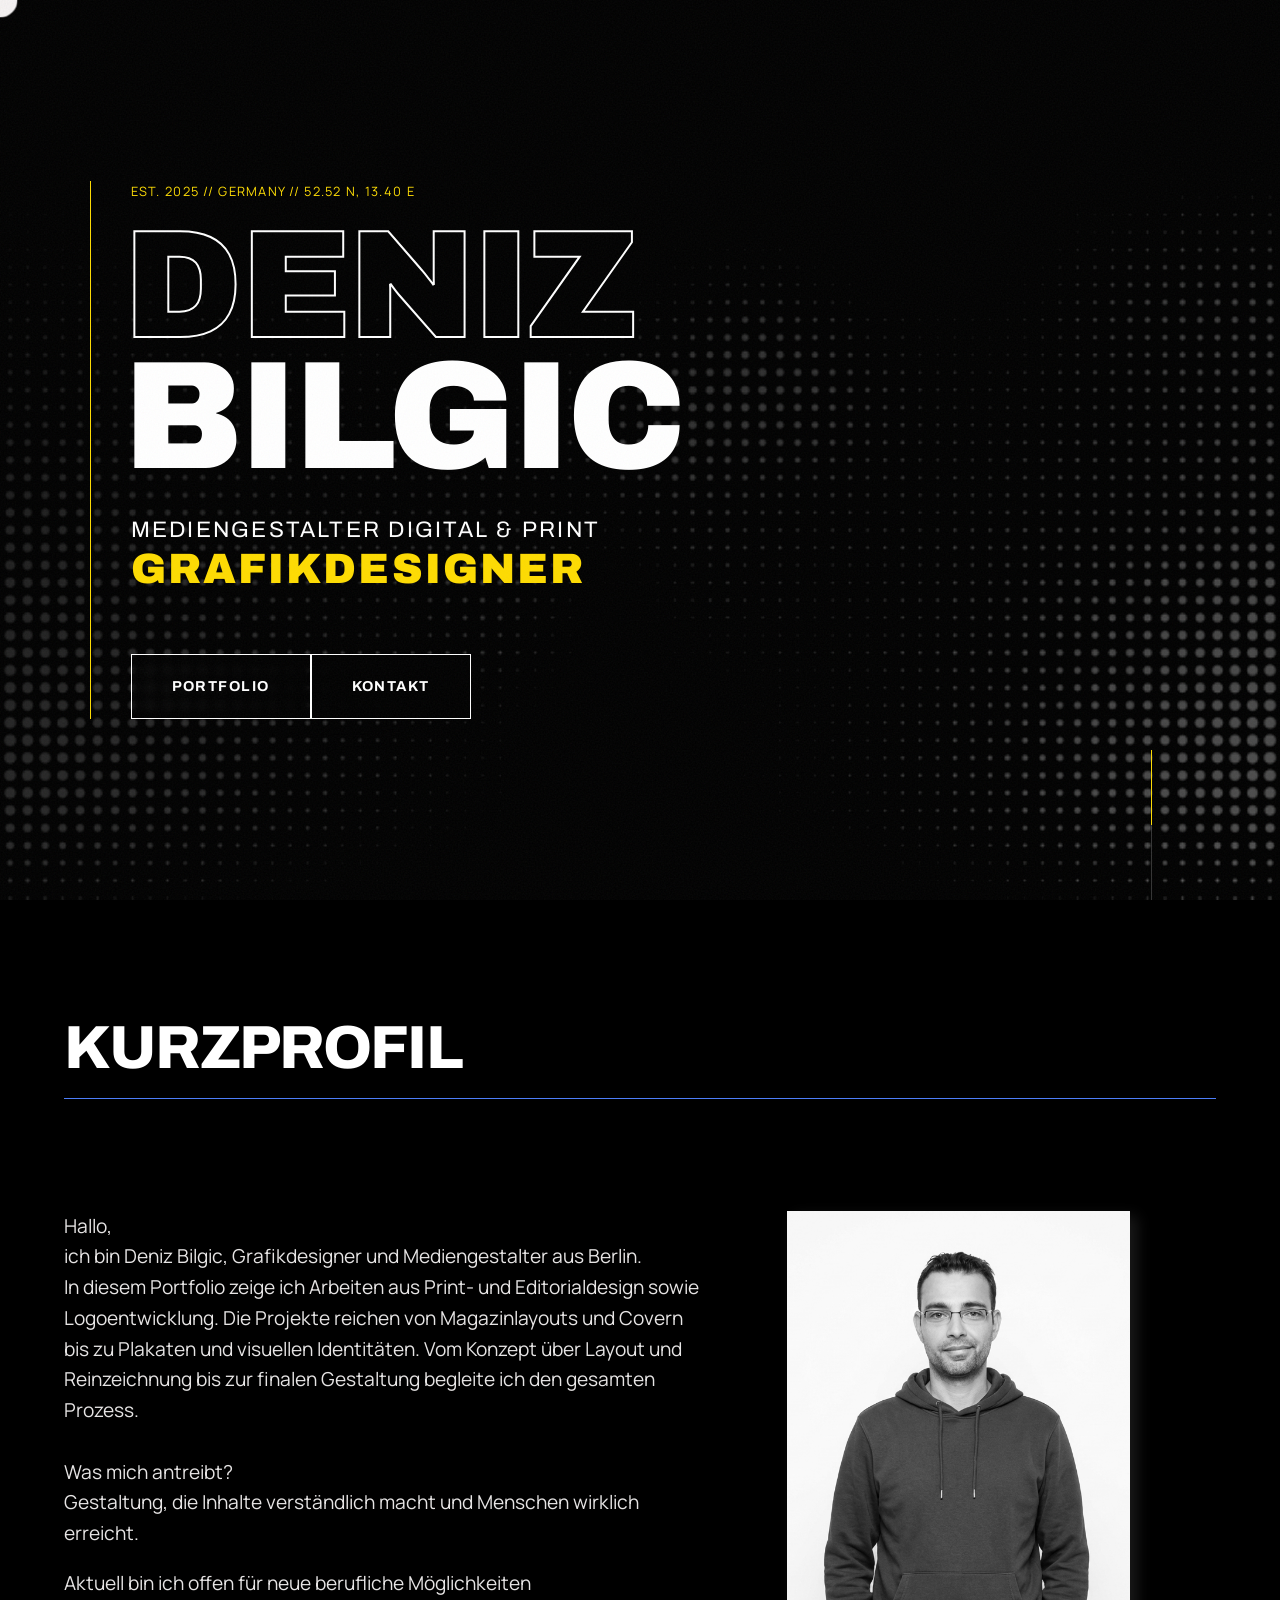
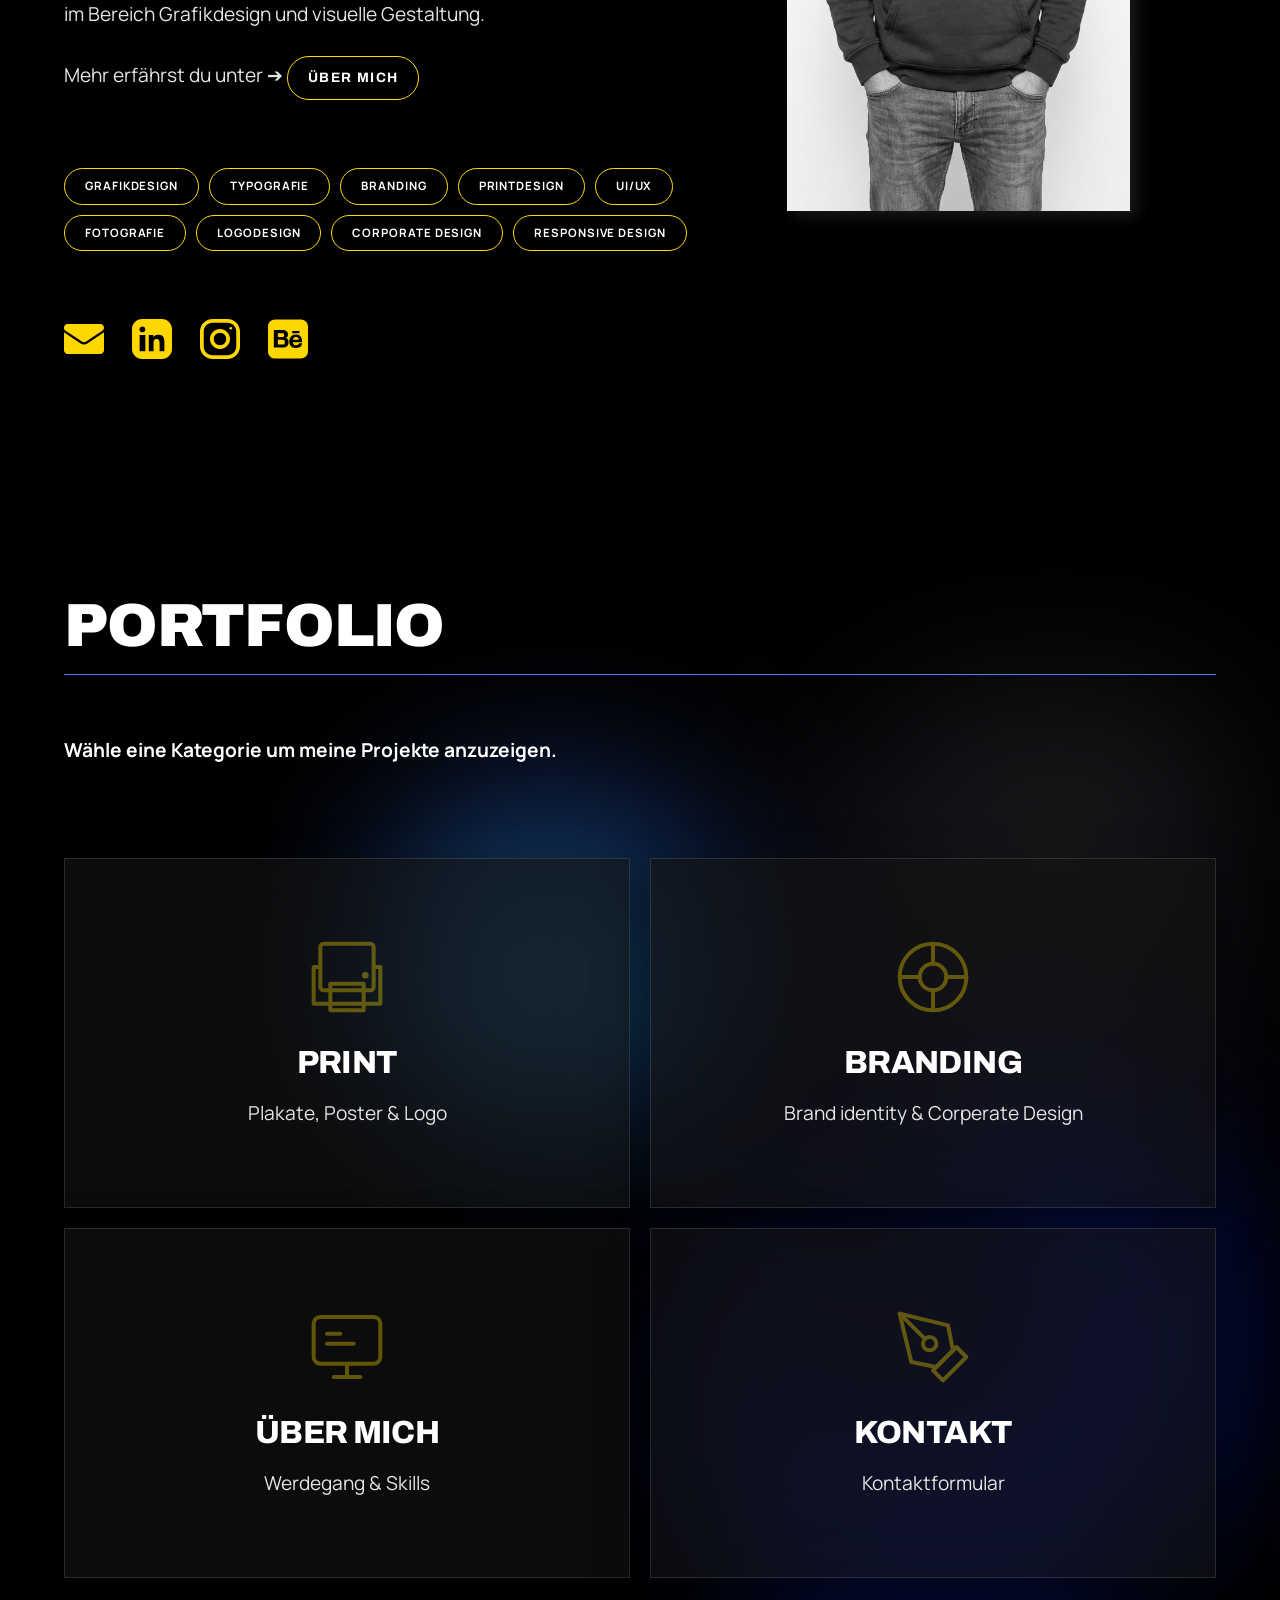
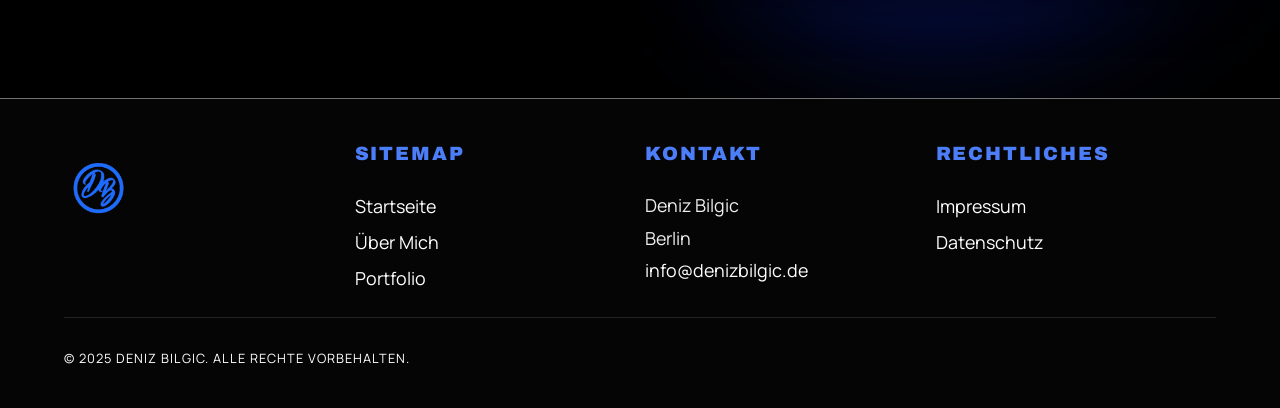
==== index.html @ e30f47d3 "text" ====
<!DOCTYPE html>
<html lang="de">
<head>
    <meta charset="UTF-8">
    <meta name="viewport" content="width=device-width, initial-scale=1.0">
   <meta name="theme-color" content="#0a0a0f" media="(prefers-color-scheme: dark)">
<meta name="theme-color" content="#f5f5f0" media="(prefers-color-scheme: light)">
    <title>Deniz.Bilgic</title>
    <meta name="description" content="Portfolio von Deniz Bilgic – Mediengestalter Digital & Print. Grafikdesign, Branding, Illustration & Visuelle Kommunikation aus Berlin.">
<link rel="icon" type="image/png" href="/favicon/favicon-96x96.png" sizes="96x96">
<link rel="icon" type="image/svg+xml" href="/favicon/favicon.svg">
<link rel="shortcut icon" href="/favicon/favicon.ico">
<link rel="apple-touch-icon" sizes="180x180" href="/favicon/apple-touch-icon.png">
<meta name="apple-mobile-web-app-title" content="Deniz Bilgic">
<link rel="manifest" href="/favicon/site.webmanifest">

    <link rel="stylesheet" href="/css/shared.css">
    
    <link rel="stylesheet" href="/css/style.css">
</head>
<body data-theme="dark"><script>var t=localStorage.getItem("theme");if(t)document.body.setAttribute("data-theme",t);</script>

    <!-- Noise Overlay -->
    <div class="noise" aria-hidden="true"></div>

    <!-- Custom Cursor -->
    <div class="cursor" aria-hidden="true"></div>

    <!-- Back to Top -->
    <a href="#hero" class="back-to-top hover-target" aria-label="Nach oben scrollen">&#8593;</a>

    <!-- Hero -->
    <header id="hero">
        <div class="hero-bg" aria-hidden="true"></div>
        <div class="hero-overlay" aria-hidden="true"></div>

        <div class="hero-content">
            <span class="hero-meta reveal active">EST. 2025 // GERMANY // 52.52 N, 13.40 E</span>

            <h1 class="hero-title hero-font">
                <span class="outline reveal active delay-1">DENIZ</span>
                <span class="solid reveal active delay-2">BILGIC</span>
            </h1>
            <p class="hero-role reveal active delay-3" style="margin-bottom: 0;">Mediengestalter digital &amp; Print</p>
<p class="hero-role hero-role--large reveal active delay-3">GRAFIKDESIGNER</p> <div class="cta-container reveal active delay-3">
                <a href="#portfolio" class="btn hover-target">Portfolio</a>
                <a href="contact.html" class="btn hover-target">Kontakt</a>
            </div>
        </div>

        <div class="scroll-line" aria-hidden="true"></div>
    </header>

    <!-- Hauptnavigation -->
    <nav id="navbar" role="navigation" aria-label="Hauptnavigation">
        <a href="#hero" class="logo hover-target" aria-label="Startseite – Deniz Bilgic">
            <img src="/assets/images/logo/db_logo_blau.webp" alt="Deniz Bilgic Logo" class="logo-img logo-img--default" loading="lazy"><img src="/assets/images/logo/db_logo_gelb.webp" alt="" class="logo-img logo-img--hover" loading="lazy" aria-hidden="true">
        </a>

        <ul class="nav-links" id="navLinks" role="menubar">
            <li role="none"><a href="#hero" class="hover-target" role="menuitem">Home</a></li>
            <li role="none"><a href="about.html" class="hover-target" role="menuitem">Über Mich</a></li>
            <li role="none"><a href="#portfolio" class="hover-target" role="menuitem">Portfolio</a></li>
            <li role="none">
                <button class="theme-switch hover-target" id="themeBtn" aria-label="Theme wechseln">
                    Dark / Light
                </button>
            </li>
        </ul>

        <button class="hamburger hover-target" id="hamburger" aria-label="Menü öffnen" aria-expanded="false" aria-controls="navLinks">
            <span class="bar"></span>
            <span class="bar"></span>
            <span class="bar"></span>
        </button>
    </nav>

    <!-- Main -->
    <main>

        <!-- About -->
        <section id="about" aria-labelledby="about-title">
            <h2 class="about-heading" id="about-title">Kurzprofil</h2>

            <div class="about-grid">

                <div class="about-card glass-card reveal delay-2">
                   <p>
                   Hallo, <br>ich bin Deniz Bilgic, Grafikdesigner und Mediengestalter aus Berlin.<br>
In diesem Portfolio zeige ich Arbeiten aus Print- und Editorialdesign sowie Logoentwicklung.
Die Projekte reichen von Magazinlayouts und Covern bis zu Plakaten und visuellen Identitäten. Vom Konzept über Layout und Reinzeichnung bis zur finalen Gestaltung begleite ich den gesamten Prozess.
 <br><br>Was mich antreibt? <br>Gestaltung, die Inhalte verständlich macht und Menschen wirklich erreicht.</p>
 <p>Aktuell bin ich offen für neue berufliche Möglichkeiten im Bereich Grafikdesign und visuelle Gestaltung.</p>

                    <p>Mehr erfährst du unter ➔  <a href="about.html" class="about-cta hover-target" aria-label="Mehr über Deniz Bilgic erfahren">Über mich </a></p>
                   
                    <div class="tags" role="list" aria-label="Fachbereiche">
                        <span class="tag" role="listitem">GRAFIKDESIGN</span>
                        <span class="tag" role="listitem">TYPOGRAFIE</span>
                        <span class="tag" role="listitem">BRANDING</span>
                        <span class="tag" role="listitem">PRINTDESIGN</span>
                        <span class="tag" role="listitem">UI/UX</span>
                        <span class="tag" role="listitem">FOTOGRAFIE</span>
                        <span class="tag" role="listitem">LOGODESIGN</span>
                        <span class="tag" role="listitem">CORPORATE DESIGN</span>
                        <span class="tag" role="listitem">RESPONSIVE DESIGN</span>
                    </div>

                    <div class="socials" aria-label="Social Media Links">
                        <a href="mailto:info@denizbilgic.de" class="hover-target social-link" aria-label="E-Mail an Deniz Bilgic senden" target="_blank" rel="noopener noreferrer" data-tooltip="E-Mail">
                            <img src="/assets/icons/Icons Blau/email_blau.svg" alt="" class="social-icon-img social-icon-img--light" aria-hidden="true" width="40" height="40" loading="lazy">
                            <img src="/assets/icons/Icons Gelb/email_gelb.svg" alt="" class="social-icon-img social-icon-img--dark" aria-hidden="true" width="40" height="40" loading="lazy">
                        </a>

                        <a href="https://de.linkedin.com/in/deniz-bilgic-b562ab386" class="hover-target social-link" aria-label="LinkedIn Profil von Deniz Bilgic öffnen" target="_blank" rel="noopener noreferrer" data-tooltip="LinkedIn">
                            <img src="/assets/icons/Icons Blau/linkedin_blau.svg" alt="" class="social-icon-img social-icon-img--light" aria-hidden="true" width="40" height="40" loading="lazy">
                            <img src="/assets/icons/Icons Gelb/linkedin_gelb.svg" alt="" class="social-icon-img social-icon-img--dark" aria-hidden="true" width="40" height="40" loading="lazy">
                        </a>

                        <a href="https://www.instagram.com/den.bil.art" class="hover-target social-link" aria-label="Instagram Profil von Deniz Bilgic öffnen" target="_blank" rel="noopener noreferrer" data-tooltip="Instagram">
                            <img src="/assets/icons/Icons Blau/instagram_blau.svg" alt="" class="social-icon-img social-icon-img--light" aria-hidden="true" width="40" height="40" loading="lazy">
                            <img src="/assets/icons/Icons Gelb/instagram_gelb.svg" alt="" class="social-icon-img social-icon-img--dark" aria-hidden="true" width="40" height="40" loading="lazy">
                        </a>

                        <a href="https://www.behance.net/denizbilgic1" class="hover-target social-link" aria-label="Behance Profil von Deniz Bilgic öffnen" target="_blank" rel="noopener noreferrer" data-tooltip="Behance">
                            <img src="/assets/icons/Icons Blau/behance_blau.svg" alt="" class="social-icon-img social-icon-img--light" aria-hidden="true" width="40" height="40" loading="lazy">
                            <img src="/assets/icons/Icons Gelb/behance_gelb.svg" alt="" class="social-icon-img social-icon-img--dark" aria-hidden="true" width="40" height="40" loading="lazy">
                        </a>
                    </div>
                </div>

                <div class="about-img reveal delay-1">
                    <img src="/assets/images/deniz-casual.png" alt="Deniz Bilgic Portrait" loading="lazy">
                </div>

            </div>
        </section>

        <!-- Portfolio -->
        <section id="portfolio" aria-labelledby="portfolio-title">
            <div class="portfolio-blobs" aria-hidden="true">
                <div class="blob blob--1"></div>
                <div class="blob blob--2"></div>
                <div class="blob blob--3"></div>
            </div>
            <div class="section-header reveal">
                <h2 class="section-title" id="portfolio-title">Portfolio</h2>
                
            </div>

            <p class="portfolio-intro reveal">
                Wähle eine Kategorie um meine Projekte anzuzeigen.<br><br><br><br>
            </p>

            <div class="portfolio-grid">

                <a href="print.html" class="glass-card portfolio-card reveal hover-target delay-1" aria-label="Portfolio: Print – Plakate, Poster und Logo">
                    <figure class="portfolio-icon" aria-hidden="true">
                        <svg xmlns="http://www.w3.org/2000/svg" width="80" height="80" viewBox="0 0 24 24" fill="none" stroke="currentColor" stroke-width="1.2" stroke-linecap="round" stroke-linejoin="round" class="portfolio-icon-svg portfolio-icon-svg--print" focusable="false">
                            <rect x="4" y="2" width="16" height="14" rx="1"/>
                            <polyline points="4 9 2 9 2 20 22 20 22 9 20 9"/>
                            <rect x="7" y="14" width="10" height="8"/>
                            <circle cx="17.5" cy="11.5" r="1" fill="currentColor" stroke="none"/>
                        </svg>
                    </figure>
                    <div class="portfolio-card-content">
                        <h3 class="portfolio-title">Print</h3>
                        <p class="portfolio-desc">Plakate, Poster &amp; Logo</p>
                    </div>
                </a>

                <a href="brand.html" class="glass-card portfolio-card reveal hover-target delay-2" aria-label="Portfolio: Branding – Brand identity und Rebranding">
                    <figure class="portfolio-icon" aria-hidden="true">
                        <svg xmlns="http://www.w3.org/2000/svg" width="80" height="80" viewBox="0 0 24 24" fill="none" stroke="currentColor" stroke-width="1.2" stroke-linecap="round" stroke-linejoin="round" class="portfolio-icon-svg portfolio-icon-svg--branding" focusable="false">
                            <circle cx="12" cy="12" r="10"/>
                            <circle cx="12" cy="12" r="4"/>
                            <line x1="12" y1="2" x2="12" y2="8"/>
                            <line x1="12" y1="16" x2="12" y2="22"/>
                            <line x1="2" y1="12" x2="8" y2="12"/>
                            <line x1="16" y1="12" x2="22" y2="12"/>
                        </svg>
                    </figure>
                    <div class="portfolio-card-content">
                        <h3 class="portfolio-title">Branding</h3>
                        <p class="portfolio-desc">Brand identity &amp; Corperate Design</p>
                    </div>
                </a>

                <a href="about.html" class="glass-card portfolio-card reveal hover-target delay-3" aria-label="Werdegang und skills von Deniz Bilgic">
                    <figure class="portfolio-icon" aria-hidden="true">
                        <svg xmlns="http://www.w3.org/2000/svg" width="80" height="80" viewBox="0 0 24 24" fill="none" stroke="currentColor" stroke-width="1.2" stroke-linecap="round" stroke-linejoin="round" class="portfolio-icon-svg portfolio-icon-svg--corporate" focusable="false">
                            <rect x="2" y="3" width="20" height="14" rx="2"/>
                            <line x1="8" y1="21" x2="16" y2="21"/>
                            <line x1="12" y1="17" x2="12" y2="21"/>
                            <line x1="6" y1="8" x2="10" y2="8"/>
                            <line x1="6" y1="11" x2="14" y2="11"/>
                        </svg>
                    </figure>
                    <div class="portfolio-card-content">
                        <h3 class="portfolio-title">Über mich</h3>
                        <p class="portfolio-desc">Werdegang &amp; Skills</p>
                    </div>
                </a>

                <a href="contact.html" class="glass-card portfolio-card reveal hover-target delay-4" aria-label="Portfolio: Illustrationen – Digital Art und Vektor Design">
                    <figure class="portfolio-icon" aria-hidden="true">
                        <svg xmlns="http://www.w3.org/2000/svg" width="80" height="80" viewBox="0 0 24 24" fill="none" stroke="currentColor" stroke-width="1.2" stroke-linecap="round" stroke-linejoin="round" class="portfolio-icon-svg portfolio-icon-svg--illustration" focusable="false">
                            <path d="M12 19l7-7 3 3-7 7-3-3z"/>
                            <path d="M18 13l-1.5-7.5L2 2l3.5 14.5L13 18l5-5z"/>
                            <path d="M2 2l7.586 7.586"/>
                            <circle cx="11" cy="11" r="2"/>
                        </svg>
                    </figure>
                    <div class="portfolio-card-content">
                        <h3 class="portfolio-title">Kontakt</h3>
                        <p class="portfolio-desc">Kontaktformular</p>
                    </div>
                </a>

            </div>
        </section>

    </main>

    <!-- Footer -->
    <footer id="footer" role="contentinfo">
        <div class="footer-grid">
            <div class="footer-brand">
                <figure class="footer-logo">
                    <img src="/assets/images/logo/db_logo_blau.webp" alt="Deniz Bilgic Logo" class="footer-logo-img footer-logo-img--default" loading="lazy">
                    <img src="/assets/images/logo/db_logo_gelb.webp" alt="" class="footer-logo-img footer-logo-img--hover" loading="lazy" aria-hidden="true">
                </figure>
              
            </div>

            <div class="footer-col">
                <h4>Sitemap</h4>
                <ul>
                    <li><a href="index.html#hero" class="hover-target">Startseite</a></li>
                    <li><a href="about.html" class="hover-target">Über Mich</a></li>
                    <li><a href="index.html#portfolio" class="hover-target">Portfolio</a></li>
                </ul>
            </div>

            <div class="footer-col">
                <h4>Kontakt</h4>
                <p>Deniz Bilgic<br>
                    Berlin<br>
                    <a href="mailto:info@denizbilgic.de" class="hover-target" style="color: white;">info@denizbilgic.de</a>
                </p>
            </div>

            <div class="footer-col">
                <h4>Rechtliches</h4>
                <ul>
                    <li><a href="impressum.html" class="hover-target">Impressum</a></li>
                    <li><a href="datenschutz.html" class="hover-target">Datenschutz</a></li>
                    
                </ul>
            </div>
        </div>

        <div class="footer-bottom">
            <span>&copy; 2025 Deniz Bilgic. Alle Rechte vorbehalten.</span>
        </div>
    </footer>

    
 <script src="/js/script.js"></script>
    <script src="/js/shared.js"></script>

</body>
</html>
---- css/shared.css ----
/* Fonts */
/* Fonts */
@font-face {
    font-family: 'Archivo Black';
    src: url('/fonts/archivo-black-v23-latin-regular.woff2') format('woff2');
    font-weight: 400;
    font-style: normal;
    font-display: swap;
}

@font-face {
    font-family: 'Manrope';
    src: url('/fonts/manrope-v20-latin-regular.woff2') format('woff2');
    font-weight: 400;
    font-style: normal;
    font-display: swap;
}

@font-face {
    font-family: 'Manrope';
    src: url('/fonts/manrope-v20-latin-500.woff2') format('woff2');
    font-weight: 500;
    font-style: normal;
    font-display: swap;
}

@font-face {
    font-family: 'Manrope';
    src: url('/fonts/manrope-v20-latin-600.woff2') format('woff2');
    font-weight: 600;
    font-style: normal;
    font-display: swap;
}

@font-face {
    font-family: 'Manrope';
    src: url('/fonts/manrope-v20-latin-700.woff2') format('woff2');
    font-weight: 700;
    font-style: normal;
    font-display: swap;
}

/* archivo-regular - latin */
@font-face {
  font-display: swap; /* Check https://developer.mozilla.org/en-US/docs/Web/CSS/@font-face/font-display for other options. */
  font-family: 'Archivo';
  font-style: normal;
  font-weight: 400;
  src: url('/fonts/archivo-v25-latin-regular.woff2') format('woff2'); /* Chrome 36+, Opera 23+, Firefox 39+, Safari 12+, iOS 10+ */
}
/* archivo-700 - latin */
@font-face {
  font-display: swap; /* Check https://developer.mozilla.org/en-US/docs/Web/CSS/@font-face/font-display for other options. */
  font-family: 'Archivo';
  font-style: normal;
  font-weight: 700;
  src: url('/fonts/archivo-v25-latin-700.woff2') format('woff2'); /* Chrome 36+, Opera 23+, Firefox 39+, Safari 12+, iOS 10+ */
}
/* archivo-800 - latin */
@font-face {
  font-display: swap; /* Check https://developer.mozilla.org/en-US/docs/Web/CSS/@font-face/font-display for other options. */
  font-family: 'Archivo';
  font-style: normal;
  font-weight: 800;
  src: url('/fonts/archivo-v25-latin-800.woff2') format('woff2'); /* Chrome 36+, Opera 23+, Firefox 39+, Safari 12+, iOS 10+ */
}
/* archivo-900 - latin */
@font-face {
  font-display: swap; /* Check https://developer.mozilla.org/en-US/docs/Web/CSS/@font-face/font-display for other options. */
  font-family: 'Archivo';
  font-style: normal;
  font-weight: 900;
  src: url('/fonts/archivo-v25-latin-900.woff2') format('woff2'); /* Chrome 36+, Opera 23+, Firefox 39+, Safari 12+, iOS 10+ */
}


/* CSS Variables & Themes */
:root {
    --bg-color:       #ffffff;
    --bg-color2:     rgb(255, 255, 255);
    --text-color:     #0a0a0a;
    --text-color2:    #1e6bff;
    --text-color3:    #1f1f1f;
    --text-color4:    #353535;
    --text-color5:    #1e6bff;
    --sub-text:       #0e0e0e;
    --accent-color:   #1e6bff;
    --accent-color2:  #fedc00;
    --accent-color3:  #1e6bff;
    --accent-color4:  #fedc00;
    --accent-color5:  #031d90;
    --accent-color6:  #1ef0ff;
    --accent-color7:  #1e6bff;
    --accent-color8:  #1e6bff;
    --accent-color9:  #6096f9;
    --glass-bg:       rgba(255, 255, 255, 0.65);
    --glass-border:   rgba(0, 0, 0, 0.08);
    --glass-blur:     40px;
    --nav-bg:         rgba(255, 255, 255, 0.9);
    --cursor-color:   #1e6bff;
    --card-shadow:    0 8px 32px rgba(31, 38, 135, 0.1);
    --radius:         2px;
}

[data-theme="dark"] {
    --bg-color:       #090909;
     --bg-color2:     rgb(0, 0, 0);
    --text-color:     #ffffff;
    --text-color2:    #ffffff;
     --text-color3:    #4d7ef9;
      --text-color4:    #fedc00;
      --text-color5: rgb(5, 9, 44);
    --sub-text:       #e6e4e4;
    --accent-color:   #fedc00;
    --accent-color2:  #fedc00;
    --accent-color3:  #fedc00;
     --accent-color4:  #fedc00;
     --accent-color5:  #fedc00;
     --accent-color6:  #fedc00;
     --accent-color7:  #4d7ef9;
     --accent-color8:  #fedc00;
     --accent-color9:  #737373;
    --glass-bg:       rgba(20, 20, 20, 0.6);
    --glass-border:   rgba(255, 255, 255, 0.12);
    --nav-bg:         rgba(10, 10, 10, 0.9);
    --cursor-color:   #fedc00;
    --card-shadow:    0 20px 40px rgba(0, 0, 0, 0.6);
}

/* Reset & Base */
*, *::before, *::after {
    margin: 0;
    padding: 0;
    box-sizing: border-box;
    cursor: none;
}

html {
    scroll-behavior: smooth;
    scrollbar-color:  #1e6bff #ffffff;
    font-size: 16px;
}

::marker {
    color: #1e6bff;
}
::selection {
    background: #1e6bff;
    color: #ffffff;
}

.cta-container {
    cursor: url('/assets/images/icons/cursor.png'), pointer;
}

body {
    background-color: var(--bg-color);
    color: var(--text-color);
    font-family: 'Manrope', sans-serif;
    transition: background-color 0.5s ease, color 0.5s ease;
    overflow-x: hidden;
    line-height: 1.6;
}

img {
    max-width: 100%;
    display: block;
    object-fit: cover;
}

a {
    text-decoration: none;
    color: inherit;
}

p{
    font-size: clamp(1rem, 1.5vw, 1.9rem);
}

ul { list-style: none; }

h1, h2, h3, h4, .hero-font {
    font-family: 'Archivo', sans-serif;
    text-transform: uppercase;
    font-weight: 900;
    letter-spacing: -0.02em;
}



/* Custom Cursor */
.cursor {
    width: 35px;
    height: 35px;
    background-color: rgb(247, 244, 244);
    position: fixed;
    pointer-events: none;
    z-index: 9999;
    transform: translate(-50%, -50%);
    transition: width 0.3s, height 0.3s, background-color 0.3s;
    mix-blend-mode: difference;
    border-radius: 50%;
}

.cursor.hovered {
    width: 70px;
    height: 70px;
    background-color: transparent;
    border: 3px solid var(--cursor-color);
}

/* Noise Texture Overlay */
.noise {
    position: fixed;
    top: 0; left: 0;
    width: 100vw; height: 100vh;
    pointer-events: none;
    z-index: 9000;
    opacity: 0.05;
    background: url('[data-uri]');
}

/* Sticky Navigation */
nav#navbar {
    position: fixed;
    top: 0;
    width: 100%;
    padding: 0 5%;
    height: 70px;
    display: flex;
    justify-content: space-between;
    align-items: center;
    background: var(--nav-bg);
    backdrop-filter: blur(100px);
    -webkit-backdrop-filter: blur(100px);
    z-index: 1000;
    transform: translateY(-100%);
    transition: transform 0.4s ease;
    border-bottom: 1px solid var(--glass-border);
}

nav#navbar.visible { transform: translateY(0); }

.logo {
    display: flex;
    align-items: center;
    flex-shrink: 0;
    position: relative;
}

.logo-img {
    height: 88px;
    width: auto;
    object-fit: contain;
    display: block;
}

.logo-img--default {
    transition: opacity 0.35s ease;
}

.logo-img--hover {
    position: absolute;
    top: 0;
    left: 0;
    opacity: 0;
    transition: opacity 0.35s ease;
}

.logo:hover .logo-img--default { opacity: 0; }
.logo:hover .logo-img--hover   { opacity: 1; }

.nav-links {
    display: flex;
    gap: 40px;
    align-items: center;
    
}

.nav-links a {
    font-weight: 700;
    font-family: 'Archivo';
    text-transform: uppercase;
    font-size: 0.9rem;
    opacity: 0.9;
    letter-spacing: 0.1em;
    transition: opacity 0.3s, color 0.3s;
    color: var(--accent-color5);
}

.nav-links a:hover { opacity: 1; color: var(--accent-color3); }

.theme-switch {
    background: var(--bg-color2);
    border: 1px solid var(--text-color);
    padding: 6px 16px;
    font-size: 0.7rem;
    font-weight: 700;
    text-transform: uppercase;
    letter-spacing: 1px;
    color: var(--text-color);
    transition: 0.3s;
    font-family: 'Manrope', sans-serif;
}

.theme-switch:hover {
    background: var(--text-color);
    color: var(--bg-color);
}

/* Hamburger */
.hamburger {
    display: none;
    flex-direction: column;
    gap: 8px;
    background: none;
    border: none;
    padding: 4px;
}

.bar {
    width: 28px;
    height: 2px;
    background: var(--text-color);
    transition: all 0.3s ease;
    display: block;
}

.hamburger.open .bar:nth-child(1) { transform: translateY(10px) rotate(45deg); }
.hamburger.open .bar:nth-child(2) { opacity: 0; }
.hamburger.open .bar:nth-child(3) { transform: translateY(-10px) rotate(-45deg); }

/* Unternavigation */
.nav-grid {
    position: relative;
    z-index: 1;
    display: grid;
    grid-template-columns: repeat(4, 1fr);
    gap: 1rem;
    margin-top: 2rem;
}

.sub-nav-btn {
    display: flex;
    flex-direction: column;
    align-items: center;
    justify-content: center;
    gap: 0.6rem;
    padding: 1.5rem 1rem;
    border: 0.2px solid var(--accent-color9);
    background: var(--glass-bg);
    backdrop-filter: blur(8px);
    -webkit-backdrop-filter: blur(8px);
    text-align: center;
    font-family: 'Archivo', sans-serif;
    font-weight: 700;
    font-size: clamp(1rem, 1.3vw, 1.4rem);
    text-transform: uppercase;
    letter-spacing: 0.1em;
    color: var(--text-color);
    transition: background 0.3s, border-color 0.3s, transform 0.3s;
    position: relative;
    overflow: hidden;
}

.sub-nav-btn::before {
    content: '';
    position: absolute;
    inset: 0;
    background: var(--text-color5);
    transform: scaleX(0);
    transform-origin: left;
    transition: transform 0.35s cubic-bezier(0.2, 1, 0.2, 1);
    opacity: 0.3;
    
}

.sub-nav-btn:hover::before { transform: scaleX(1); }
.sub-nav-btn:hover { border-color: var(--text-color);border: 1px solid var(--accent-color);}

.sub-nav-btn svg {
    width: 24px;
    height: 24px;
    fill: var(--accent-color);
    flex-shrink: 0;
}



/* Glass Card */
.glass-card {
    background: var(--glass-bg);
    backdrop-filter: blur(var(--glass-blur));
    -webkit-backdrop-filter: blur(var(--glass-blur));
    border: 1px solid var(--glass-border);
    border-radius: 0;
    box-shadow: var(--card-shadow);
    transition: transform 0.4s cubic-bezier(0.2, 1, 0.2, 1), border-color 0.3s;
}

.glass-card:hover { border-color: var(--text-color); }

/* Footer */
footer {
    background: #050505;
    color: #fff;
    padding: 40px 5% 40px;
    border-top: 0.5px solid var(--accent-color9);
}

.footer-grid {
    display: grid;
    grid-template-columns: repeat(4, 1fr);
    gap: 10px;
    margin-bottom: 20px;
}

.footer-brand {
    display: flex;
    flex-direction: column;
    gap: 12px;
}

.footer-brand p {
    color: #fffffd;
    max-width: 280px;
    line-height: 1.8;
}

.footer-logo { margin: 0; position: relative; display: inline-block; }

.footer-logo img,
.footer-logo-img {
    height: 98px;
    width: auto;
    object-fit: contain;
    display: block;
}

.footer-logo-img--default {
    transition: opacity 0.35s ease;
}

.footer-logo-img--hover {
    position: absolute;
    top: 0;
    left: 0;
    opacity: 0;
    transition: opacity 0.35s ease;
}

.footer-logo:hover .footer-logo-img--default { opacity: 0; }
.footer-logo:hover .footer-logo-img--hover   { opacity: 1; }

.footer-col h4 {
    margin-bottom: 20px;
    color: var(--accent-color7);
    font-size: clamp(1rem, 1.5vw, 1.8rem);
    letter-spacing: 0.1em;
    text-transform: uppercase;
    
}

.footer-col ul { line-height: 2; }
.footer-col a { color: white; transition: color 0.3s; font-size: clamp(1rem, 1.4vw, 1.7rem); }
.footer-col a:hover { color: var(--accent-color2); }
.footer-col p { color: #f0eeee; line-height: 1.8; font-size: clamp(1rem, 1.4vw, 1.7rem); }

.footer-bottom {
    border-top: 1px solid #222;
    padding-top: 30px;
    display: flex;
    justify-content: space-between;
    font-size: 0.8rem;
    color: var(--text-color);
    text-transform: uppercase;
    letter-spacing: 1px;
    flex-wrap: wrap;
    gap: 10px;
}

/* Back to Top */
.back-to-top {
    position: fixed;
    bottom: 40px; right: 40px;
    width: 56px; height: 56px;
    background: var(--accent-color);
    color: rgb(252, 251, 251);
    display: flex;
    justify-content: center;
    align-items: center;
    font-size: 1.2rem;
    opacity: 0;
    pointer-events: none;
    transition: 0.3s;
    z-index: 900;
}

[data-theme="dark"] .back-to-top { color: #000; }

.back-to-top:hover {
    background: var(--accent-color2);
    border-color: var(--accent-color2);
    color: #010101;
}

[data-theme="dark"] .back-to-top:hover {
    color: #fefdfd;
    background-color: #0d2ae6;
}

.back-to-top.visible {
    opacity: 1;
    pointer-events: all;
}

/* Scroll Reveal */
.reveal {
    opacity: 0;
    transform: translateY(60px);
    transition: all 1s cubic-bezier(0.2, 1, 0.2, 1);
}

.reveal.active {
    opacity: 1;
    transform: translateY(0);
}

.delay-1 { transition-delay: 0.1s; }
.delay-2 { transition-delay: 0.2s; }
.delay-3 { transition-delay: 0.3s; }
.delay-4 { transition-delay: 0.4s; }

/* Animations */
@keyframes kenBurns {
    0%   { transform: scale(1); }
    100% { transform: scale(1.15); }
}

@keyframes ticker {
    0%   { transform: translate3d(0, 0, 0); }
    100% { transform: translate3d(-50%, 0, 0); }
}

@keyframes dropDown {
    0%   { top: -100%; }
    100% { top: 100%; }
}

/* Responsive Navigation */
@media (max-width: 768px) {
    .hamburger { display: flex; }

    .nav-links {
        position: absolute;
        top: 100%; left: 0;
        width: 100%;
        flex-direction: column;
        background: var(--nav-bg);
        backdrop-filter: blur(20px);
        -webkit-backdrop-filter: blur(20px);
        padding: 40px;
        text-align: center;
        gap: 24px;
        border-bottom: 1px solid var(--glass-border);
        transform: translateX(100%);
        transition: transform 0.35s cubic-bezier(0.2, 1, 0.2, 1);
        height: 100vh;
    }

    .nav-links.active { transform: translateX(0); }

    .cursor { display: none; }
    * { cursor: auto; }

    .back-to-top { width: 46px; height: 46px; bottom: 20px; right: 20px; }

    .footer-grid { grid-template-columns: repeat(2, 1fr); gap: 30px; }
}

@media (max-width: 400px) {
    .footer-grid { grid-template-columns: 1fr; gap: 30px; }
}
---- css/style.css ----
/* Hero */
#hero {
    height: 100svh;
    width: 100%;
    position: relative;
    display: flex;
    align-items: center;
    padding: 0 10% 0 7%;
    overflow: hidden;
    background: #000;
}

.hero-bg {
    position: absolute;
    top: 0; left: 0;
    width: 100%; height: 100%;
    opacity: 0.6;
    z-index: 0;
    background-image: url('/assets/images/vecteezy_monochrome-halftone-dot-gradient-abstract-background-on_77545466.jpg');
    background-size: cover;
    background-position: center;
    filter: contrast(120%);
    animation: kenBurns 20s infinite alternate ease-in-out;
}

[data-theme="dark"] .hero-bg {
    background-image: url('/assets/images/hero-bg-dark.png');
}

.hero-overlay {
    position: absolute;
    top: 0; left: 0;
    width: 100%; height: 100%;
    background: linear-gradient(135deg, rgba(0,0,0,0.9) 0%, rgba(0,0,0,0.4) 100%);
    z-index: 1;
}

.hero-content {
    z-index: 2;
    color: #fff;
    position: relative;
    border-left: 1px solid var(--accent-color3);
    padding-left: 40px;
    max-width: 780px;
    width: 100%;
}

.hero-meta {
    font-family: 'Manrope', monospace;
    font-size: 0.8rem;
    letter-spacing: 0.1em;
    color: var(--accent-color);
    margin-bottom: 20px;
    display: block;
    text-transform: uppercase;
}

.hero-title {
    font-size: clamp(4rem, 12vw, 10rem);
    line-height: 0.85;
    margin-bottom: 10px;
    margin-left: -0.05em;
}

.hero-title .outline {
    color: transparent;
    -webkit-text-stroke: 2px #fff;
    display: block;
}

.hero-title .solid {
    color: #fff;
    display: block;
}

h1:hover .outline {
    color: transparent;
    -webkit-text-stroke-width: 2px;
    -webkit-text-stroke-color: #fff;
    text-shadow: none;
}

h1:hover .solid {
    -webkit-text-stroke-width: 1px;
    -webkit-text-stroke-color: white;
    color: rgb(46, 46, 46);
    display: block;
    text-shadow:
         3px 3px 0 #b1c1df,
       -1px -1px 0 #b1c1df,
        1px -1px 0 #b1c1df,
        -1px 1px 0 #b1c1df,
         1px 1px 0 #b1c1df;
}

[data-theme="dark"] h1:hover .outline {
    color: transparent;
    -webkit-text-stroke-width: 2px;
    -webkit-text-stroke-color: #fff;
    text-shadow: none;
}

[data-theme="dark"] h1:hover .solid {
    -webkit-text-stroke-width: 3px;
    -webkit-text-stroke-color: rgb(49, 63, 250);
    color: black;
    text-shadow:
         3px 3px 0 #114ff9,
       -1px -1px 0 #114ff9,
        1px -1px 0 #114ff9,
        -1px 1px 0 #114ff9,
         1px 1px 0 #114ff9;
}

.hero-role {
    font-family: 'Archivo', sans-serif;
    font-weight: 300;
    font-size: clamp(0.9rem, 2vw, 1.4rem);
    letter-spacing: 0.1em;
    text-transform: uppercase;
    margin-top: 30px;
    overflow-wrap: break-word;
    word-break: break-word;
}

.hero-role--large {
    font-size: clamp(1.6rem, 6vw, 2.65rem);
    color: var(--accent-color);
    font-weight: 900;
    margin-top: -12px;
    letter-spacing: 0.05em;
}

.cta-container {
    margin-top: 50px;
    display: flex;
    gap: 0px;
}

.btn {
    padding: 20px 40px;
    border: 1px solid #fff;
    font-family: 'Archivo', sans-serif;
    font-weight: 700;
    text-transform: uppercase;
    font-size: 0.9rem;
    letter-spacing: 0.1em;
    background: rgba(0,0,0,0.3);
    color: #fff;
    transition: all 0.3s ease;
    position: relative;
    overflow: hidden;
    backdrop-filter: blur(5px);
    display: inline-block;
}

.btn::after {
    content: '';
    position: absolute;
    bottom: 0; left: 0;
    width: 100%; height: 0%;
    background: var(--accent-color);
    z-index: -1;
    transition: height 0.3s cubic-bezier(0.7, 0, 0.3, 1);
}

.btn:hover::after { height: 100%; }
.btn:hover { border-color: var(--bg-color); color: #040404; }

.scroll-line {
    position: absolute;
    bottom: 0; right: 10%;
    width: 1px; height: 150px;
    background: rgba(255,255,255,0.2);
    z-index: 2;
    overflow: hidden;
}

.scroll-line::after {
    content: '';
    position: absolute;
    top: 0; left: 0;
    width: 100%; height: 50%;
    background: var(--accent-color);
    animation: dropDown 2s infinite;
}

/* Sections Base */
section { padding: 120px 5%; }

.section-header {
    margin-bottom: 60px;
    display: flex;
    justify-content: space-between;
    align-items: flex-end;
    border-bottom: 1px solid var(--text-color3);
    padding-bottom: 20px;
}

.section-title { font-size: clamp(2.4rem, 5vw, 3.8rem); line-height: 0.9; color: var(--text-color2); }
.section-title:hover { color: var(--text-color4); }
.section-count { font-family: 'Manrope', monospace; color: var(--accent-color); font-size: 1rem; }
.section-header:hover { border-bottom: 1px solid var(--text-color); }

/* About Section */
#about {
    background: var(--bg-color2);
}

.about-heading {
    font-family: 'Archivo', sans-serif;
    font-weight: 800;
    font-size: clamp(2.4rem, 5vw, 3.8rem);
    border-bottom: 1px solid var(--text-color3);
    padding-bottom: 20px;
    text-transform: uppercase;
    letter-spacing: -0.03em;
    color: var(--text-color2);
    margin-bottom: 7rem;
    line-height: 0.95;
}

.about-heading:hover {
    color: var(--text-color4);
    border-bottom: 1px solid var(--text-color2);
}

.about-grid {
    display: grid;
    grid-template-columns: 1.5fr 1fr;
    gap: 5rem;
    align-items: flex-start;
}

.about-card {
    padding: 0;
    background: transparent;
    backdrop-filter: none;
    -webkit-backdrop-filter: none;
    box-shadow: none;
    border: none;
    border-radius: 0;
    order: 1;
}

.about-card p {
    line-height: 1.6;
    color: var(--sub-text);
    margin-bottom: 1.2rem;
    text-wrap: balance;
}

.tags {
    display: flex;
    flex-wrap: wrap;
    gap: 10px;
    margin: 68px 0;
}

.tag {
    padding: 8px 20px;
    border: 1.5px solid var(--accent-color3);
    border-radius: 50px;
    font-size: 0.72rem;
    text-transform: uppercase;
    font-weight: 700;
    letter-spacing: 0.08em;
    background: transparent;
    display: inline-block;
}

.tag:hover {
    background: var(--accent-color);
    color: var(--bg-color);
    border-color: transparent;
    transition: all 0.3s ease;
}

.about-cta {
    display: inline-flex;
    align-items: center;
    gap: 14px;
    margin-top: 8px;
    padding: 10px 20px;
    border: 1.5px solid var(--accent-color);
    border-radius: 30px;
    font-family: 'Archivo', sans-serif;
    font-weight: 700;
    font-size: 0.85rem;
    text-transform: uppercase;
    letter-spacing: 0.1em;
    color: var(--text-color);
    background: transparent;
    transition: background 0.3s ease, color 0.3s ease, border-color 0.3s ease;
    position: relative;
    overflow: hidden;
}

.about-cta::after {
    content: '';
    position: absolute;
    bottom: 0; left: 0;
    width: 100%; height: 0%;
    background: var(--accent-color);
    z-index: -1;
    transition: height 0.3s cubic-bezier(0.7, 0, 0.3, 1);
}

.about-cta:hover::after { height: 100%; }
.about-cta:hover { border-color: transparent; color: #040404; }

.socials {
    display: flex;
    flex-direction: row;
    align-items: center;
    gap: 28px;
    margin-top: 32px;
    flex-wrap: wrap;
}

.socials a {
    font-size: 0.95rem;
    font-weight: 600;
    letter-spacing: 0.02em;
    display: flex;
    align-items: center;
    transition: color 0.3s;
    color: var(--text-color);
}

.socials a::before { display: none; }
.socials a:hover { color: var(--accent-color2); }

.social-icon-img {
    display: block;
    width: 40px;
    height: 40px;
    flex-shrink: 0;
    transition: transform 0.3s, opacity 0.3s;
}

.socials a:hover .social-icon-img {
    transform: translateY(-3px);
    opacity: 0.85;
}

[data-theme="light"] .social-icon-img--dark { display: none; }
[data-theme="light"] .social-icon-img--light { display: block; }

[data-theme="dark"] .social-icon-img--light { display: none; }
[data-theme="dark"] .social-icon-img--dark { display: block; }

.social-link {
    position: relative;
}

.social-link::after {
    content: attr(data-tooltip);
    position: absolute;
    top: calc(100% + 10px);
    left: 50%;
    transform: translateX(-50%) translateY(4px);
    padding: 5px 12px;
    border-radius: 8px;
    font-size: 0.72rem;
    font-weight: 600;
    letter-spacing: 0.06em;
    text-transform: uppercase;
    white-space: nowrap;
    pointer-events: none;
    background: rgba(255, 255, 255, 0.08);
    backdrop-filter: blur(12px);
    -webkit-backdrop-filter: blur(12px);
    border: 1px solid rgba(255, 255, 255, 0.15);
    color: var(--text-color);
    box-shadow: 0 4px 16px rgba(0, 0, 0, 0.18);
    opacity: 0;
    transition: opacity 0.22s ease, transform 0.22s ease;
}

.social-link:hover::after {
    opacity: 1;
    transform: translateX(-50%) translateY(0);
}

.about-img {
    width: 80%;
    height: 600px;
    border-radius: 0;
    overflow: hidden;
    filter: grayscale(100%);
    transition: filter 0.5s ease;
    order: 2;
    box-shadow: 7px 5px 14px 0px rgba(101,103,115,0.79);
    -webkit-box-shadow: 7px 5px 14px 0px rgba(101,103,115,0.79);
    -moz-box-shadow: 7px 5px 14px 0px rgba(101,103,115,0.79);
}

[data-theme="dark"] .about-img {
    box-shadow: 7px 5px 14px 0px rgba(6, 22, 106, 0.79);
    -webkit-box-shadow: 7px 5px 14px 0px rgba(10, 32, 121, 0.79);
    -moz-box-shadow: 7px 5px 14px 0px rgba(22, 37, 105, 0.79);
}

.about-img img {
    width: 100%;
    height: 100%;
    object-fit: cover;
    display: block;
    transition: transform 0.6s ease;
}

.about-img:hover { filter: grayscale(0%); border: 1px solid var(--accent-color3); }
.about-img:hover img { transform: scale(1.04); }

[data-theme="dark"] .about-img:hover { border: 2px solid rgb(25, 80, 246); }

/* Portfolio Section */
#portfolio {
    background-color: var(--bg-color);
    position: relative;
    overflow: hidden;
}

[data-theme="dark"] #portfolio {
    background-color: black;
}

.portfolio-blobs {
    position: absolute;
    inset: 0;
    pointer-events: none;
    z-index: 0;
}

.blob {
    position: absolute;
    top: 0;
    left: 0;
    filter: blur(72px);
    opacity: 0.6;
    mix-blend-mode: multiply;
    will-change: transform, border-radius;
}

[data-theme="dark"] .blob {
    mix-blend-mode: screen;
    opacity: 0.45;
}

.blob--1 {
    width: clamp(320px, 42vw, 620px);
    height: clamp(320px, 42vw, 620px);
    background: radial-gradient(circle at 40% 40%, #fff8e1, #1e6bff 60%, transparent);
}

.blob--2 {
    width: clamp(260px, 36vw, 540px);
    height: clamp(260px, 36vw, 540px);
    background: radial-gradient(circle at 60% 30%, #ffffff, #91c5f9 55%, transparent);
}

.blob--3 {
    width: clamp(220px, 30vw, 450px);
    height: clamp(220px, 30vw, 450px);
    background: radial-gradient(circle at 50% 60%, #57cffe, #97b1d8 50%, transparent);
}

[data-theme="dark"] .blob--1 {
    background: radial-gradient(circle at 40% 40%, #0a0a0a, #0d2ae6 60%, transparent);
}

[data-theme="dark"] .blob--2 {
    background: radial-gradient(circle at 60% 30%, #3a3a3a, #1a1a2e 55%, transparent);
}

[data-theme="dark"] .blob--3 {
    background: radial-gradient(circle at 50% 60%, #30dcdc, #2659cf 50%, transparent);
}

#portfolio .section-header,
#portfolio .portfolio-intro,
#portfolio .portfolio-grid {
    position: relative;
    z-index: 1;
}

.portfolio-intro {
    text-align: left;
    max-width: 600px;
    font-weight: 800;
    color: var(--text-color);
    font-size: 1rem;
    font-size: clamp(1rem, 1.5vw, 1.9rem);
}

.portfolio-grid {
    display: grid;
    grid-template-columns: repeat(2, 1fr);
    gap: 20px;
}

.portfolio-card {
    height: 350px;
    display: flex;
    flex-direction: column;
    justify-content: center;
    align-items: center;
    text-align: center;
    padding: 40px;
    position: relative;
    overflow: hidden;
    border-radius: 0;
    transition: transform 0.4s ease, border-color 0.3s;
}

.portfolio-card::before {
    content: '';
    position: absolute;
    top: -60px;
    right: -60px;
    width: 200px;
    height: 200px;
    background: radial-gradient(circle, var(--accent-color) 0%, transparent 70%);
    opacity: 0;
    transform: scale(0.4);
    border-radius: 50%;
    transition: opacity 0.5s ease, transform 0.6s cubic-bezier(0.2, 1, 0.2, 1);
    z-index: 0;
    pointer-events: none;
}

.portfolio-card:hover::before {
    opacity: 0.12;
    transform: scale(2.8);
}

.portfolio-card:hover {
    transform: translateY(-6px);
    border-color: var(--accent-color);
}

.portfolio-card-content {
    position: relative;
    z-index: 1;
    display: flex;
    flex-direction: column;
    align-items: center;
    text-align: center;
}

.portfolio-icon {
    display: flex;
    align-items: center;
    justify-content: center;
    color: var(--accent-color);
    opacity: 0.35;
    margin-bottom: 20px;
    transition: transform 0.45s cubic-bezier(0.2, 1, 0.2, 1),
                opacity 0.4s ease;
    line-height: 1;
    position: relative;
    z-index: 1;
}

.portfolio-icon-svg {
    width: 80px;
    height: 80px;
    display: block;
    flex-shrink: 0;
}

.portfolio-card:hover .portfolio-icon {
    transform: scale(1.4);
    opacity: 1;
}

.portfolio-title {
    font-size: 2rem;
    font-weight: 800;
    text-transform: uppercase;
    letter-spacing: -0.02em;
    margin-bottom: 10px;
    color: var(--text-color);
}

.portfolio-desc {
    color: var(--sub-text);
    font-weight: 400;
}

/* Responsive */
@media (max-width: 900px) {
    .about-grid     { grid-template-columns: 1fr; gap: 2rem; }
    .about-img      { order: 1; height: 380px; }
    .about-card     { order: 2; }
    .portfolio-grid { grid-template-columns: 1fr; }
    .portfolio-card { height: 260px; }
}

@media (max-width: 768px) {
    section             { padding: 70px 5%; }
    #hero               { padding: 0 5%; height: 100svh; }
    .hero-content       { border-left: none; padding-left: 0; text-align: left; }
    .hero-title         { font-size: 15vw; }
    .cta-container      { flex-wrap: nowrap; gap: 0; }
    .btn                { padding: 14px 22px; font-size: 0.8rem; flex: 1; text-align: center; }
    .btn:first-child    { border-right: none; }
    .about-heading      { margin-bottom: 3rem; }
    .about-card p       { font-size: 1rem; line-height: 1.55; }
    .tag                { padding: 6px 12px; font-size: 0.65rem; }
    .tags               { gap: 7px; }
    .about-cta          { width: 100%; justify-content: center; }
    .portfolio-icon     { font-size: 2.2rem; }
    .portfolio-title    { font-size: 1.6rem; }
    .ticker-item        { font-size: 2.5rem; }
}

@media (max-width: 480px) {
    #hero               { padding: 0 5%; height: 100svh; }
    .hero-title         { font-size: 16vw; }
    .hero-role--large   { font-size: clamp(1.4rem, 5vw, 2rem); }
    .btn                { padding: 12px 16px; font-size: 0.78rem; }
    .about-card         { padding: 1.5rem; }
    .about-card p       { font-size: 0.95rem; }
    .about-img          { height: 300px; }
}
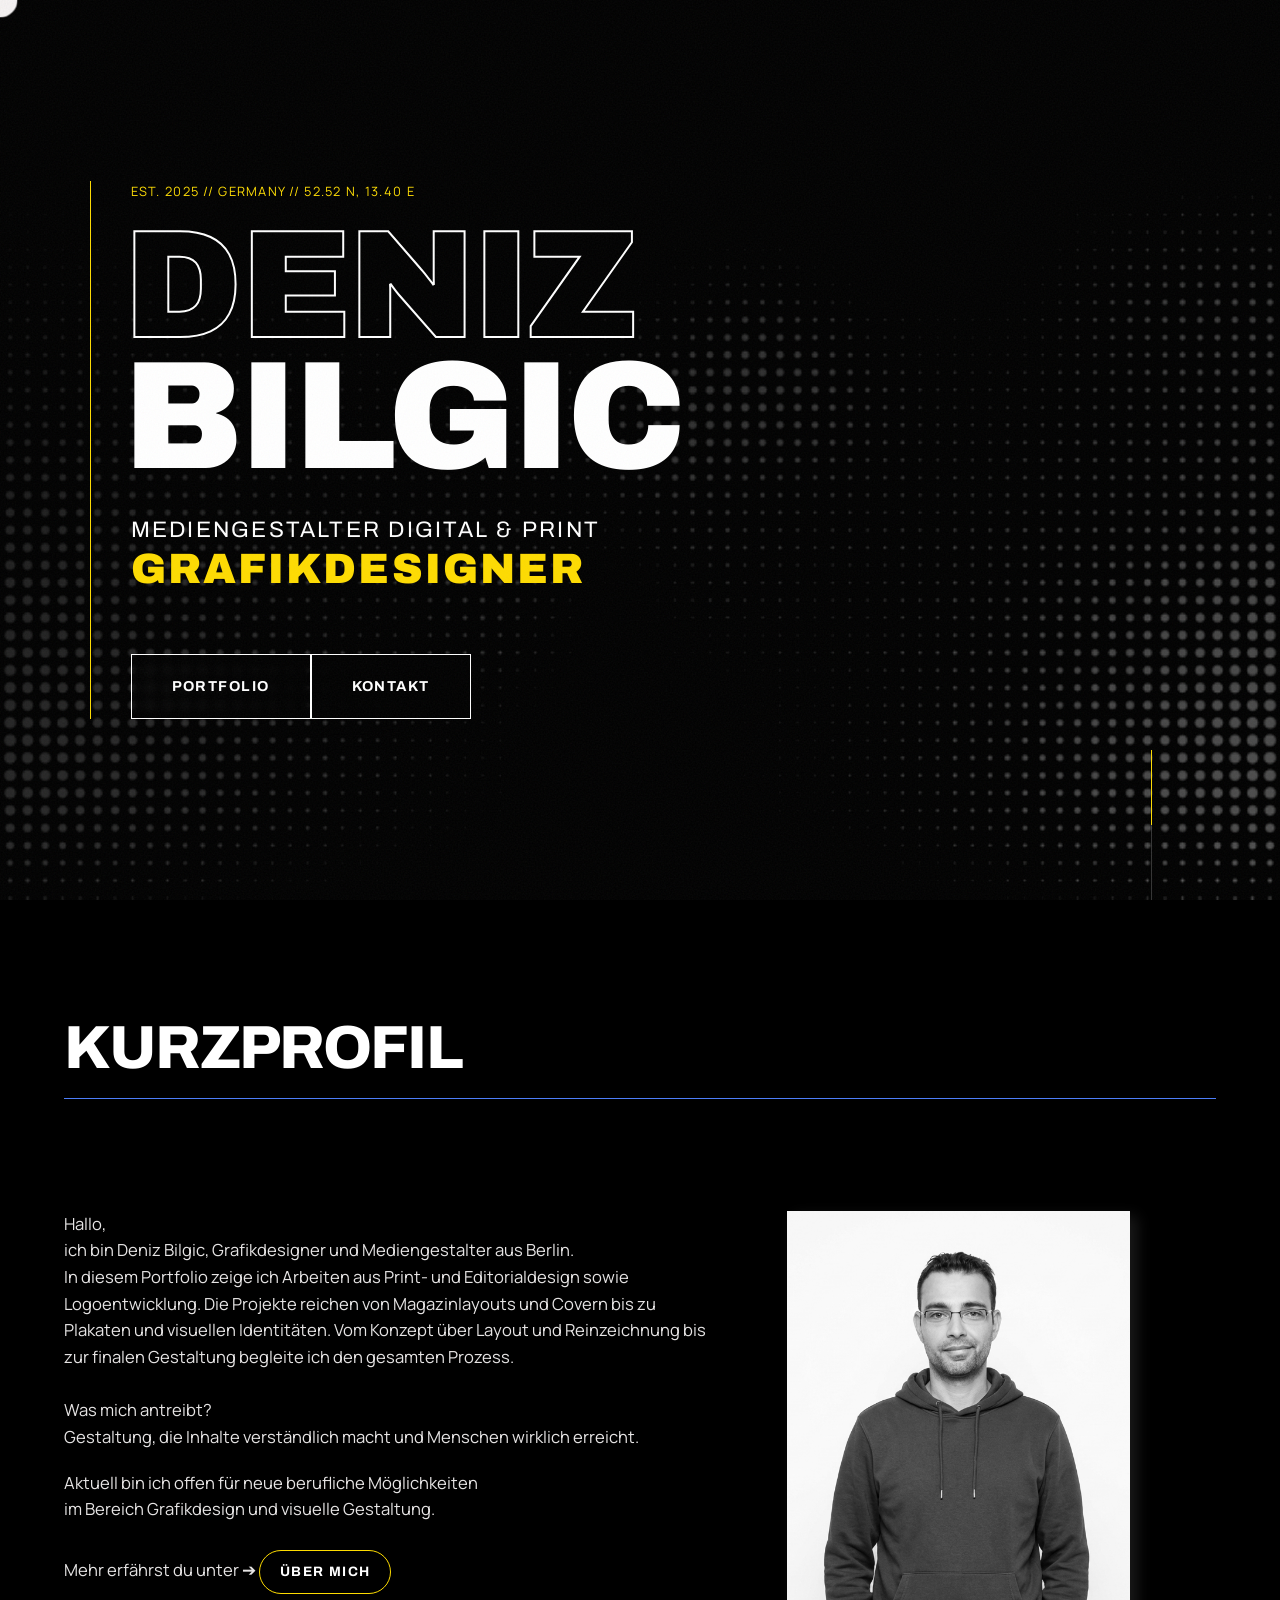
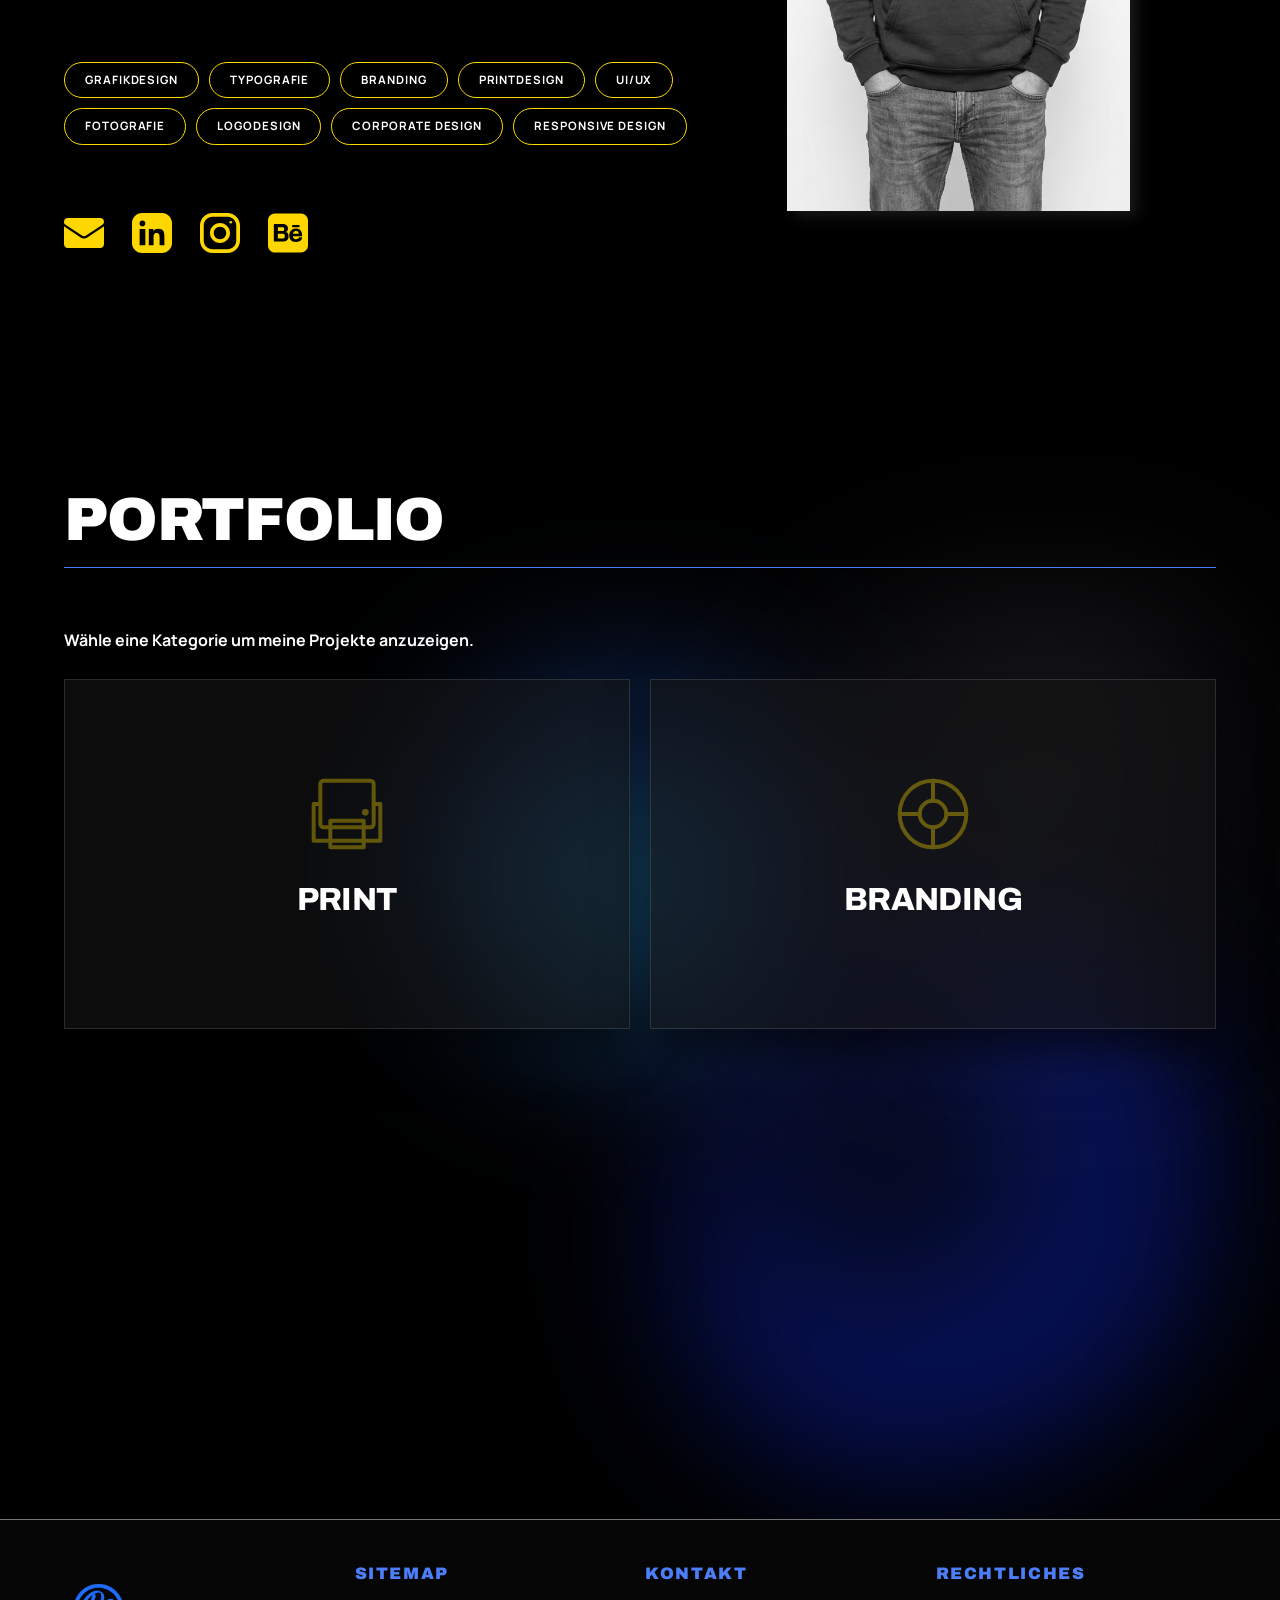
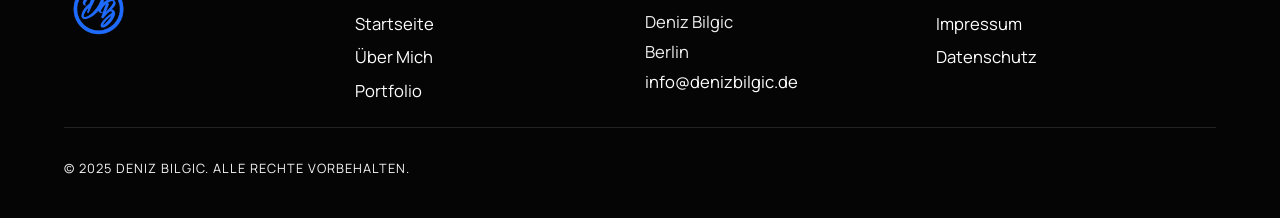
==== commit c82b23c8: "text" ====
--- a/index.html
+++ b/index.html
@@ -149,7 +149,7 @@
             </div>
 
             <p class="portfolio-intro reveal">
-                Wähle eine Kategorie um meine Projekte anzuzeigen.<br><br><br><br>
+                Wähle eine Kategorie um meine Projekte anzuzeigen.<br><br>
             </p>
 
             <div class="portfolio-grid">
@@ -165,7 +165,7 @@
                     </figure>
                     <div class="portfolio-card-content">
                         <h3 class="portfolio-title">Print</h3>
-                        <p class="portfolio-desc">Plakate, Poster &amp; Logo</p>
+                        
                     </div>
                 </a>
 
@@ -182,7 +182,7 @@
                     </figure>
                     <div class="portfolio-card-content">
                         <h3 class="portfolio-title">Branding</h3>
-                        <p class="portfolio-desc">Brand identity &amp; Corperate Design</p>
+                       
                     </div>
                 </a>
 
@@ -198,7 +198,7 @@
                     </figure>
                     <div class="portfolio-card-content">
                         <h3 class="portfolio-title">Über mich</h3>
-                        <p class="portfolio-desc">Werdegang &amp; Skills</p>
+                       
                     </div>
                 </a>
 
@@ -213,7 +213,7 @@
                     </figure>
                     <div class="portfolio-card-content">
                         <h3 class="portfolio-title">Kontakt</h3>
-                        <p class="portfolio-desc">Kontaktformular</p>
+                        
                     </div>
                 </a>
 
--- a/css/shared.css
+++ b/css/shared.css
@@ -174,7 +174,7 @@
 }
 
 p{
-    font-size: clamp(1rem, 1.5vw, 1.9rem);
+    font-size: clamp(1rem, 1.3vw, 1.4rem);
 }
 
 ul { list-style: none; }
@@ -354,7 +354,7 @@
     text-align: center;
     font-family: 'Archivo', sans-serif;
     font-weight: 700;
-    font-size: clamp(1rem, 1.3vw, 1.4rem);
+    font-size: clamp(1rem, 1.1vw, 1.2rem);
     text-transform: uppercase;
     letter-spacing: 0.1em;
     color: var(--text-color);
@@ -455,16 +455,16 @@
 .footer-col h4 {
     margin-bottom: 20px;
     color: var(--accent-color7);
-    font-size: clamp(1rem, 1.5vw, 1.8rem);
+    font-size: clamp(1rem, 1.3vw, 1.4rem);
     letter-spacing: 0.1em;
     text-transform: uppercase;
     
 }
 
 .footer-col ul { line-height: 2; }
-.footer-col a { color: white; transition: color 0.3s; font-size: clamp(1rem, 1.4vw, 1.7rem); }
+.footer-col a { color: white; transition: color 0.3s; font-size: clamp(1rem, 1.3vw, 1.4rem); }
 .footer-col a:hover { color: var(--accent-color2); }
-.footer-col p { color: #f0eeee; line-height: 1.8; font-size: clamp(1rem, 1.4vw, 1.7rem); }
+.footer-col p { color: #f0eeee; line-height: 1.8; font-size: clamp(1rem, 1.3vw, 1.4rem); }
 
 .footer-bottom {
     border-top: 1px solid #222;
@@ -472,7 +472,7 @@
     display: flex;
     justify-content: space-between;
     font-size: 0.8rem;
-    color: var(--text-color);
+    color: whitesmoke;
     text-transform: uppercase;
     letter-spacing: 1px;
     flex-wrap: wrap;
--- a/css/style.css
+++ b/css/style.css
@@ -413,7 +413,7 @@
 .about-img:hover { filter: grayscale(0%); border: 1px solid var(--accent-color3); }
 .about-img:hover img { transform: scale(1.04); }
 
-[data-theme="dark"] .about-img:hover { border: 2px solid rgb(25, 80, 246); }
+[data-theme="dark"] .about-img:hover { border: 2px solid var(--accent-color9); }
 
 /* Portfolio Section */
 #portfolio {
@@ -491,7 +491,7 @@
     font-weight: 800;
     color: var(--text-color);
     font-size: 1rem;
-    font-size: clamp(1rem, 1.5vw, 1.9rem);
+    font-size: clamp(1rem, 1.2vw, 1.4rem);
 }
 
 .portfolio-grid {
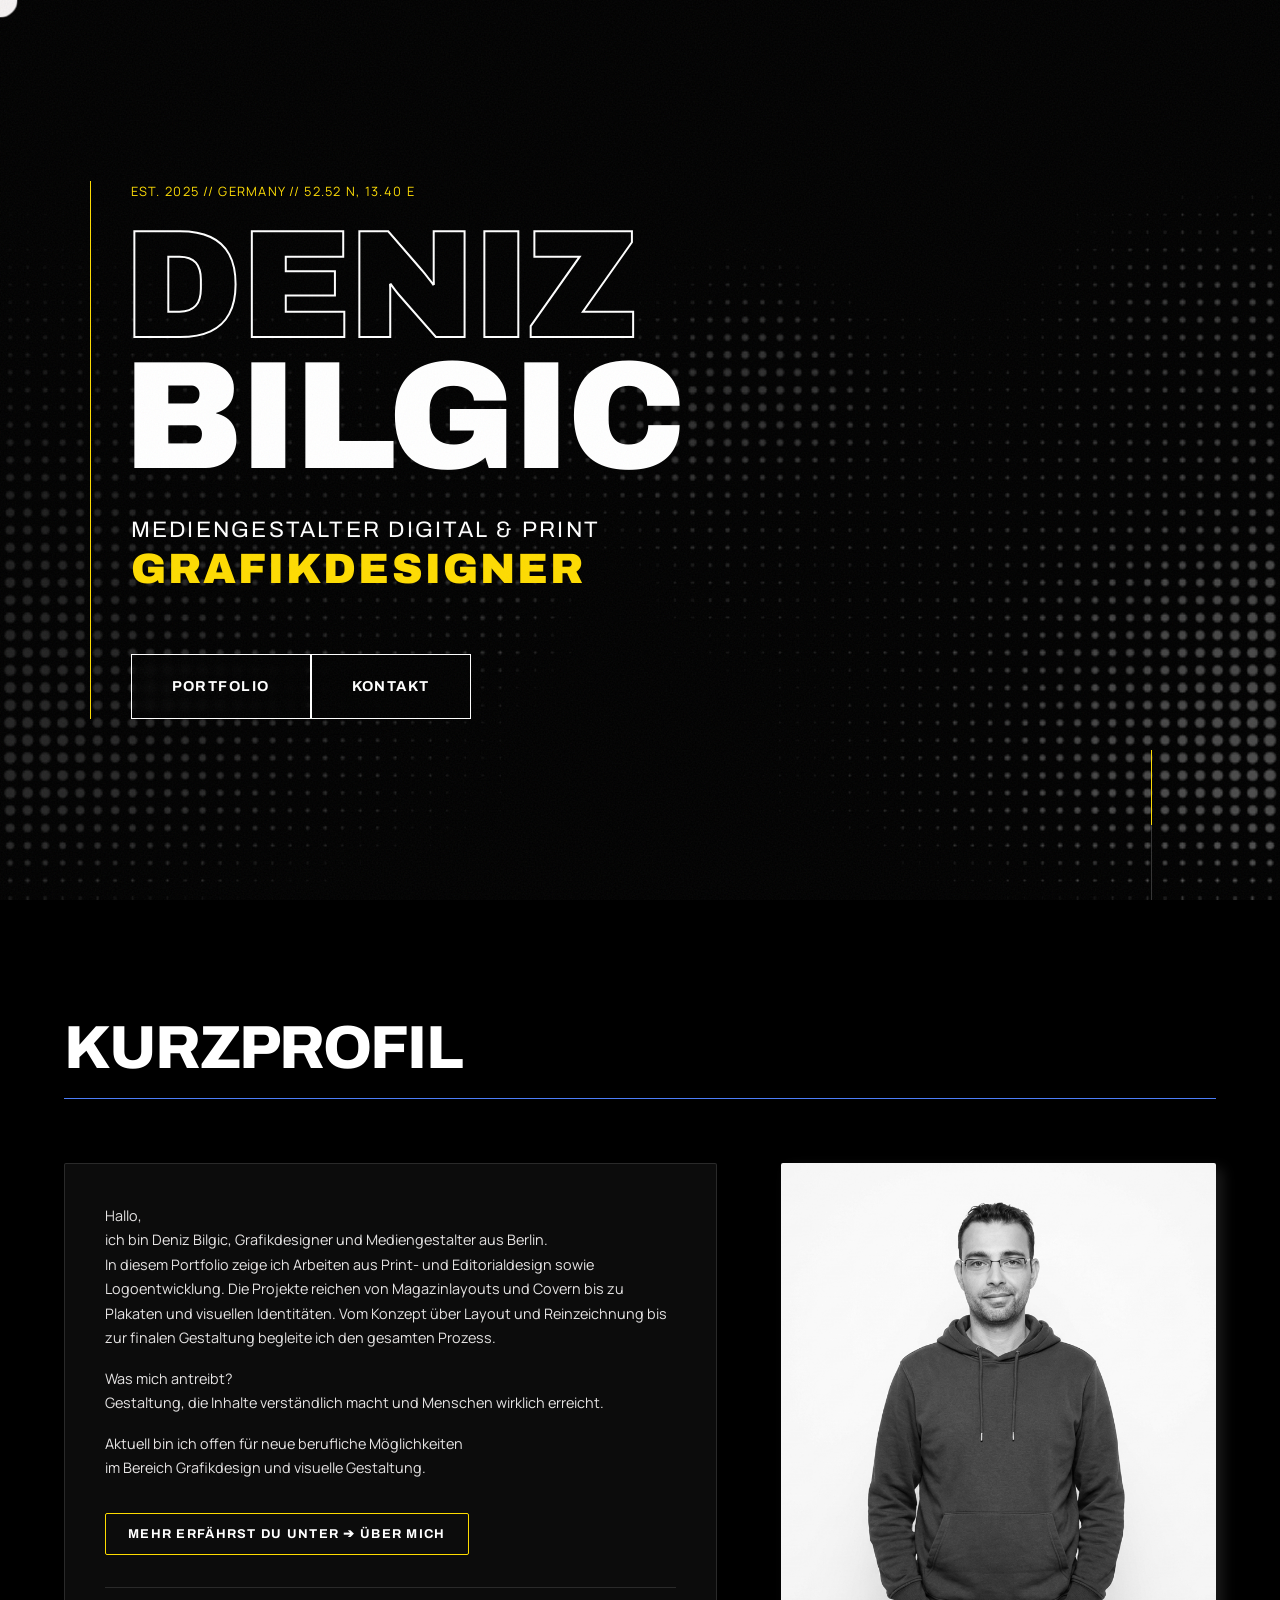
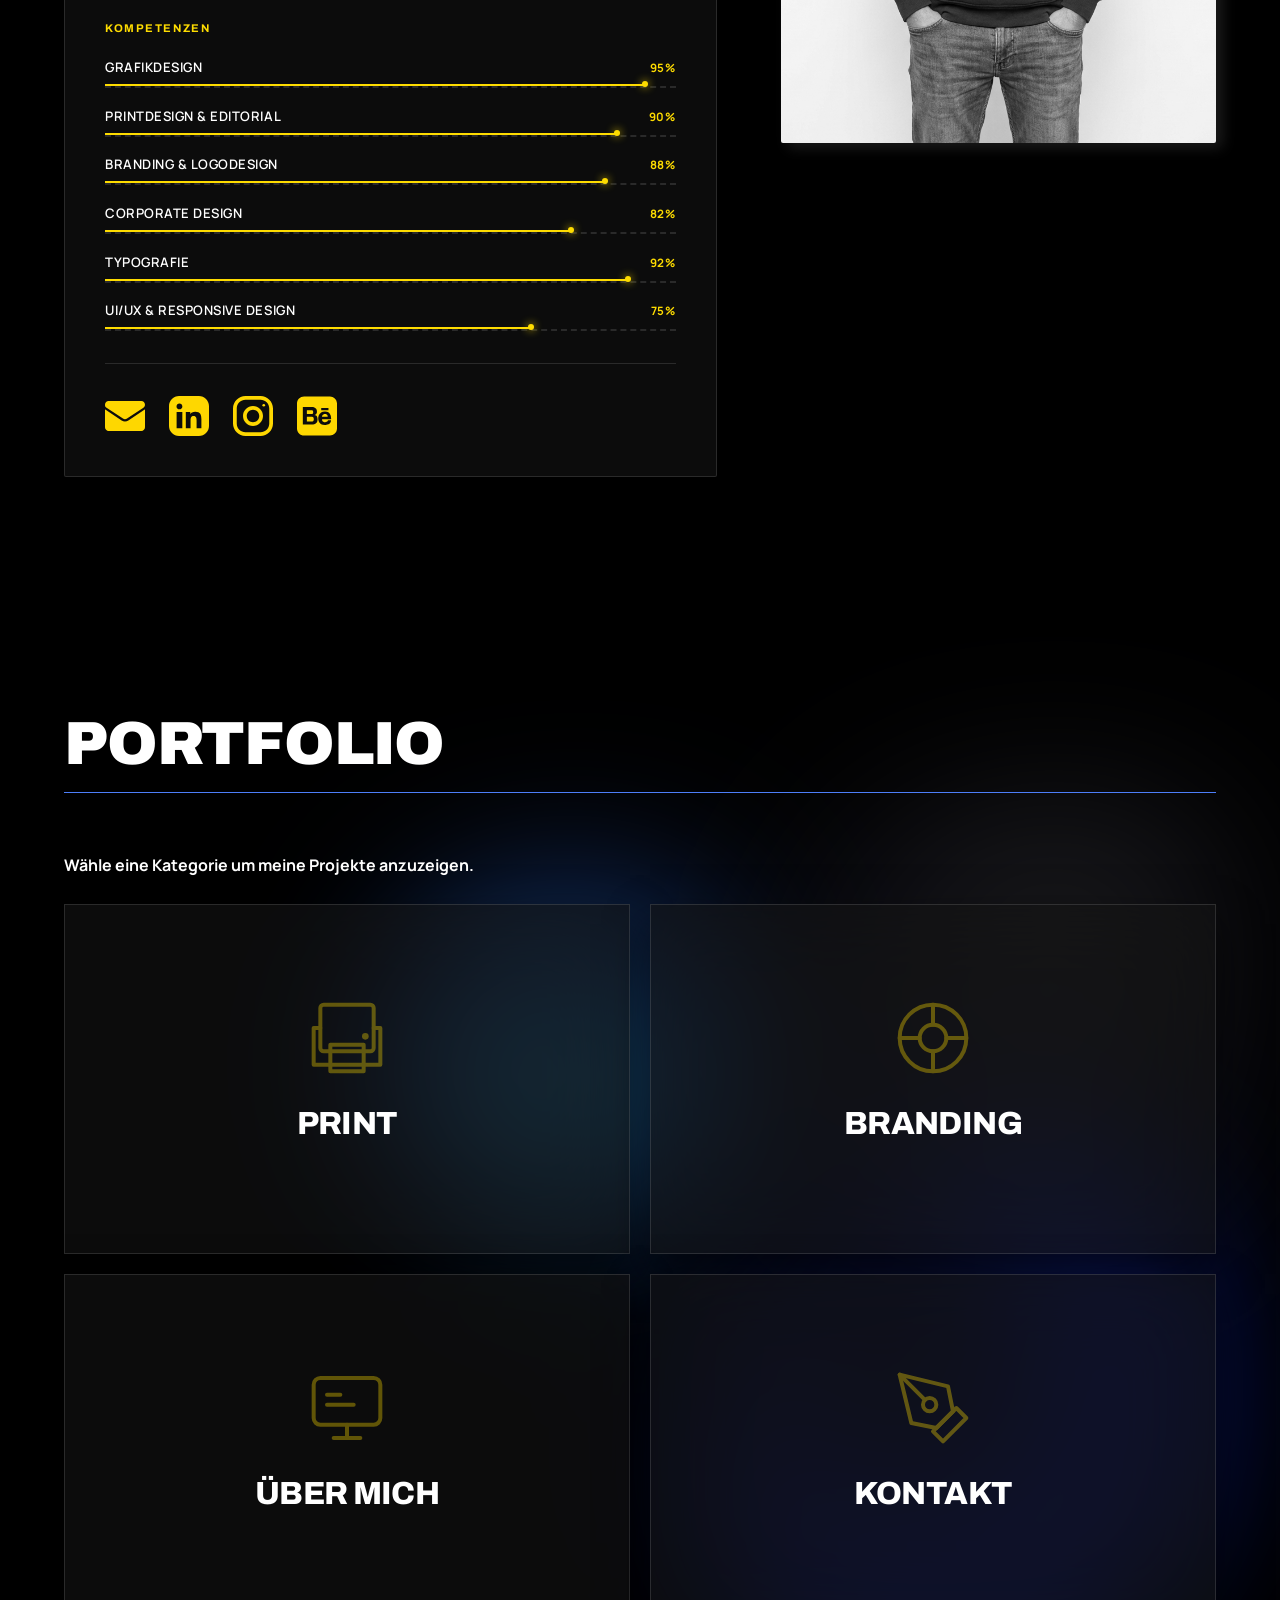
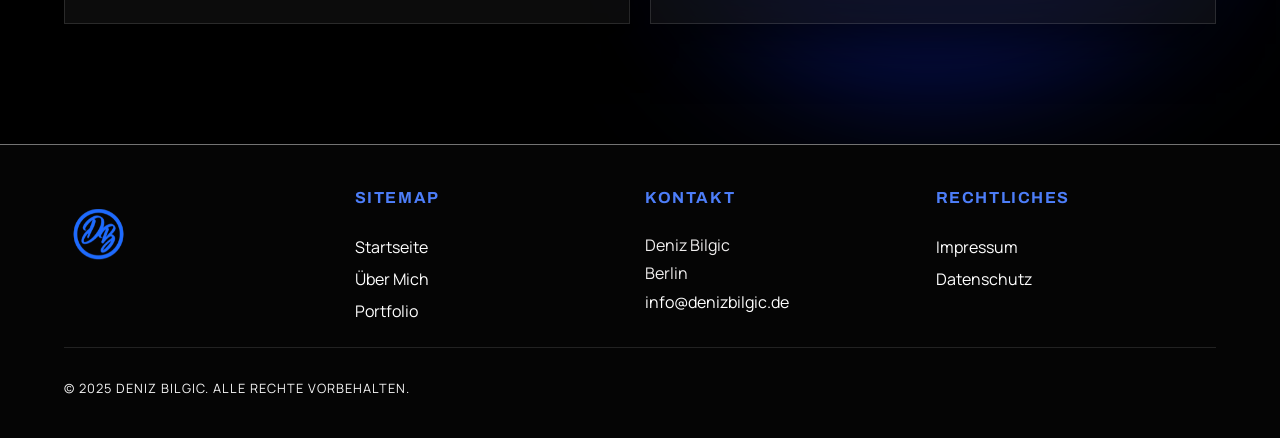
==== commit 5f608978: "aboutme" ====
--- a/index.html
+++ b/index.html
@@ -85,26 +85,84 @@
             <div class="about-grid">
 
                 <div class="about-card glass-card reveal delay-2">
-                   <p>
-                   Hallo, <br>ich bin Deniz Bilgic, Grafikdesigner und Mediengestalter aus Berlin.<br>
-In diesem Portfolio zeige ich Arbeiten aus Print- und Editorialdesign sowie Logoentwicklung.
-Die Projekte reichen von Magazinlayouts und Covern bis zu Plakaten und visuellen Identitäten. Vom Konzept über Layout und Reinzeichnung bis zur finalen Gestaltung begleite ich den gesamten Prozess.
- <br><br>Was mich antreibt? <br>Gestaltung, die Inhalte verständlich macht und Menschen wirklich erreicht.</p>
- <p>Aktuell bin ich offen für neue berufliche Möglichkeiten im Bereich Grafikdesign und visuelle Gestaltung.</p>
-
-                    <p>Mehr erfährst du unter ➔  <a href="about.html" class="about-cta hover-target" aria-label="Mehr über Deniz Bilgic erfahren">Über mich </a></p>
-                   
-                    <div class="tags" role="list" aria-label="Fachbereiche">
-                        <span class="tag" role="listitem">GRAFIKDESIGN</span>
-                        <span class="tag" role="listitem">TYPOGRAFIE</span>
-                        <span class="tag" role="listitem">BRANDING</span>
-                        <span class="tag" role="listitem">PRINTDESIGN</span>
-                        <span class="tag" role="listitem">UI/UX</span>
-                        <span class="tag" role="listitem">FOTOGRAFIE</span>
-                        <span class="tag" role="listitem">LOGODESIGN</span>
-                        <span class="tag" role="listitem">CORPORATE DESIGN</span>
-                        <span class="tag" role="listitem">RESPONSIVE DESIGN</span>
-                    </div>
+
+                    <div class="about-text-block">
+                        <p>
+                            Hallo, <br>ich bin Deniz Bilgic, Grafikdesigner und Mediengestalter aus Berlin.<br>
+                            In diesem Portfolio zeige ich Arbeiten aus Print- und Editorialdesign sowie Logoentwicklung.
+                            Die Projekte reichen von Magazinlayouts und Covern bis zu Plakaten und visuellen Identitäten. Vom Konzept über Layout und Reinzeichnung bis zur finalen Gestaltung begleite ich den gesamten Prozess.
+                        </p>
+                        <p>Was mich antreibt? <br>Gestaltung, die Inhalte verständlich macht und Menschen wirklich erreicht.</p>
+                        <p>Aktuell bin ich offen für neue berufliche Möglichkeiten im Bereich Grafikdesign und visuelle Gestaltung.</p>
+                    </div>
+
+                    <a href="about.html" class="about-cta hover-target" aria-label="Mehr über Deniz Bilgic erfahren">
+                        Mehr erfährst du unter ➔ Über mich
+                    </a>
+
+                    <div class="about-divider" aria-hidden="true"></div>
+
+                    <div class="skills" aria-label="Fachliche Kompetenzen">
+                        <h3 class="skills-heading">Kompetenzen</h3>
+                        <ul class="skill-list" role="list">
+                            <li class="skill-item" role="listitem">
+                                <div class="skill-label">
+                                    <span class="skill-name">Grafikdesign</span>
+                                    <span class="skill-pct" aria-hidden="true">95%</span>
+                                </div>
+                                <div class="skill-track" role="progressbar" aria-valuenow="95" aria-valuemin="0" aria-valuemax="100" aria-label="Grafikdesign: 95%">
+                                    <div class="skill-fill" data-width="95"></div>
+                                </div>
+                            </li>
+                            <li class="skill-item" role="listitem">
+                                <div class="skill-label">
+                                    <span class="skill-name">Printdesign & Editorial</span>
+                                    <span class="skill-pct" aria-hidden="true">90%</span>
+                                </div>
+                                <div class="skill-track" role="progressbar" aria-valuenow="90" aria-valuemin="0" aria-valuemax="100" aria-label="Printdesign & Editorial: 90%">
+                                    <div class="skill-fill" data-width="90"></div>
+                                </div>
+                            </li>
+                            <li class="skill-item" role="listitem">
+                                <div class="skill-label">
+                                    <span class="skill-name">Branding & Logodesign</span>
+                                    <span class="skill-pct" aria-hidden="true">88%</span>
+                                </div>
+                                <div class="skill-track" role="progressbar" aria-valuenow="88" aria-valuemin="0" aria-valuemax="100" aria-label="Branding & Logodesign: 88%">
+                                    <div class="skill-fill" data-width="88"></div>
+                                </div>
+                            </li>
+                            <li class="skill-item" role="listitem">
+                                <div class="skill-label">
+                                    <span class="skill-name">Corporate Design</span>
+                                    <span class="skill-pct" aria-hidden="true">82%</span>
+                                </div>
+                                <div class="skill-track" role="progressbar" aria-valuenow="82" aria-valuemin="0" aria-valuemax="100" aria-label="Corporate Design: 82%">
+                                    <div class="skill-fill" data-width="82"></div>
+                                </div>
+                            </li>
+                            <li class="skill-item" role="listitem">
+                                <div class="skill-label">
+                                    <span class="skill-name">Typografie</span>
+                                    <span class="skill-pct" aria-hidden="true">92%</span>
+                                </div>
+                                <div class="skill-track" role="progressbar" aria-valuenow="92" aria-valuemin="0" aria-valuemax="100" aria-label="Typografie: 92%">
+                                    <div class="skill-fill" data-width="92"></div>
+                                </div>
+                            </li>
+                            <li class="skill-item" role="listitem">
+                                <div class="skill-label">
+                                    <span class="skill-name">UI/UX & Responsive Design</span>
+                                    <span class="skill-pct" aria-hidden="true">75%</span>
+                                </div>
+                                <div class="skill-track" role="progressbar" aria-valuenow="75" aria-valuemin="0" aria-valuemax="100" aria-label="UI/UX & Responsive Design: 75%">
+                                    <div class="skill-fill" data-width="75"></div>
+                                </div>
+                            </li>
+                        </ul>
+                    </div>
+
+                    <div class="about-divider" aria-hidden="true"></div>
 
                     <div class="socials" aria-label="Social Media Links">
                         <a href="mailto:info@denizbilgic.de" class="hover-target social-link" aria-label="E-Mail an Deniz Bilgic senden" target="_blank" rel="noopener noreferrer" data-tooltip="E-Mail">
@@ -129,9 +187,9 @@
                     </div>
                 </div>
 
-                <div class="about-img reveal delay-1">
+                <figure class="about-img reveal delay-1">
                     <img src="/assets/images/deniz-casual.png" alt="Deniz Bilgic Portrait" loading="lazy">
-                </div>
+                </figure>
 
             </div>
         </section>
--- a/css/shared.css
+++ b/css/shared.css
@@ -174,7 +174,7 @@
 }
 
 p{
-    font-size: clamp(1rem, 1.3vw, 1.4rem);
+    font-size: clamp(1rem, 1.2vw, 1.3rem);
 }
 
 ul { list-style: none; }
@@ -455,16 +455,18 @@
 .footer-col h4 {
     margin-bottom: 20px;
     color: var(--accent-color7);
-    font-size: clamp(1rem, 1.3vw, 1.4rem);
+    font-size: clamp(1rem, 1.2vw, 1.2rem);
     letter-spacing: 0.1em;
     text-transform: uppercase;
+    font-family: 'Archivo';
+    font-weight: 700;
     
 }
 
 .footer-col ul { line-height: 2; }
-.footer-col a { color: white; transition: color 0.3s; font-size: clamp(1rem, 1.3vw, 1.4rem); }
+.footer-col a { color: white; transition: color 0.3s; font-size: clamp(1rem, 1.2vw, 1.3rem); }
 .footer-col a:hover { color: var(--accent-color2); }
-.footer-col p { color: #f0eeee; line-height: 1.8; font-size: clamp(1rem, 1.3vw, 1.4rem); }
+.footer-col p { color: #f0eeee; line-height: 1.8; font-size: clamp(1rem, 1.2vw, 1.3rem); }
 
 .footer-bottom {
     border-top: 1px solid #222;
--- a/css/style.css
+++ b/css/style.css
@@ -216,7 +216,7 @@
     text-transform: uppercase;
     letter-spacing: -0.03em;
     color: var(--text-color2);
-    margin-bottom: 7rem;
+    margin-bottom: 4rem;
     line-height: 0.95;
 }
 
@@ -227,66 +227,49 @@
 
 .about-grid {
     display: grid;
-    grid-template-columns: 1.5fr 1fr;
-    gap: 5rem;
-    align-items: flex-start;
+    grid-template-columns: 1.2fr 0.8fr;
+    gap: 4rem;
+    align-items: start;
 }
 
 .about-card {
-    padding: 0;
-    background: transparent;
-    backdrop-filter: none;
-    -webkit-backdrop-filter: none;
-    box-shadow: none;
-    border: none;
-    border-radius: 0;
+    display: flex;
+    flex-direction: column;
+    gap: 2rem;
+    padding: 2.5rem;
+    background: var(--glass-bg);
+    backdrop-filter: blur(var(--glass-blur));
+    -webkit-backdrop-filter: blur(var(--glass-blur));
+    border: 1px solid var(--glass-border);
+    box-shadow: var(--card-shadow);
+    border-radius: 2px;
     order: 1;
 }
 
+.about-text-block {
+    display: flex;
+    flex-direction: column;
+    gap: 1rem;
+}
+
 .about-card p {
-    line-height: 1.6;
+    line-height: 1.7;
     color: var(--sub-text);
-    margin-bottom: 1.2rem;
+    font-size: clamp(0.9rem, 1.1vw, 1rem);
     text-wrap: balance;
-}
-
-.tags {
-    display: flex;
-    flex-wrap: wrap;
-    gap: 10px;
-    margin: 68px 0;
-}
-
-.tag {
-    padding: 8px 20px;
-    border: 1.5px solid var(--accent-color3);
-    border-radius: 50px;
-    font-size: 0.72rem;
-    text-transform: uppercase;
-    font-weight: 700;
-    letter-spacing: 0.08em;
-    background: transparent;
-    display: inline-block;
-}
-
-.tag:hover {
-    background: var(--accent-color);
-    color: var(--bg-color);
-    border-color: transparent;
-    transition: all 0.3s ease;
 }
 
 .about-cta {
     display: inline-flex;
     align-items: center;
-    gap: 14px;
-    margin-top: 8px;
-    padding: 10px 20px;
+    gap: 10px;
+    align-self: flex-start;
+    padding: 10px 22px;
     border: 1.5px solid var(--accent-color);
-    border-radius: 30px;
+    border-radius: 2px;
     font-family: 'Archivo', sans-serif;
     font-weight: 700;
-    font-size: 0.85rem;
+    font-size: 0.8rem;
     text-transform: uppercase;
     letter-spacing: 0.1em;
     color: var(--text-color);
@@ -309,12 +292,95 @@
 .about-cta:hover::after { height: 100%; }
 .about-cta:hover { border-color: transparent; color: #040404; }
 
+.about-divider {
+    width: 100%;
+    height: 1px;
+    background: var(--glass-border);
+}
+
+.skills-heading {
+    font-family: 'Archivo', sans-serif;
+    font-size: 0.7rem;
+    font-weight: 700;
+    text-transform: uppercase;
+    letter-spacing: 0.14em;
+    color: var(--accent-color);
+    margin-bottom: 1.2rem;
+}
+
+.skill-list {
+    list-style: none;
+    display: flex;
+    flex-direction: column;
+    gap: 1.1rem;
+}
+
+.skill-item {
+    display: flex;
+    flex-direction: column;
+    gap: 6px;
+}
+
+.skill-label {
+    display: flex;
+    justify-content: space-between;
+    align-items: baseline;
+}
+
+.skill-name {
+    font-family: 'Manrope', sans-serif;
+    font-size: 0.82rem;
+    font-weight: 600;
+    letter-spacing: 0.04em;
+    color: var(--text-color);
+    text-transform: uppercase;
+}
+
+.skill-pct {
+    font-family: 'Manrope', monospace;
+    font-size: 0.72rem;
+    font-weight: 700;
+    color: var(--accent-color);
+    letter-spacing: 0.06em;
+}
+
+.skill-track {
+    width: 100%;
+    height: 4px;
+    background: transparent;
+    border-bottom: 2px dashed var(--glass-border);
+    position: relative;
+    overflow: visible;
+}
+
+.skill-fill {
+    position: absolute;
+    top: 0;
+    left: 0;
+    height: 100%;
+    width: 0%;
+    background: var(--accent-color);
+    border-bottom: 2px dashed var(--accent-color);
+    transition: width 1.2s cubic-bezier(0.4, 0, 0.2, 1);
+}
+
+.skill-fill::after {
+    content: '';
+    position: absolute;
+    right: -1px;
+    top: -3px;
+    width: 6px;
+    height: 6px;
+    border-radius: 50%;
+    background: var(--accent-color);
+    box-shadow: 0 0 8px var(--accent-color);
+}
+
 .socials {
     display: flex;
     flex-direction: row;
     align-items: center;
-    gap: 28px;
-    margin-top: 32px;
+    gap: 24px;
     flex-wrap: wrap;
 }
 
@@ -384,13 +450,15 @@
 }
 
 .about-img {
-    width: 80%;
-    height: 600px;
-    border-radius: 0;
+    width: 100%;
+    aspect-ratio: 3 / 4;
+    border-radius: 2px;
     overflow: hidden;
     filter: grayscale(100%);
     transition: filter 0.5s ease;
     order: 2;
+    position: sticky;
+    top: 100px;
     box-shadow: 7px 5px 14px 0px rgba(101,103,115,0.79);
     -webkit-box-shadow: 7px 5px 14px 0px rgba(101,103,115,0.79);
     -moz-box-shadow: 7px 5px 14px 0px rgba(101,103,115,0.79);
@@ -592,7 +660,7 @@
 /* Responsive */
 @media (max-width: 900px) {
     .about-grid     { grid-template-columns: 1fr; gap: 2rem; }
-    .about-img      { order: 1; height: 380px; }
+    .about-img      { order: 1; position: static; aspect-ratio: 4 / 3; }
     .about-card     { order: 2; }
     .portfolio-grid { grid-template-columns: 1fr; }
     .portfolio-card { height: 260px; }
@@ -606,10 +674,9 @@
     .cta-container      { flex-wrap: nowrap; gap: 0; }
     .btn                { padding: 14px 22px; font-size: 0.8rem; flex: 1; text-align: center; }
     .btn:first-child    { border-right: none; }
-    .about-heading      { margin-bottom: 3rem; }
-    .about-card p       { font-size: 1rem; line-height: 1.55; }
-    .tag                { padding: 6px 12px; font-size: 0.65rem; }
-    .tags               { gap: 7px; }
+    .about-heading      { margin-bottom: 2.5rem; }
+    .about-card         { padding: 1.8rem; gap: 1.5rem; }
+    .about-card p       { font-size: 0.95rem; line-height: 1.65; }
     .about-cta          { width: 100%; justify-content: center; }
     .portfolio-icon     { font-size: 2.2rem; }
     .portfolio-title    { font-size: 1.6rem; }
@@ -621,7 +688,8 @@
     .hero-title         { font-size: 16vw; }
     .hero-role--large   { font-size: clamp(1.4rem, 5vw, 2rem); }
     .btn                { padding: 12px 16px; font-size: 0.78rem; }
-    .about-card         { padding: 1.5rem; }
-    .about-card p       { font-size: 0.95rem; }
-    .about-img          { height: 300px; }
+    .about-card         { padding: 1.4rem; gap: 1.2rem; }
+    .about-card p       { font-size: 0.9rem; }
+    .about-img          { aspect-ratio: 1 / 1; }
+    .skill-name         { font-size: 0.75rem; }
 }
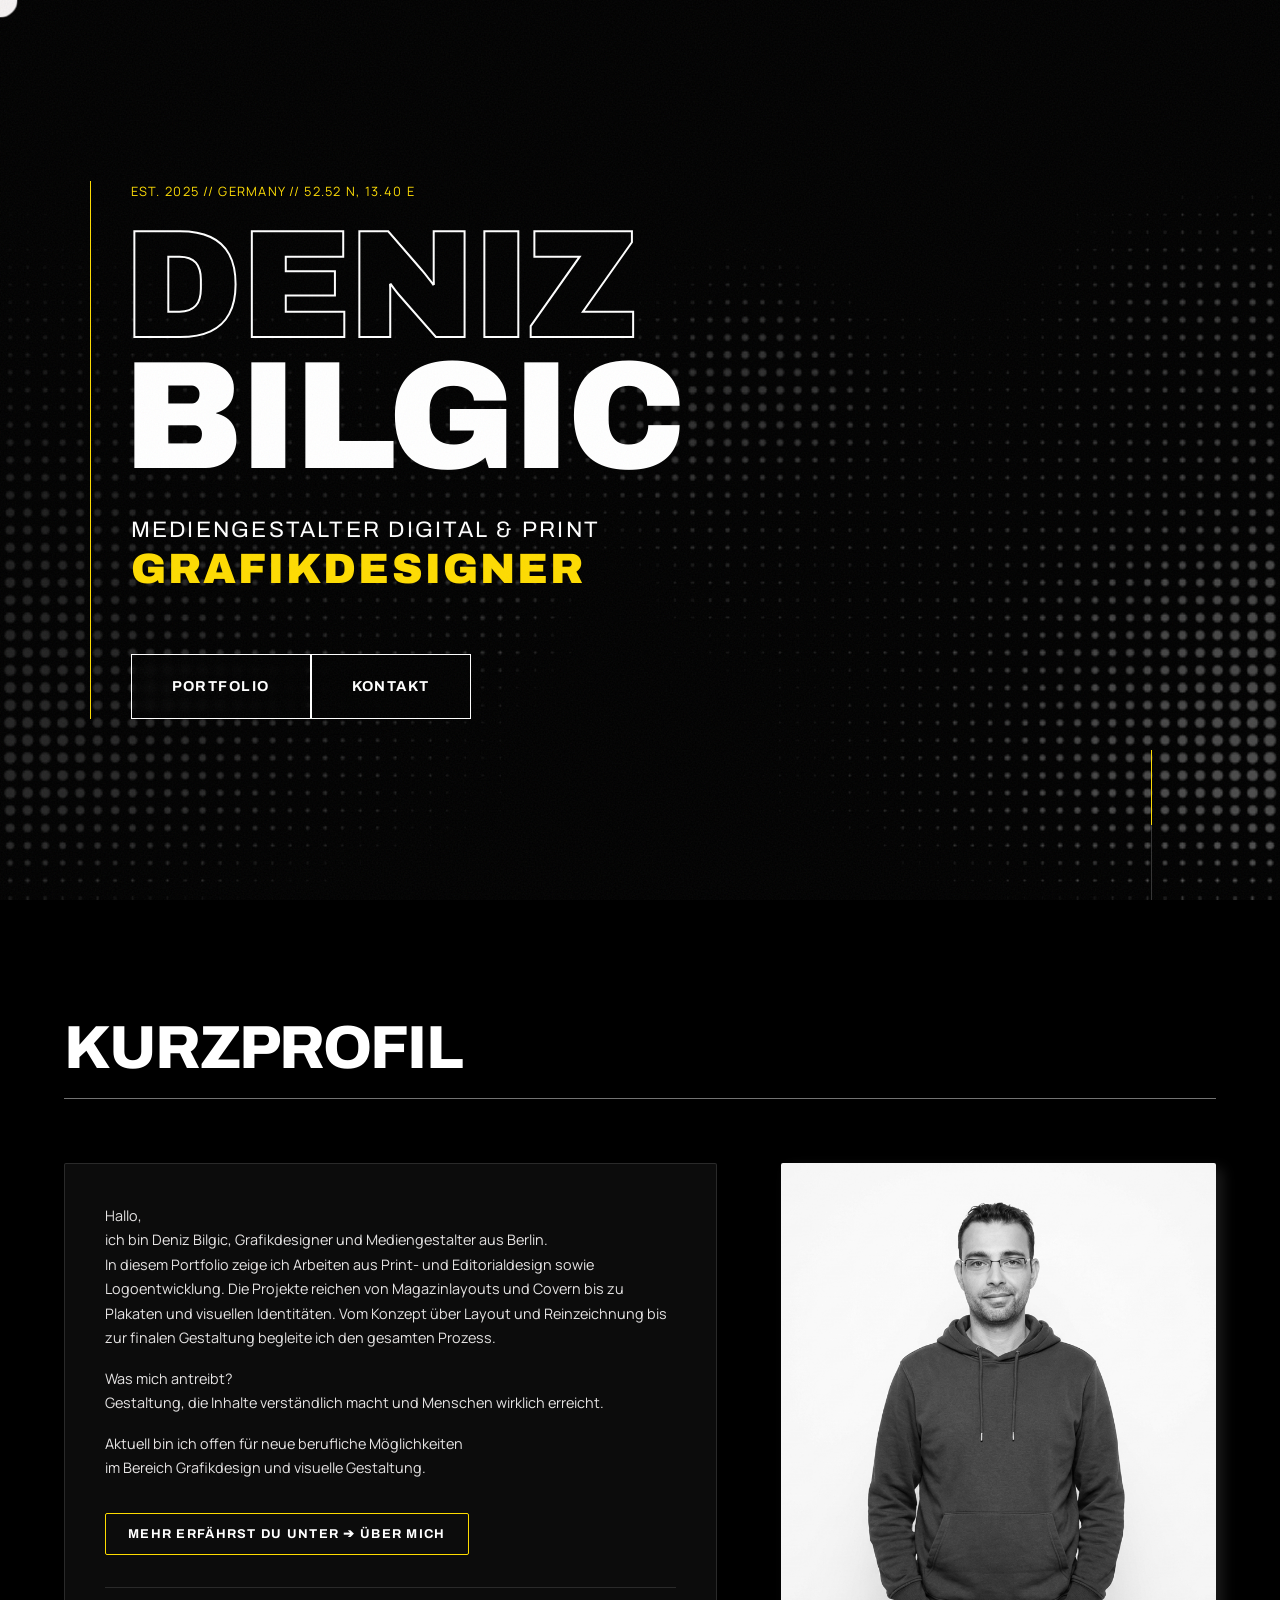
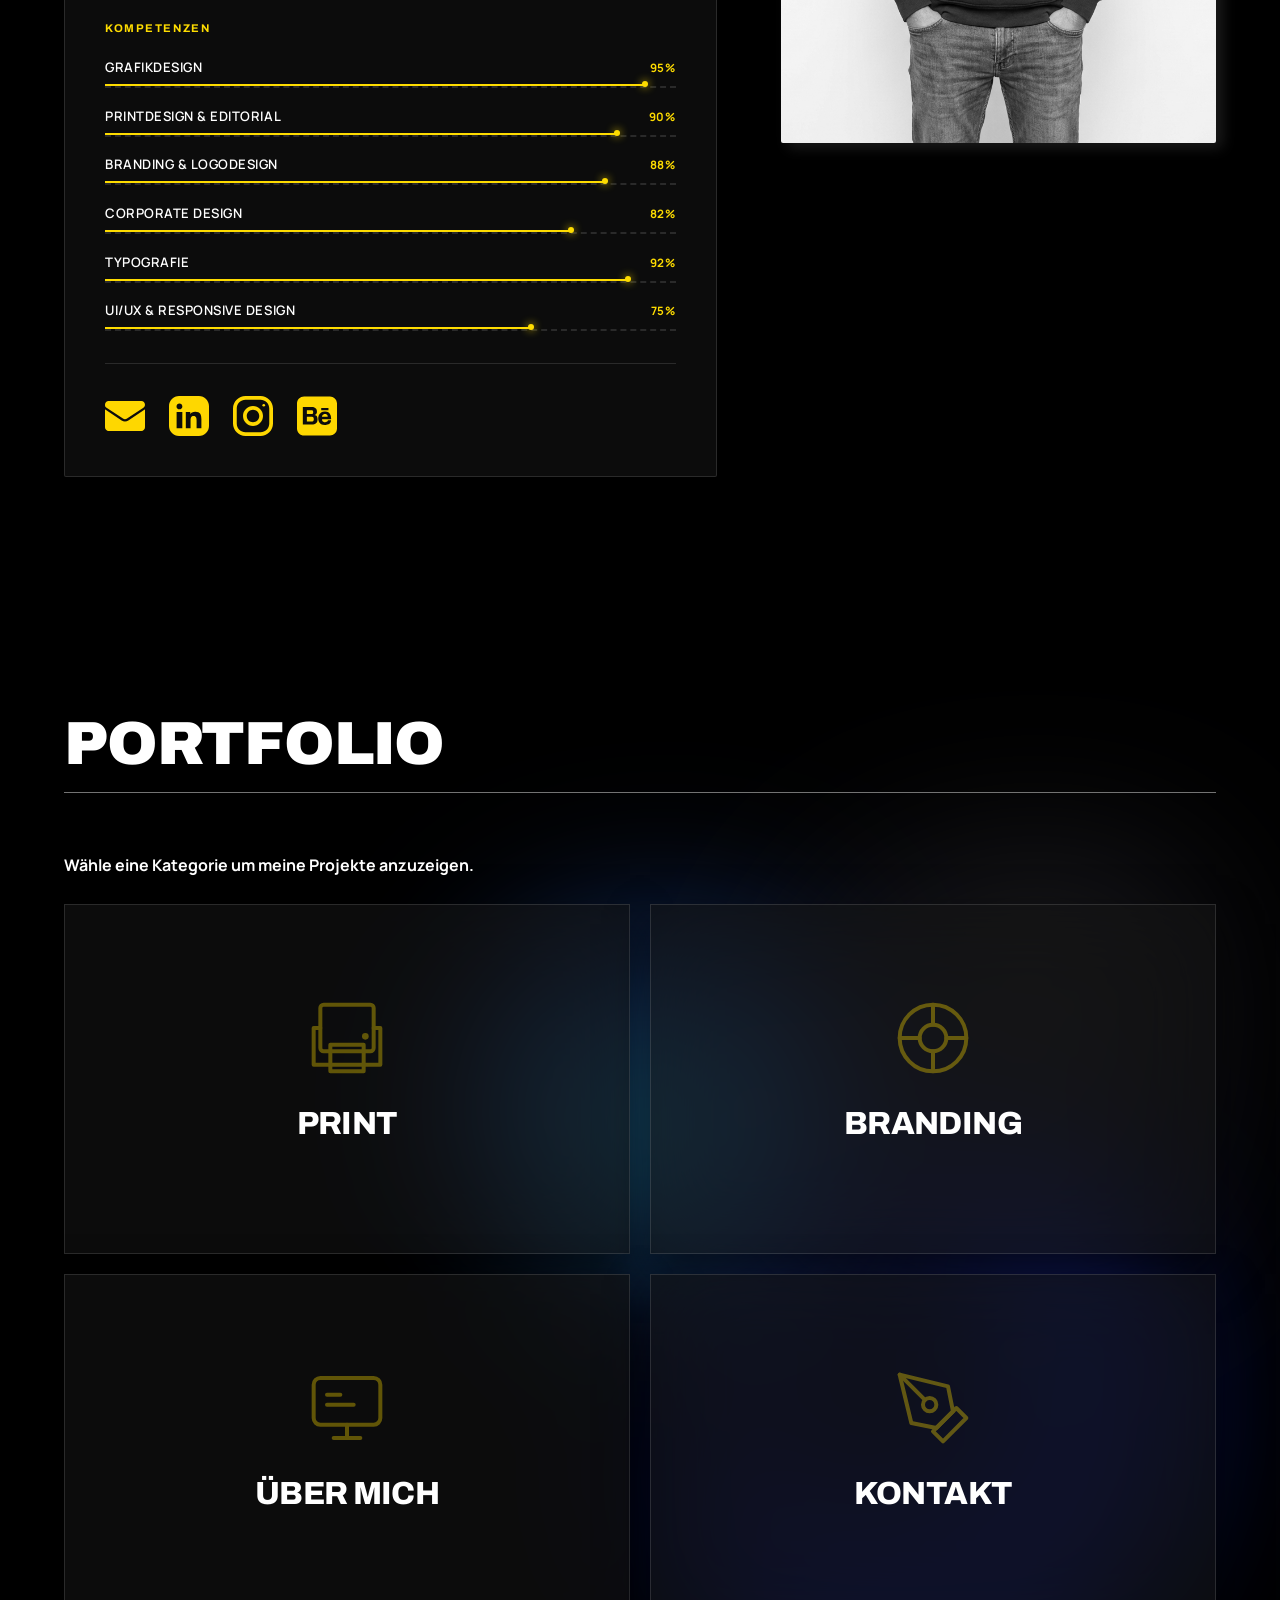
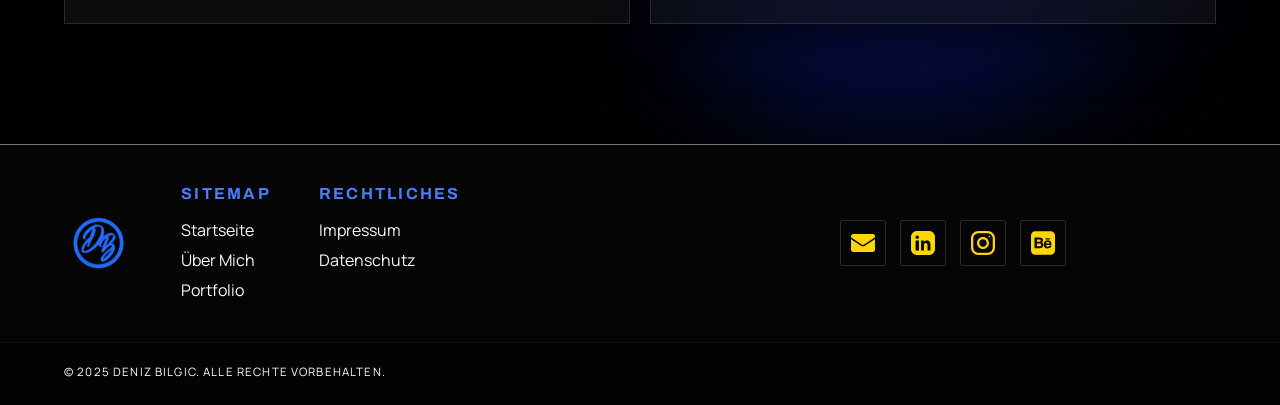
==== commit c71370ca: "footer" ====
--- a/index.html
+++ b/index.html
@@ -165,7 +165,7 @@
                     <div class="about-divider" aria-hidden="true"></div>
 
                     <div class="socials" aria-label="Social Media Links">
-                        <a href="mailto:info@denizbilgic.de" class="hover-target social-link" aria-label="E-Mail an Deniz Bilgic senden" target="_blank" rel="noopener noreferrer" data-tooltip="E-Mail">
+                        <a href="/cdn-cgi/l/email-protection#7e171018113e1a1b1017041c171219171d501a1b" class="hover-target social-link" aria-label="E-Mail an Deniz Bilgic senden" target="_blank" rel="noopener noreferrer" data-tooltip="E-Mail">
                             <img src="/assets/icons/Icons Blau/email_blau.svg" alt="" class="social-icon-img social-icon-img--light" aria-hidden="true" width="40" height="40" loading="lazy">
                             <img src="/assets/icons/Icons Gelb/email_gelb.svg" alt="" class="social-icon-img social-icon-img--dark" aria-hidden="true" width="40" height="40" loading="lazy">
                         </a>
@@ -282,49 +282,55 @@
 
     <!-- Footer -->
     <footer id="footer" role="contentinfo">
-        <div class="footer-grid">
-            <div class="footer-brand">
-                <figure class="footer-logo">
-                    <img src="/assets/images/logo/db_logo_blau.webp" alt="Deniz Bilgic Logo" class="footer-logo-img footer-logo-img--default" loading="lazy">
-                    <img src="/assets/images/logo/db_logo_gelb.webp" alt="" class="footer-logo-img footer-logo-img--hover" loading="lazy" aria-hidden="true">
-                </figure>
-              
-            </div>
-
-            <div class="footer-col">
-                <h4>Sitemap</h4>
-                <ul>
-                    <li><a href="index.html#hero" class="hover-target">Startseite</a></li>
-                    <li><a href="about.html" class="hover-target">Über Mich</a></li>
-                    <li><a href="index.html#portfolio" class="hover-target">Portfolio</a></li>
-                </ul>
-            </div>
-
-            <div class="footer-col">
-                <h4>Kontakt</h4>
-                <p>Deniz Bilgic<br>
-                    Berlin<br>
-                    <a href="mailto:info@denizbilgic.de" class="hover-target" style="color: white;">info@denizbilgic.de</a>
-                </p>
-            </div>
-
-            <div class="footer-col">
-                <h4>Rechtliches</h4>
-                <ul>
-                    <li><a href="impressum.html" class="hover-target">Impressum</a></li>
-                    <li><a href="datenschutz.html" class="hover-target">Datenschutz</a></li>
-                    
-                </ul>
-            </div>
+
+        <div class="footer-main">
+            <figure class="footer-logo">
+                <img src="/assets/images/logo/db_logo_blau.webp" alt="Deniz Bilgic Logo" class="footer-logo-img footer-logo-img--default" loading="lazy">
+                <img src="/assets/images/logo/db_logo_gelb.webp" alt="" class="footer-logo-img footer-logo-img--hover" loading="lazy" aria-hidden="true">
+            </figure>
+
+            <div class="footer-cols">
+                <div class="footer-col">
+                    <h4>Sitemap</h4>
+                    <ul>
+                        <li><a href="index.html#hero" class="hover-target">Startseite</a></li>
+                        <li><a href="about.html" class="hover-target">Über Mich</a></li>
+                        <li><a href="index.html#portfolio" class="hover-target">Portfolio</a></li>
+                    </ul>
+                </div>
+
+                <div class="footer-col">
+                    <h4>Rechtliches</h4>
+                    <ul>
+                        <li><a href="impressum.html" class="hover-target">Impressum</a></li>
+                        <li><a href="datenschutz.html" class="hover-target">Datenschutz</a></li>
+                    </ul>
+                </div>
+            </div>
+
+            <nav class="footer-socials" aria-label="Social Media Links">
+                <a href="mailto:info@denizbilgic.de" class="footer-social-link hover-target" aria-label="E-Mail an Deniz Bilgic senden" target="_blank" rel="noopener noreferrer" data-tooltip="E-Mail">
+                    <img src="/assets/icons/Icons Gelb/email_gelb.svg" alt="" aria-hidden="true" width="24" height="24" loading="lazy">
+                </a>
+                <a href="https://de.linkedin.com/in/deniz-bilgic-b562ab386" class="footer-social-link hover-target" aria-label="LinkedIn Profil von Deniz Bilgic öffnen" target="_blank" rel="noopener noreferrer" data-tooltip="LinkedIn">
+                    <img src="/assets/icons/Icons Gelb/linkedin_gelb.svg" alt="" aria-hidden="true" width="24" height="24" loading="lazy">
+                </a>
+                <a href="https://www.instagram.com/den.bil.art" class="footer-social-link hover-target" aria-label="Instagram Profil von Deniz Bilgic öffnen" target="_blank" rel="noopener noreferrer" data-tooltip="Instagram">
+                    <img src="/assets/icons/Icons Gelb/instagram_gelb.svg" alt="" aria-hidden="true" width="24" height="24" loading="lazy">
+                </a>
+                <a href="https://www.behance.net/denizbilgic1" class="footer-social-link hover-target" aria-label="Behance Profil von Deniz Bilgic öffnen" target="_blank" rel="noopener noreferrer" data-tooltip="Behance">
+                    <img src="/assets/icons/Icons Gelb/behance_gelb.svg" alt="" aria-hidden="true" width="24" height="24" loading="lazy">
+                </a>
+            </nav>
         </div>
 
         <div class="footer-bottom">
             <span>&copy; 2025 Deniz Bilgic. Alle Rechte vorbehalten.</span>
         </div>
+
     </footer>
 
-    
- <script src="/js/script.js"></script>
+    <script src="/js/script.js"></script>
     <script src="/js/shared.js"></script>
 
 </body>
--- a/css/shared.css
+++ b/css/shared.css
@@ -249,7 +249,7 @@
 }
 
 .logo-img {
-    height: 88px;
+    height: 98px;
     width: auto;
     object-fit: contain;
     display: block;
@@ -404,30 +404,19 @@
 footer {
     background: #050505;
     color: #fff;
-    padding: 40px 5% 40px;
     border-top: 0.5px solid var(--accent-color9);
 }
 
-.footer-grid {
-    display: grid;
-    grid-template-columns: repeat(4, 1fr);
-    gap: 10px;
-    margin-bottom: 20px;
-}
-
-.footer-brand {
-    display: flex;
-    flex-direction: column;
-    gap: 12px;
-}
-
-.footer-brand p {
-    color: #fffffd;
-    max-width: 280px;
-    line-height: 1.8;
-}
-
-.footer-logo { margin: 0; position: relative; display: inline-block; }
+.footer-main {
+    display: flex;
+    align-items: center;
+    justify-content: space-between;
+    padding: 36px 5%;
+    gap: 3rem;
+    flex-wrap: wrap;
+}
+
+.footer-logo { margin: 0; position: relative; display: inline-block; flex-shrink: 0; }
 
 .footer-logo img,
 .footer-logo-img {
@@ -452,31 +441,107 @@
 .footer-logo:hover .footer-logo-img--default { opacity: 0; }
 .footer-logo:hover .footer-logo-img--hover   { opacity: 1; }
 
+.footer-cols {
+    display: flex;
+    flex-direction: row;
+    gap: 3rem;
+    align-items: flex-start;
+    flex: 1;
+   
+}
+
 .footer-col h4 {
-    margin-bottom: 20px;
+    margin-bottom: 8px;
     color: var(--accent-color7);
-    font-size: clamp(1rem, 1.2vw, 1.2rem);
+    font-size: 1rem;
+    letter-spacing: 0.14em;
+    text-transform: uppercase;
+    font-family: 'Archivo', sans-serif;
+    font-weight: 700;
+}
+
+.footer-col ul { list-style: none; }
+.footer-col li { line-height: 1.9; }
+.footer-col a { color: #fcfbfb; transition: color 0.3s; font-size: 1rem; }
+.footer-col a:hover { color: #fdf504; }
+.footer-col p { color: #ffffff; line-height: 1.9; font-size: 1rem; margin: 0; }
+.footer-col p a { color: #fbe603; }
+.footer-col p a:hover { color: #fff; }
+
+.footer-socials {
+    display: flex;
+    flex-direction: row;
+    align-items: center;
+    gap: 14px;
+    flex-shrink: 0;
+    margin-right: 150px;
+}
+
+.footer-social-link {
+    position: relative;
+    display: flex;
+    align-items: center;
+    justify-content: center;
+    width: 46px;
+    height: 46px;
+    border: 1px solid #2a2a2a;
+    border-radius: 2px;
+    transition: border-color 0.3s ease, background 0.3s ease;
+}
+
+.footer-social-link:hover {
+    border-color: var(--accent-color);
+    background: rgba(255, 255, 255, 0.04);
+}
+
+.footer-social-link img {
+    width: 24px;
+    height: 24px;
+    display: block;
+    transition: transform 0.3s ease;
+}
+
+.footer-social-link:hover img { transform: translateY(-2px); }
+
+.footer-social-link::after {
+    content: attr(data-tooltip);
+    position: absolute;
+    bottom: calc(100% + 10px);
+    left: 50%;
+    transform: translateX(-50%) translateY(4px);
+    padding: 5px 10px;
+    border-radius: 4px;
+    font-size: 0.68rem;
+    font-weight: 700;
+    letter-spacing: 0.08em;
+    text-transform: uppercase;
+    white-space: nowrap;
+    pointer-events: none;
+    background: rgba(255, 255, 255, 0.08);
+    backdrop-filter: blur(12px);
+    -webkit-backdrop-filter: blur(12px);
+    border: 1px solid rgba(255, 255, 255, 0.12);
+    color: #fff;
+    opacity: 0;
+    transition: opacity 0.2s ease, transform 0.2s ease;
+}
+
+.footer-social-link:hover::after {
+    opacity: 1;
+    transform: translateX(-50%) translateY(0);
+}
+
+.footer-bottom {
+    background: #030303;
+    border-top: 1px solid #111;
+    padding: 20px 5% 24px;
+    display: flex;
+    justify-content: space-between;
+    align-items: center;
+    font-size: 0.72rem;
+    color: #ffffff;
+    text-transform: uppercase;
     letter-spacing: 0.1em;
-    text-transform: uppercase;
-    font-family: 'Archivo';
-    font-weight: 700;
-    
-}
-
-.footer-col ul { line-height: 2; }
-.footer-col a { color: white; transition: color 0.3s; font-size: clamp(1rem, 1.2vw, 1.3rem); }
-.footer-col a:hover { color: var(--accent-color2); }
-.footer-col p { color: #f0eeee; line-height: 1.8; font-size: clamp(1rem, 1.2vw, 1.3rem); }
-
-.footer-bottom {
-    border-top: 1px solid #222;
-    padding-top: 30px;
-    display: flex;
-    justify-content: space-between;
-    font-size: 0.8rem;
-    color: whitesmoke;
-    text-transform: uppercase;
-    letter-spacing: 1px;
     flex-wrap: wrap;
     gap: 10px;
 }
@@ -575,11 +640,13 @@
     .cursor { display: none; }
     * { cursor: auto; }
 
-    .back-to-top { width: 46px; height: 46px; bottom: 20px; right: 20px; }
-
-    .footer-grid { grid-template-columns: repeat(2, 1fr); gap: 30px; }
-}
-
-@media (max-width: 400px) {
-    .footer-grid { grid-template-columns: 1fr; gap: 30px; }
+    .back-to-top { width: 46px; height: 46px; bottom: 80px; right: 20px; }
+
+    .footer-main         { flex-direction: column; align-items: flex-start; gap: 2rem; }
+    .footer-cols         { flex-wrap: wrap; gap: 2rem; }
+    .footer-socials      { gap: 12px; }
+}
+
+@media (max-width: 480px) {
+    .footer-bottom       { flex-direction: column; align-items: flex-start; gap: 6px; }
 }
--- a/css/style.css
+++ b/css/style.css
@@ -193,7 +193,7 @@
     display: flex;
     justify-content: space-between;
     align-items: flex-end;
-    border-bottom: 1px solid var(--text-color3);
+    border-bottom: 1px solid var(--accent-color9);
     padding-bottom: 20px;
 }
 
@@ -211,7 +211,7 @@
     font-family: 'Archivo', sans-serif;
     font-weight: 800;
     font-size: clamp(2.4rem, 5vw, 3.8rem);
-    border-bottom: 1px solid var(--text-color3);
+    border-bottom: 1px solid var(--accent-color9);
     padding-bottom: 20px;
     text-transform: uppercase;
     letter-spacing: -0.03em;
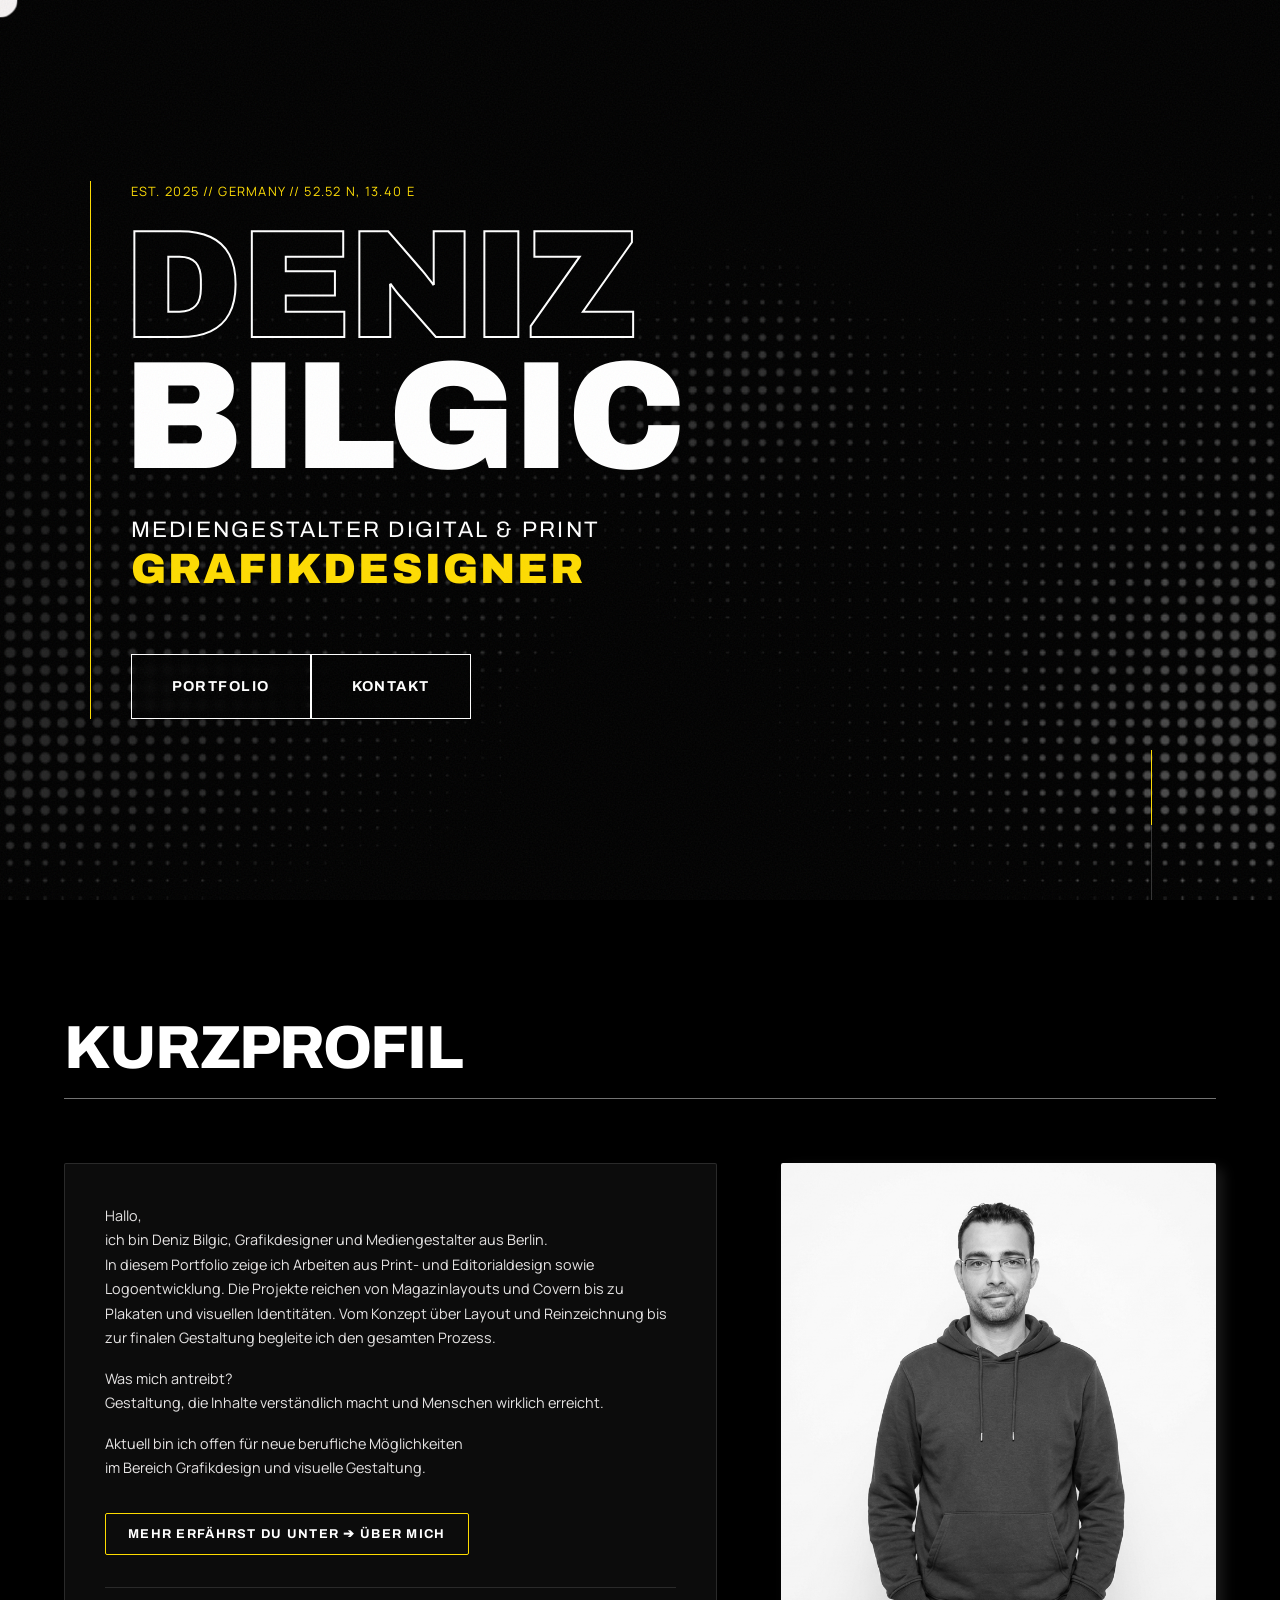
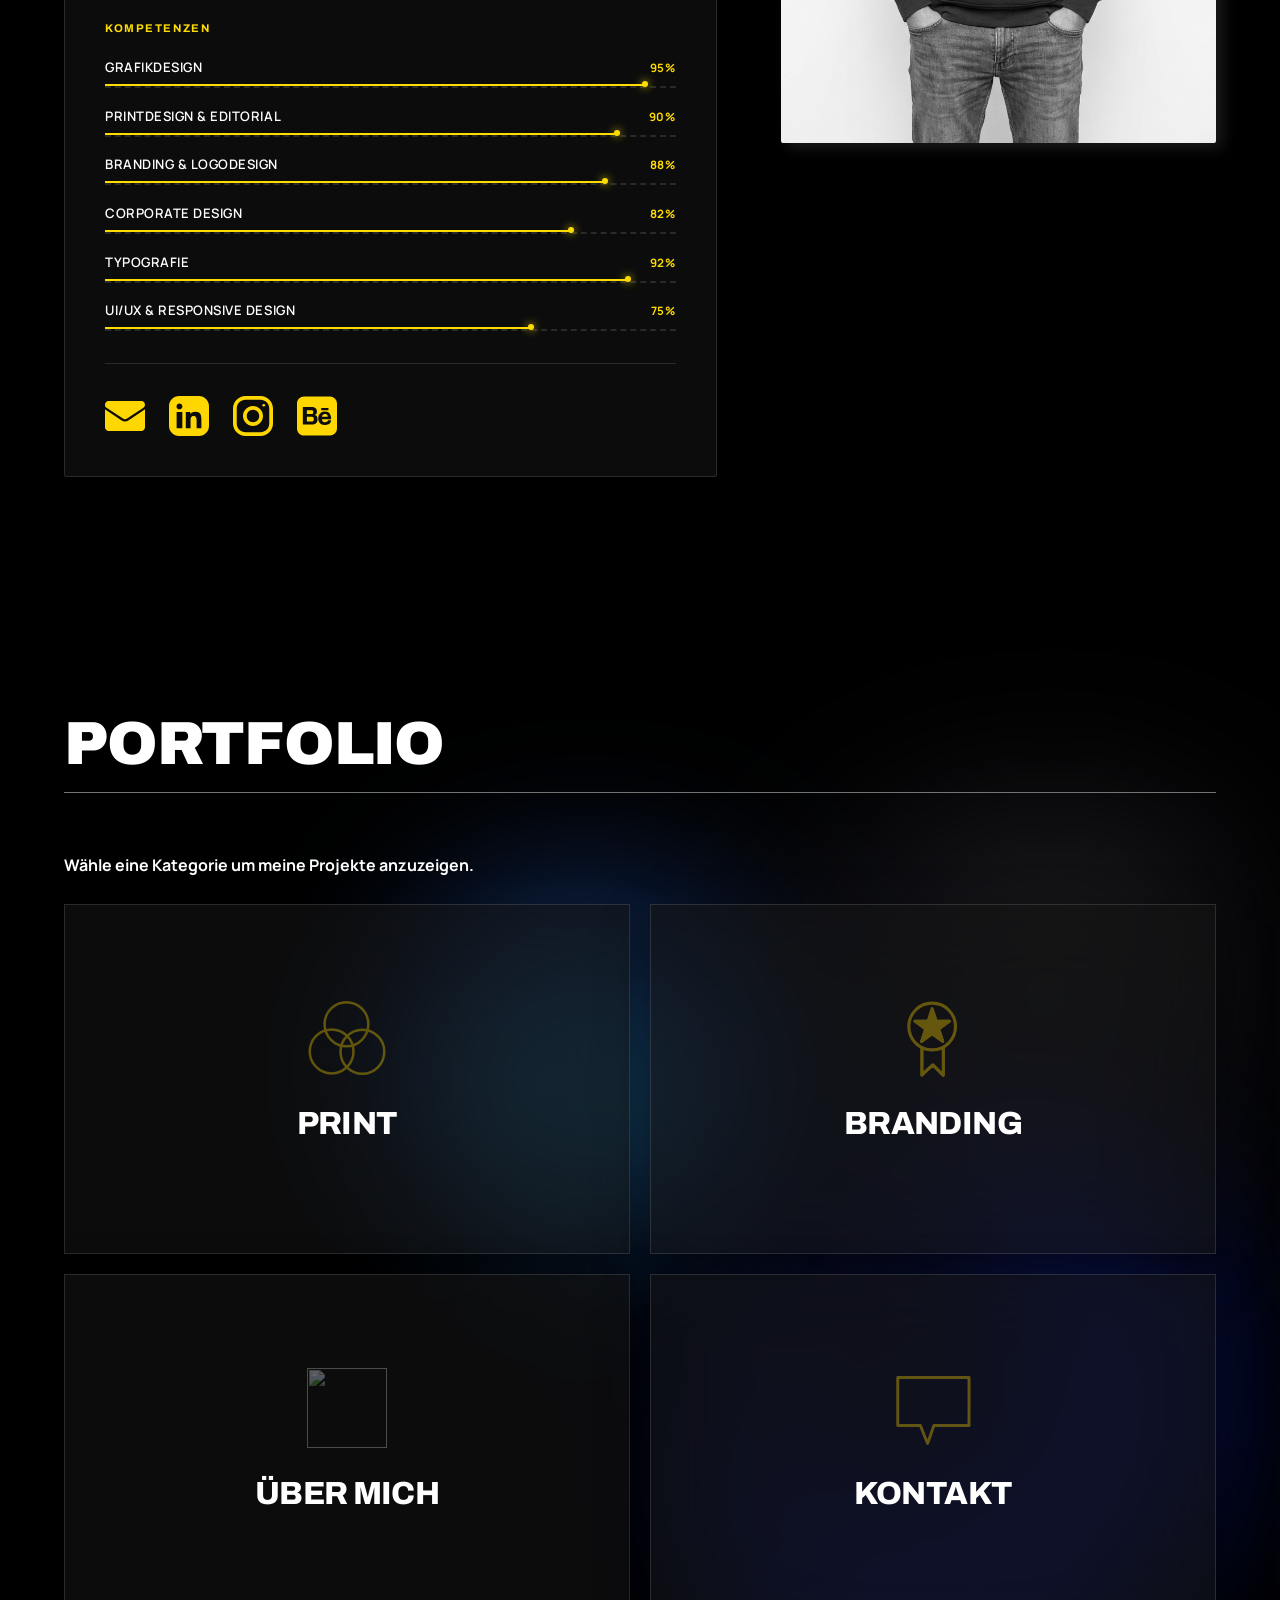
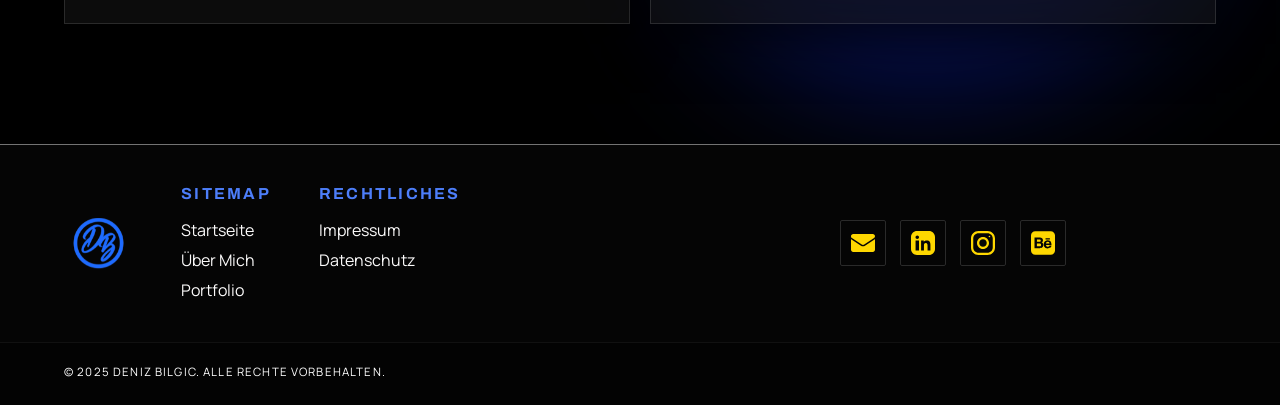
==== commit cf63899c: "icons" ====
--- a/index.html
+++ b/index.html
@@ -214,12 +214,8 @@
 
                 <a href="print.html" class="glass-card portfolio-card reveal hover-target delay-1" aria-label="Portfolio: Print – Plakate, Poster und Logo">
                     <figure class="portfolio-icon" aria-hidden="true">
-                        <svg xmlns="http://www.w3.org/2000/svg" width="80" height="80" viewBox="0 0 24 24" fill="none" stroke="currentColor" stroke-width="1.2" stroke-linecap="round" stroke-linejoin="round" class="portfolio-icon-svg portfolio-icon-svg--print" focusable="false">
-                            <rect x="4" y="2" width="16" height="14" rx="1"/>
-                            <polyline points="4 9 2 9 2 20 22 20 22 9 20 9"/>
-                            <rect x="7" y="14" width="10" height="8"/>
-                            <circle cx="17.5" cy="11.5" r="1" fill="currentColor" stroke="none"/>
-                        </svg>
+                        <img src="assets/icons/Icons Blau/print_blau.svg" alt="" class="portfolio-icon-svg portfolio-icon-svg--light" width="80" height="80" loading="lazy">
+                        <img src="/assets/icons/Icons Gelb/print_gelb.svg" alt="" class="portfolio-icon-svg portfolio-icon-svg--dark" width="80" height="80" loading="lazy">
                     </figure>
                     <div class="portfolio-card-content">
                         <h3 class="portfolio-title">Print</h3>
@@ -229,14 +225,8 @@
 
                 <a href="brand.html" class="glass-card portfolio-card reveal hover-target delay-2" aria-label="Portfolio: Branding – Brand identity und Rebranding">
                     <figure class="portfolio-icon" aria-hidden="true">
-                        <svg xmlns="http://www.w3.org/2000/svg" width="80" height="80" viewBox="0 0 24 24" fill="none" stroke="currentColor" stroke-width="1.2" stroke-linecap="round" stroke-linejoin="round" class="portfolio-icon-svg portfolio-icon-svg--branding" focusable="false">
-                            <circle cx="12" cy="12" r="10"/>
-                            <circle cx="12" cy="12" r="4"/>
-                            <line x1="12" y1="2" x2="12" y2="8"/>
-                            <line x1="12" y1="16" x2="12" y2="22"/>
-                            <line x1="2" y1="12" x2="8" y2="12"/>
-                            <line x1="16" y1="12" x2="22" y2="12"/>
-                        </svg>
+                        <img src="/assets/icons/Icons Blau/branding_blau.svg" alt="" class="portfolio-icon-svg portfolio-icon-svg--light" width="80" height="80" loading="lazy">
+                        <img src="/assets/icons/Icons Gelb/branding_gelb.svg" alt="" class="portfolio-icon-svg portfolio-icon-svg--dark" width="80" height="80" loading="lazy">
                     </figure>
                     <div class="portfolio-card-content">
                         <h3 class="portfolio-title">Branding</h3>
@@ -246,13 +236,8 @@
 
                 <a href="about.html" class="glass-card portfolio-card reveal hover-target delay-3" aria-label="Werdegang und skills von Deniz Bilgic">
                     <figure class="portfolio-icon" aria-hidden="true">
-                        <svg xmlns="http://www.w3.org/2000/svg" width="80" height="80" viewBox="0 0 24 24" fill="none" stroke="currentColor" stroke-width="1.2" stroke-linecap="round" stroke-linejoin="round" class="portfolio-icon-svg portfolio-icon-svg--corporate" focusable="false">
-                            <rect x="2" y="3" width="20" height="14" rx="2"/>
-                            <line x1="8" y1="21" x2="16" y2="21"/>
-                            <line x1="12" y1="17" x2="12" y2="21"/>
-                            <line x1="6" y1="8" x2="10" y2="8"/>
-                            <line x1="6" y1="11" x2="14" y2="11"/>
-                        </svg>
+                        <img src="/assets/icons/Icons Blau/über_mich_blau.svg" alt="" class="portfolio-icon-svg portfolio-icon-svg--light" width="80" height="80" loading="lazy">
+                        <img src="/assets/icons/Icons Gelb/über_mich_gelb.svg" alt="" class="portfolio-icon-svg portfolio-icon-svg--dark" width="80" height="80" loading="lazy">
                     </figure>
                     <div class="portfolio-card-content">
                         <h3 class="portfolio-title">Über mich</h3>
@@ -262,12 +247,8 @@
 
                 <a href="contact.html" class="glass-card portfolio-card reveal hover-target delay-4" aria-label="Portfolio: Illustrationen – Digital Art und Vektor Design">
                     <figure class="portfolio-icon" aria-hidden="true">
-                        <svg xmlns="http://www.w3.org/2000/svg" width="80" height="80" viewBox="0 0 24 24" fill="none" stroke="currentColor" stroke-width="1.2" stroke-linecap="round" stroke-linejoin="round" class="portfolio-icon-svg portfolio-icon-svg--illustration" focusable="false">
-                            <path d="M12 19l7-7 3 3-7 7-3-3z"/>
-                            <path d="M18 13l-1.5-7.5L2 2l3.5 14.5L13 18l5-5z"/>
-                            <path d="M2 2l7.586 7.586"/>
-                            <circle cx="11" cy="11" r="2"/>
-                        </svg>
+                        <img src="/assets/icons/Icons Blau/kontakt_blau.svg" alt="" class="portfolio-icon-svg portfolio-icon-svg--light" width="80" height="80" loading="lazy">
+                        <img src="/assets/icons/Icons Gelb/kontakt_gelb.svg" alt="" class="portfolio-icon-svg portfolio-icon-svg--dark" width="80" height="80" loading="lazy">
                     </figure>
                     <div class="portfolio-card-content">
                         <h3 class="portfolio-title">Kontakt</h3>
--- a/css/shared.css
+++ b/css/shared.css
@@ -249,7 +249,7 @@
 }
 
 .logo-img {
-    height: 98px;
+    height: 8px;
     width: auto;
     object-fit: contain;
     display: block;
--- a/css/style.css
+++ b/css/style.css
@@ -636,6 +636,18 @@
     height: 80px;
     display: block;
     flex-shrink: 0;
+}
+
+.portfolio-icon-svg--dark {
+    display: none;
+}
+
+[data-theme="dark"] .portfolio-icon-svg--light {
+    display: none;
+}
+
+[data-theme="dark"] .portfolio-icon-svg--dark {
+    display: block;
 }
 
 .portfolio-card:hover .portfolio-icon {
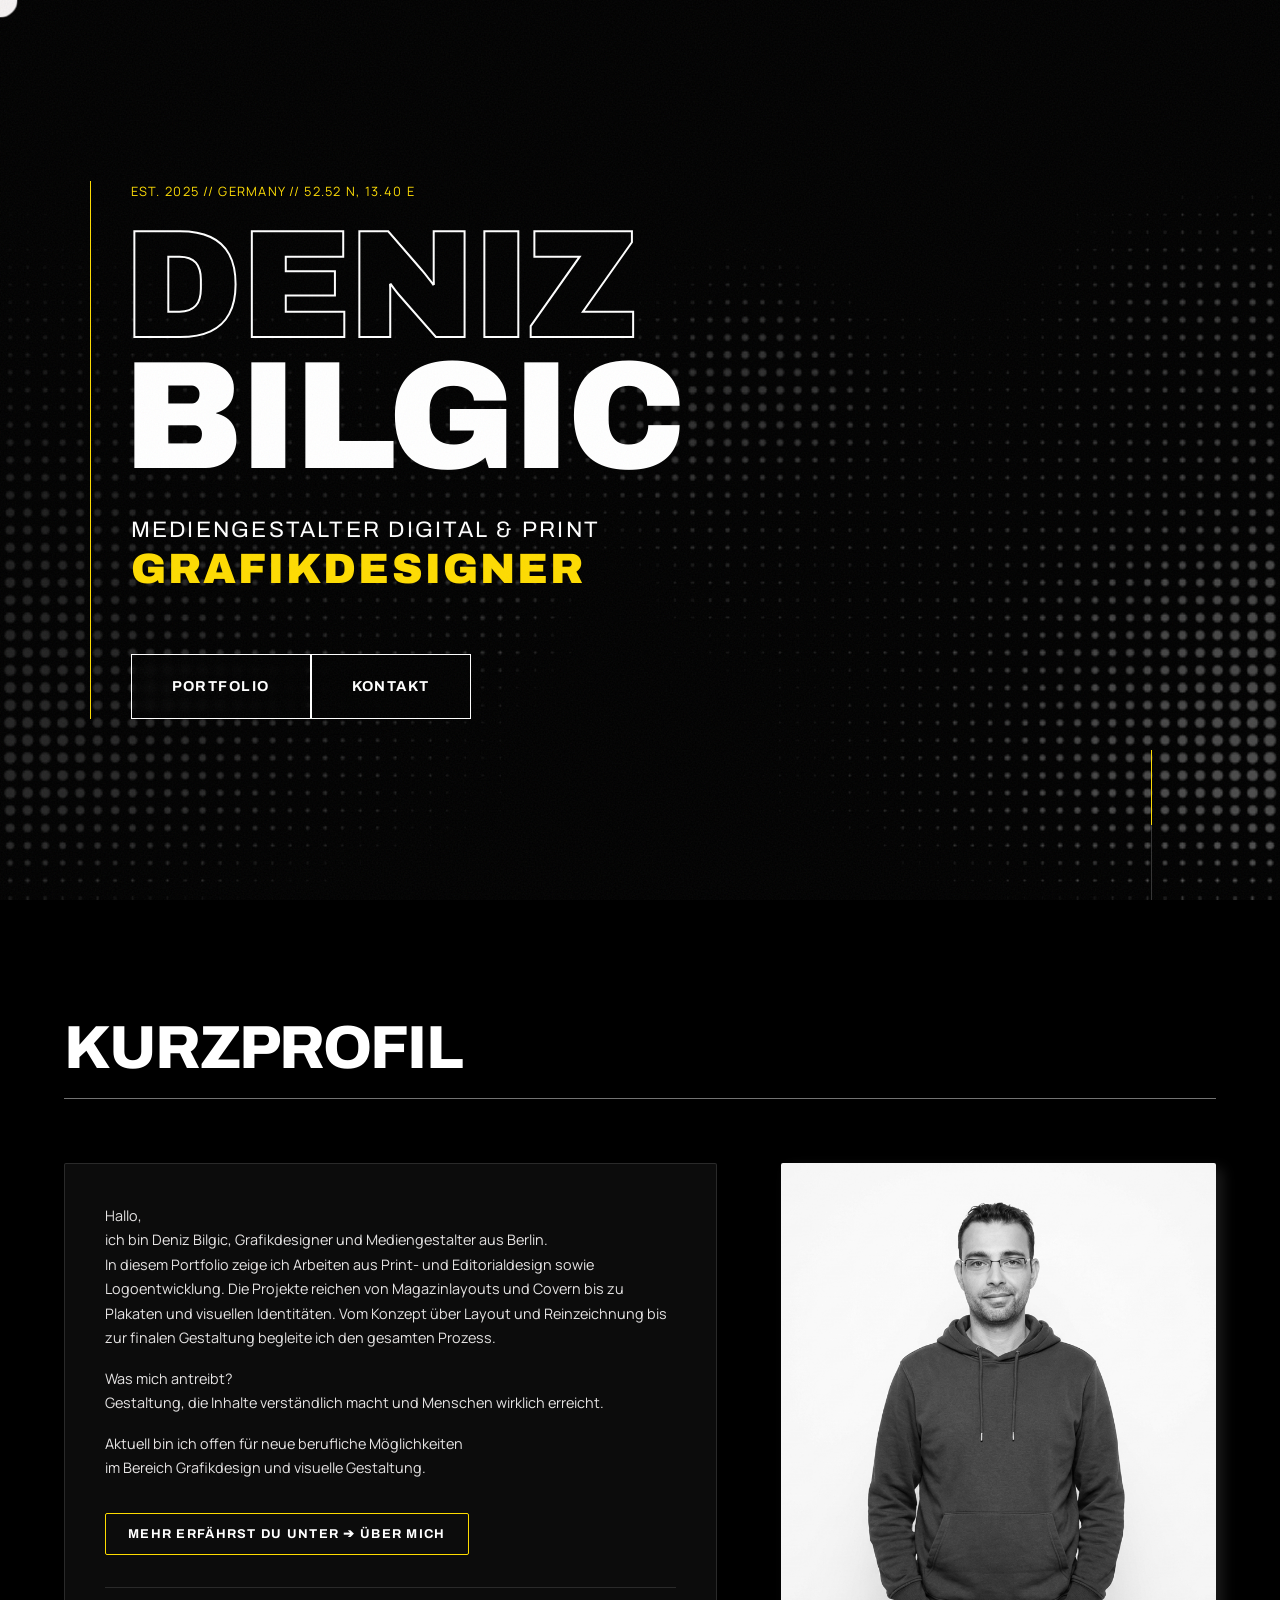
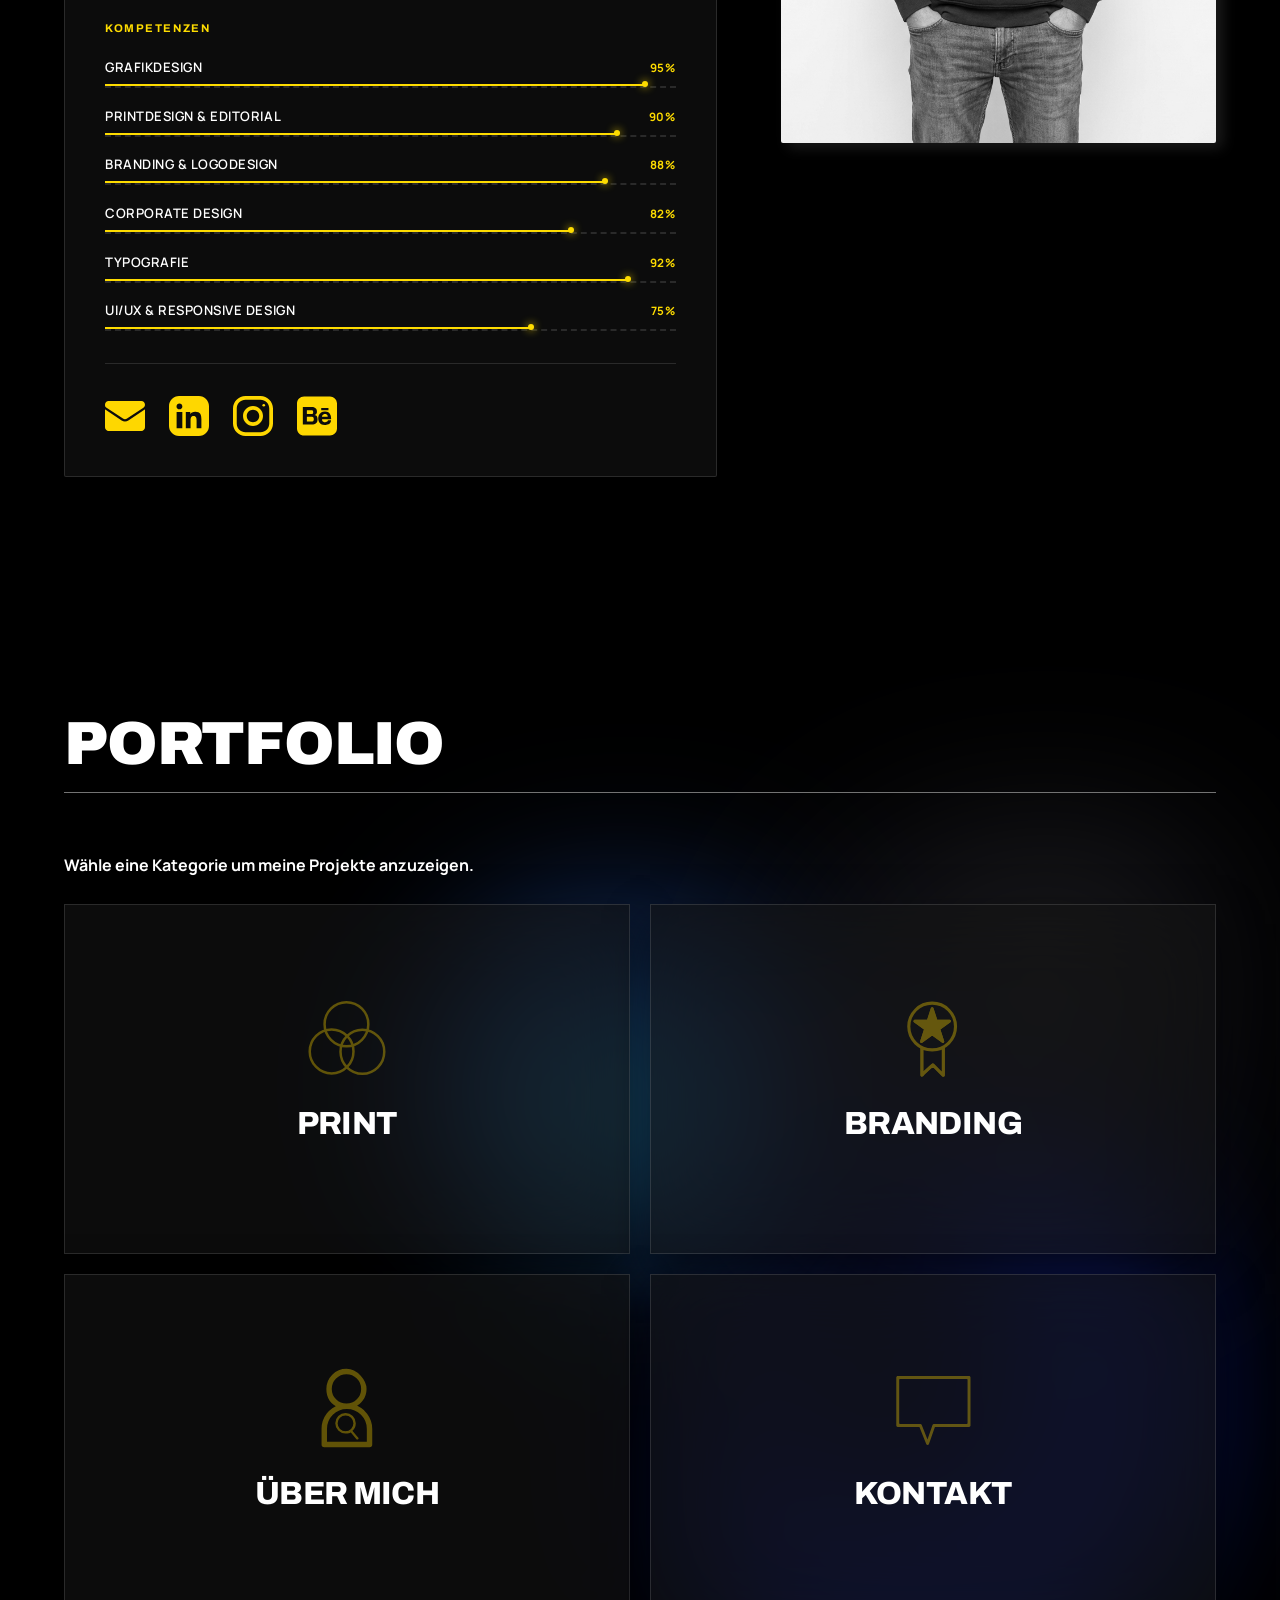
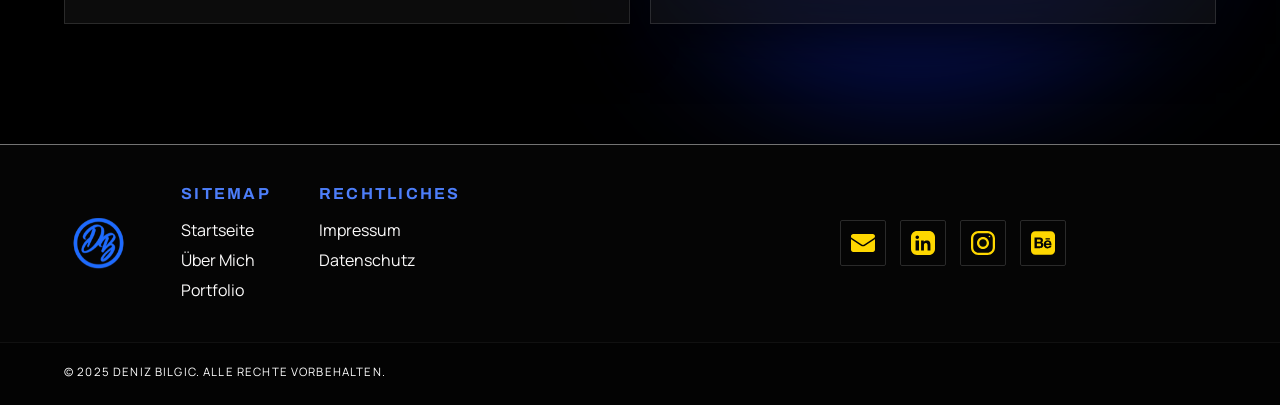
==== commit 44ff0c30: "about me" ====
--- a/index.html
+++ b/index.html
@@ -236,8 +236,8 @@
 
                 <a href="about.html" class="glass-card portfolio-card reveal hover-target delay-3" aria-label="Werdegang und skills von Deniz Bilgic">
                     <figure class="portfolio-icon" aria-hidden="true">
-                        <img src="/assets/icons/Icons Blau/über_mich_blau.svg" alt="" class="portfolio-icon-svg portfolio-icon-svg--light" width="80" height="80" loading="lazy">
-                        <img src="/assets/icons/Icons Gelb/über_mich_gelb.svg" alt="" class="portfolio-icon-svg portfolio-icon-svg--dark" width="80" height="80" loading="lazy">
+                        <img src="/assets/icons/Icons Blau/aboutme.svg" alt="" class="portfolio-icon-svg portfolio-icon-svg--light" width="80" height="80" loading="lazy">
+                        <img src="/assets/icons/Icons Gelb/aboutme.svg" alt="" class="portfolio-icon-svg portfolio-icon-svg--dark" width="80" height="80" loading="lazy">
                     </figure>
                     <div class="portfolio-card-content">
                         <h3 class="portfolio-title">Über mich</h3>
--- a/css/shared.css
+++ b/css/shared.css
@@ -385,6 +385,24 @@
     flex-shrink: 0;
 }
 
+.sub-nav-icon {
+    width: 24px;
+    height: 24px;
+    flex-shrink: 0;
+}
+
+.sub-nav-icon--dark {
+    display: none;
+}
+
+[data-theme="dark"] .sub-nav-icon--light {
+    display: none;
+}
+
+[data-theme="dark"] .sub-nav-icon--dark {
+    display: block;
+}
+
 
 
 /* Glass Card */
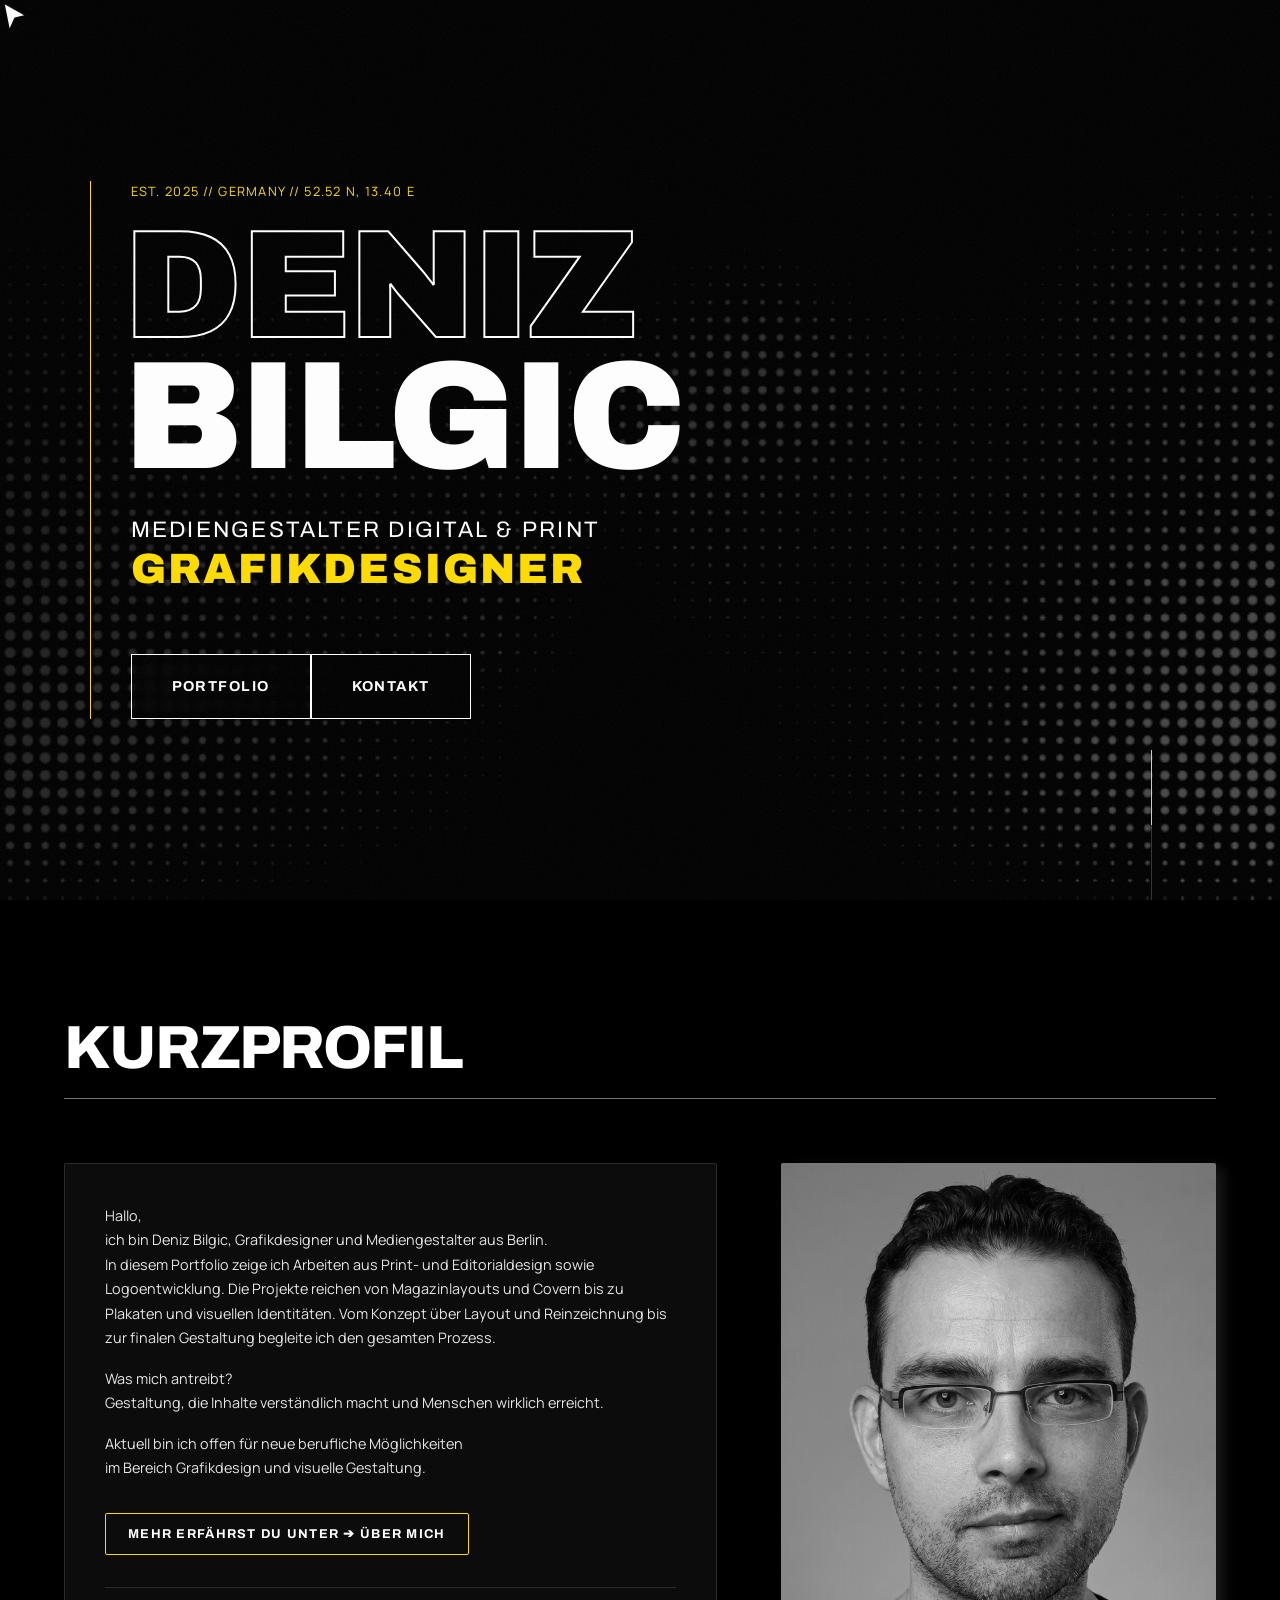
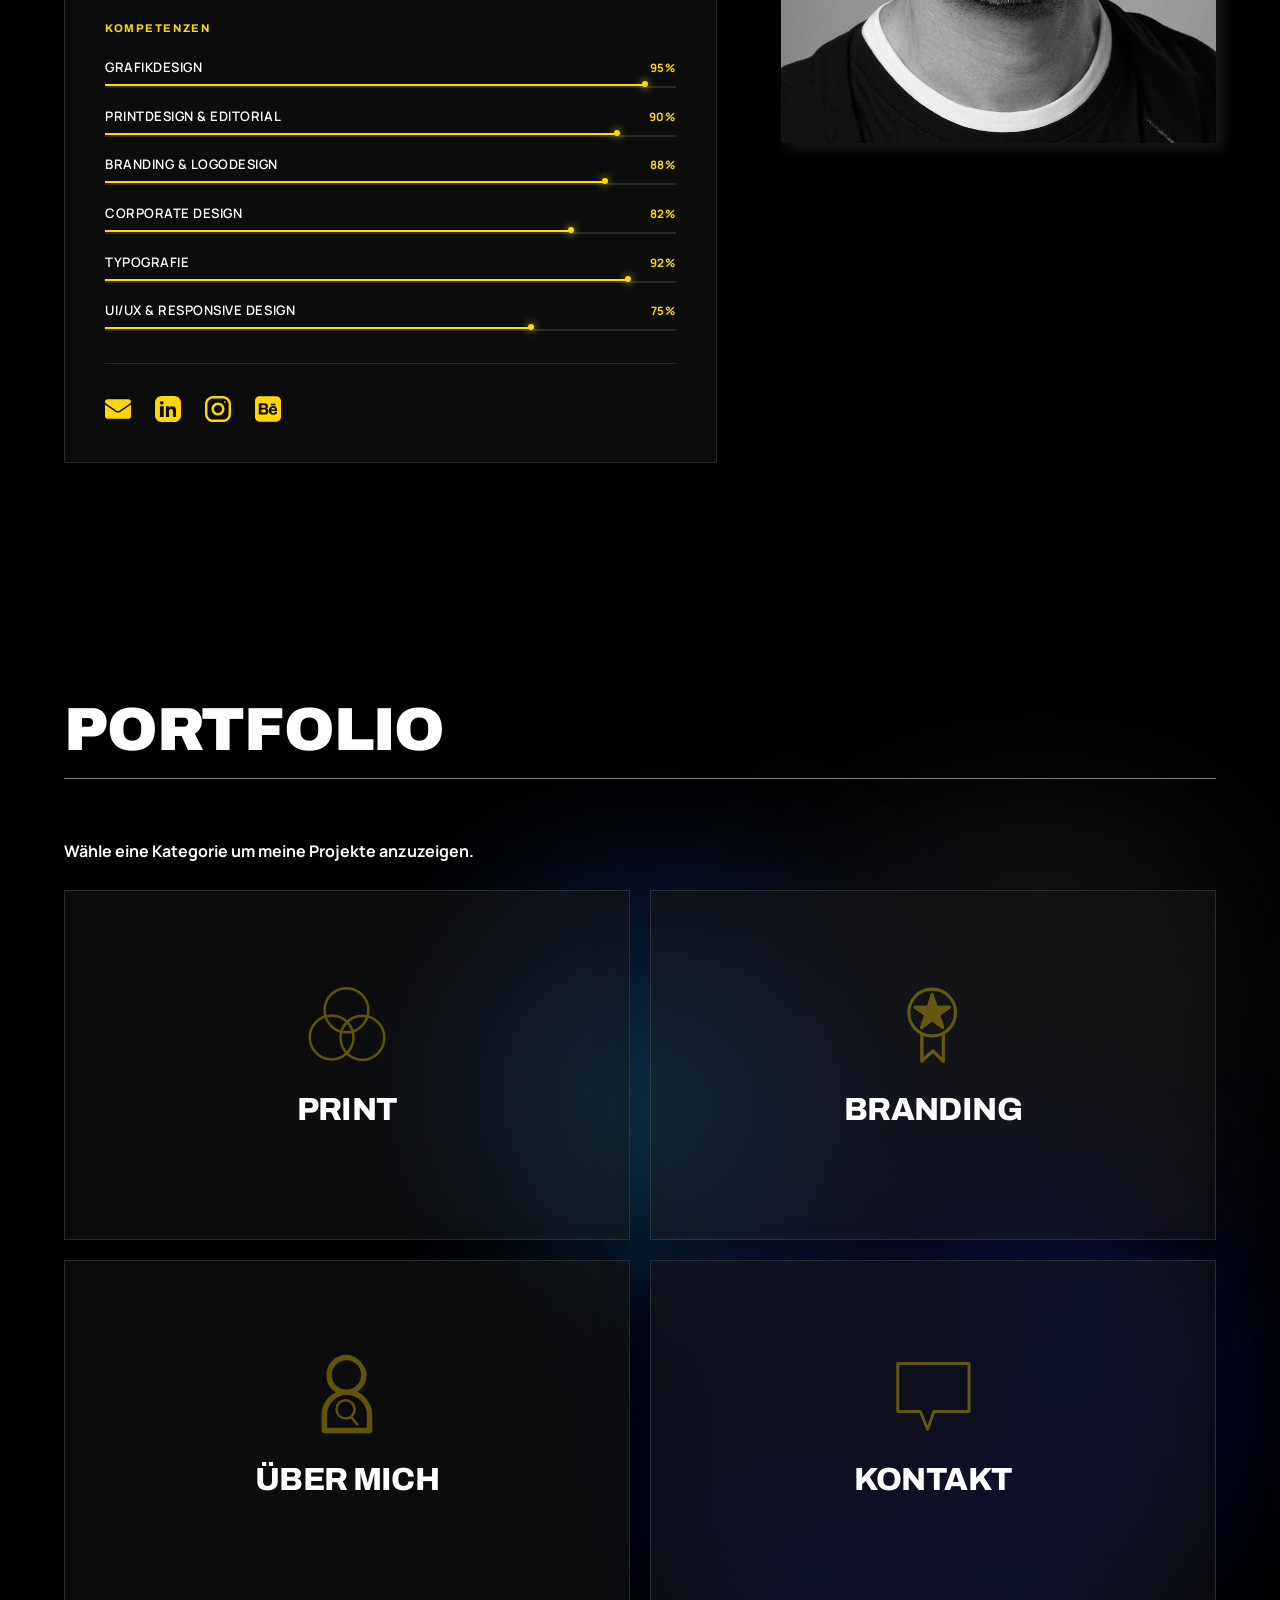
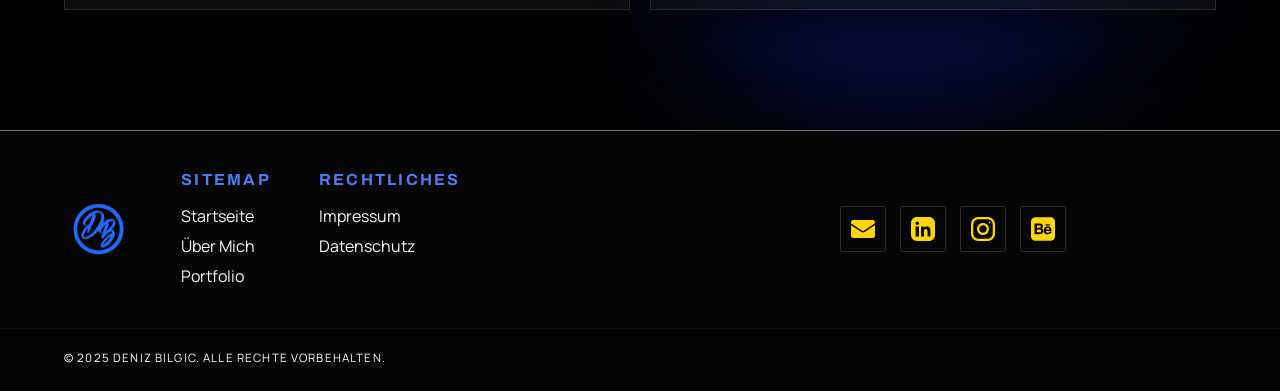
==== commit 7885e8f3: "pics" ====
--- a/index.html
+++ b/index.html
@@ -188,7 +188,7 @@
                 </div>
 
                 <figure class="about-img reveal delay-1">
-                    <img src="/assets/images/deniz-casual.png" alt="Deniz Bilgic Portrait" loading="lazy">
+                    <img src="/assets/images/deniz.webp" alt="Deniz Bilgic Portrait" loading="lazy">
                 </figure>
 
             </div>
--- a/css/shared.css
+++ b/css/shared.css
@@ -1,4 +1,3 @@
-/* Fonts */
 /* Fonts */
 @font-face {
     font-family: 'Archivo Black';
@@ -18,14 +17,6 @@
 
 @font-face {
     font-family: 'Manrope';
-    src: url('/fonts/manrope-v20-latin-500.woff2') format('woff2');
-    font-weight: 500;
-    font-style: normal;
-    font-display: swap;
-}
-
-@font-face {
-    font-family: 'Manrope';
     src: url('/fonts/manrope-v20-latin-600.woff2') format('woff2');
     font-weight: 600;
     font-style: normal;
@@ -40,37 +31,37 @@
     font-display: swap;
 }
 
-/* archivo-regular - latin */
-@font-face {
-  font-display: swap; /* Check https://developer.mozilla.org/en-US/docs/Web/CSS/@font-face/font-display for other options. */
-  font-family: 'Archivo';
-  font-style: normal;
-  font-weight: 400;
-  src: url('/fonts/archivo-v25-latin-regular.woff2') format('woff2'); /* Chrome 36+, Opera 23+, Firefox 39+, Safari 12+, iOS 10+ */
-}
-/* archivo-700 - latin */
-@font-face {
-  font-display: swap; /* Check https://developer.mozilla.org/en-US/docs/Web/CSS/@font-face/font-display for other options. */
-  font-family: 'Archivo';
-  font-style: normal;
-  font-weight: 700;
-  src: url('/fonts/archivo-v25-latin-700.woff2') format('woff2'); /* Chrome 36+, Opera 23+, Firefox 39+, Safari 12+, iOS 10+ */
-}
-/* archivo-800 - latin */
-@font-face {
-  font-display: swap; /* Check https://developer.mozilla.org/en-US/docs/Web/CSS/@font-face/font-display for other options. */
-  font-family: 'Archivo';
-  font-style: normal;
-  font-weight: 800;
-  src: url('/fonts/archivo-v25-latin-800.woff2') format('woff2'); /* Chrome 36+, Opera 23+, Firefox 39+, Safari 12+, iOS 10+ */
-}
-/* archivo-900 - latin */
-@font-face {
-  font-display: swap; /* Check https://developer.mozilla.org/en-US/docs/Web/CSS/@font-face/font-display for other options. */
-  font-family: 'Archivo';
-  font-style: normal;
-  font-weight: 900;
-  src: url('/fonts/archivo-v25-latin-900.woff2') format('woff2'); /* Chrome 36+, Opera 23+, Firefox 39+, Safari 12+, iOS 10+ */
+/* Archivo */
+@font-face {
+    font-family: 'Archivo';
+    font-style: normal;
+    font-weight: 400;
+    font-display: swap;
+    src: url('/fonts/archivo-v25-latin-regular.woff2') format('woff2');
+}
+
+@font-face {
+    font-family: 'Archivo';
+    font-style: normal;
+    font-weight: 700;
+    font-display: swap;
+    src: url('/fonts/archivo-v25-latin-700.woff2') format('woff2');
+}
+
+@font-face {
+    font-family: 'Archivo';
+    font-style: normal;
+    font-weight: 800;
+    font-display: swap;
+    src: url('/fonts/archivo-v25-latin-800.woff2') format('woff2');
+}
+
+@font-face {
+    font-family: 'Archivo';
+    font-style: normal;
+    font-weight: 900;
+    font-display: swap;
+    src: url('/fonts/archivo-v25-latin-900.woff2') format('woff2');
 }
 
 
@@ -97,7 +88,7 @@
     --glass-border:   rgba(0, 0, 0, 0.08);
     --glass-blur:     40px;
     --nav-bg:         rgba(255, 255, 255, 0.9);
-    --cursor-color:   #1e6bff;
+    --cursor-color:   #232323;
     --card-shadow:    0 8px 32px rgba(31, 38, 135, 0.1);
     --radius:         2px;
 }
@@ -123,7 +114,7 @@
     --glass-bg:       rgba(20, 20, 20, 0.6);
     --glass-border:   rgba(255, 255, 255, 0.12);
     --nav-bg:         rgba(10, 10, 10, 0.9);
-    --cursor-color:   #fedc00;
+    --cursor-color:   #fafaf8;
     --card-shadow:    0 20px 40px rgba(0, 0, 0, 0.6);
 }
 
@@ -149,9 +140,7 @@
     color: #ffffff;
 }
 
-.cta-container {
-    cursor: url('/assets/images/icons/cursor.png'), pointer;
-}
+
 
 body {
     background-color: var(--bg-color);
@@ -190,23 +179,37 @@
 
 /* Custom Cursor */
 .cursor {
-    width: 35px;
-    height: 35px;
-    background-color: rgb(247, 244, 244);
+    width: 30px;
+    height: 34px;
     position: fixed;
     pointer-events: none;
     z-index: 9999;
+    transform: translate(0, 0);
+    transition: transform 0.15s ease, filter 0.3s ease;
+    mix-blend-mode: normal;
+}
+
+.cursor svg {
+    width: 100%;
+    height: 100%;
+    transition: transform 0.25s ease, filter 0.25s ease;
+    
+}
+
+.cursor.hovered svg {
+    transform: scale(1.35);
+    
+}
+
+.cursor-trail {
+    position: fixed;
+    pointer-events: none;
+    z-index: 9998;
+    border-radius: 50%;
     transform: translate(-50%, -50%);
-    transition: width 0.3s, height 0.3s, background-color 0.3s;
-    mix-blend-mode: difference;
-    border-radius: 50%;
-}
-
-.cursor.hovered {
-    width: 70px;
-    height: 70px;
-    background-color: transparent;
-    border: 3px solid var(--cursor-color);
+    background-color: var(--cursor-color);
+    opacity: 0;
+    transition: opacity 0.4s ease;
 }
 
 /* Noise Texture Overlay */
@@ -249,10 +252,10 @@
 }
 
 .logo-img {
-    height: 8px;
-    width: auto;
-    object-fit: contain;
-    display: block;
+   height: 88px;
+width: auto;
+object-fit: contain;
+display: block;
 }
 
 .logo-img--default {
@@ -655,7 +658,8 @@
 
     .nav-links.active { transform: translateX(0); }
 
-    .cursor { display: none; }
+    .cursor,
+    .cursor-trail { display: none; }
     * { cursor: auto; }
 
     .back-to-top { width: 46px; height: 46px; bottom: 80px; right: 20px; }
--- a/css/style.css
+++ b/css/style.css
@@ -348,7 +348,7 @@
     width: 100%;
     height: 4px;
     background: transparent;
-    border-bottom: 2px dashed var(--glass-border);
+    border-bottom: 2px solid var(--glass-border);
     position: relative;
     overflow: visible;
 }
@@ -360,7 +360,7 @@
     height: 100%;
     width: 0%;
     background: var(--accent-color);
-    border-bottom: 2px dashed var(--accent-color);
+    border-bottom: 2px solid var(--accent-color);
     transition: width 1.2s cubic-bezier(0.4, 0, 0.2, 1);
 }
 
@@ -399,8 +399,8 @@
 
 .social-icon-img {
     display: block;
-    width: 40px;
-    height: 40px;
+    width: 26px;
+    height: 26px;
     flex-shrink: 0;
     transition: transform 0.3s, opacity 0.3s;
 }
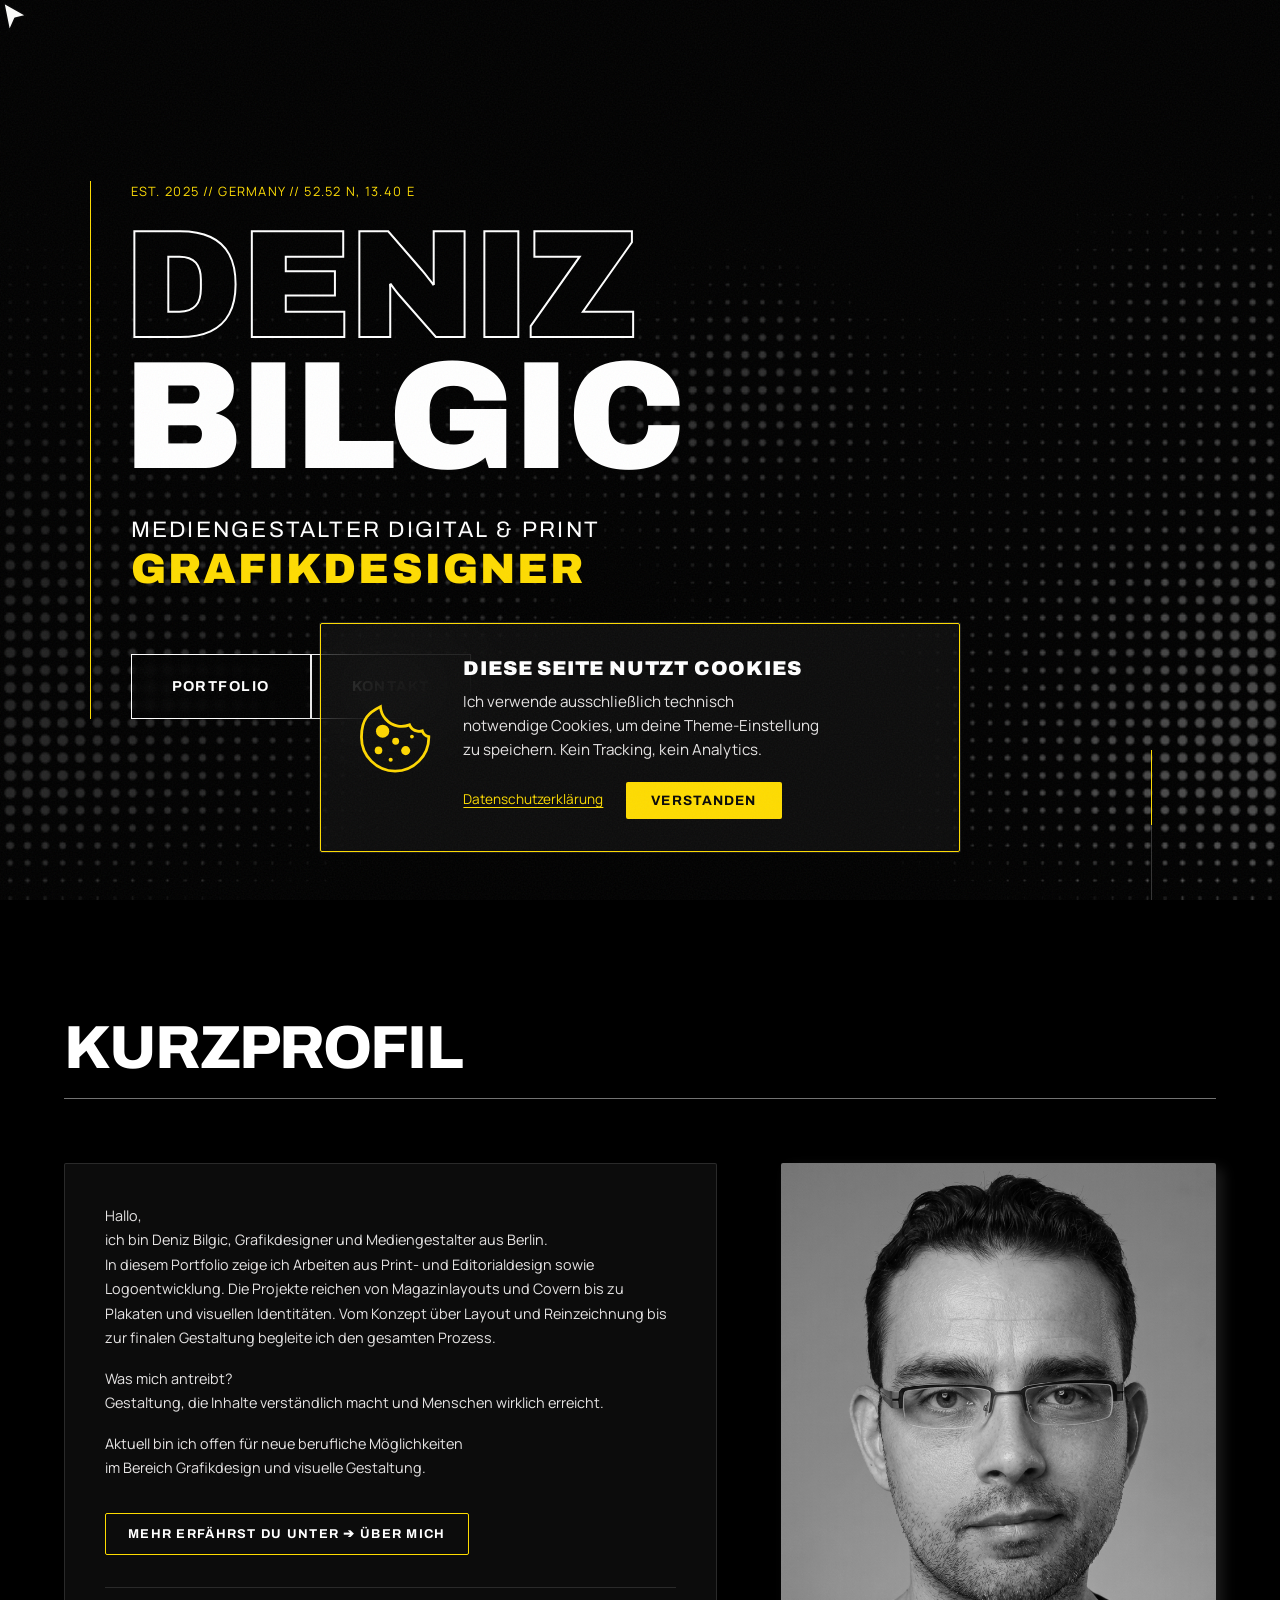
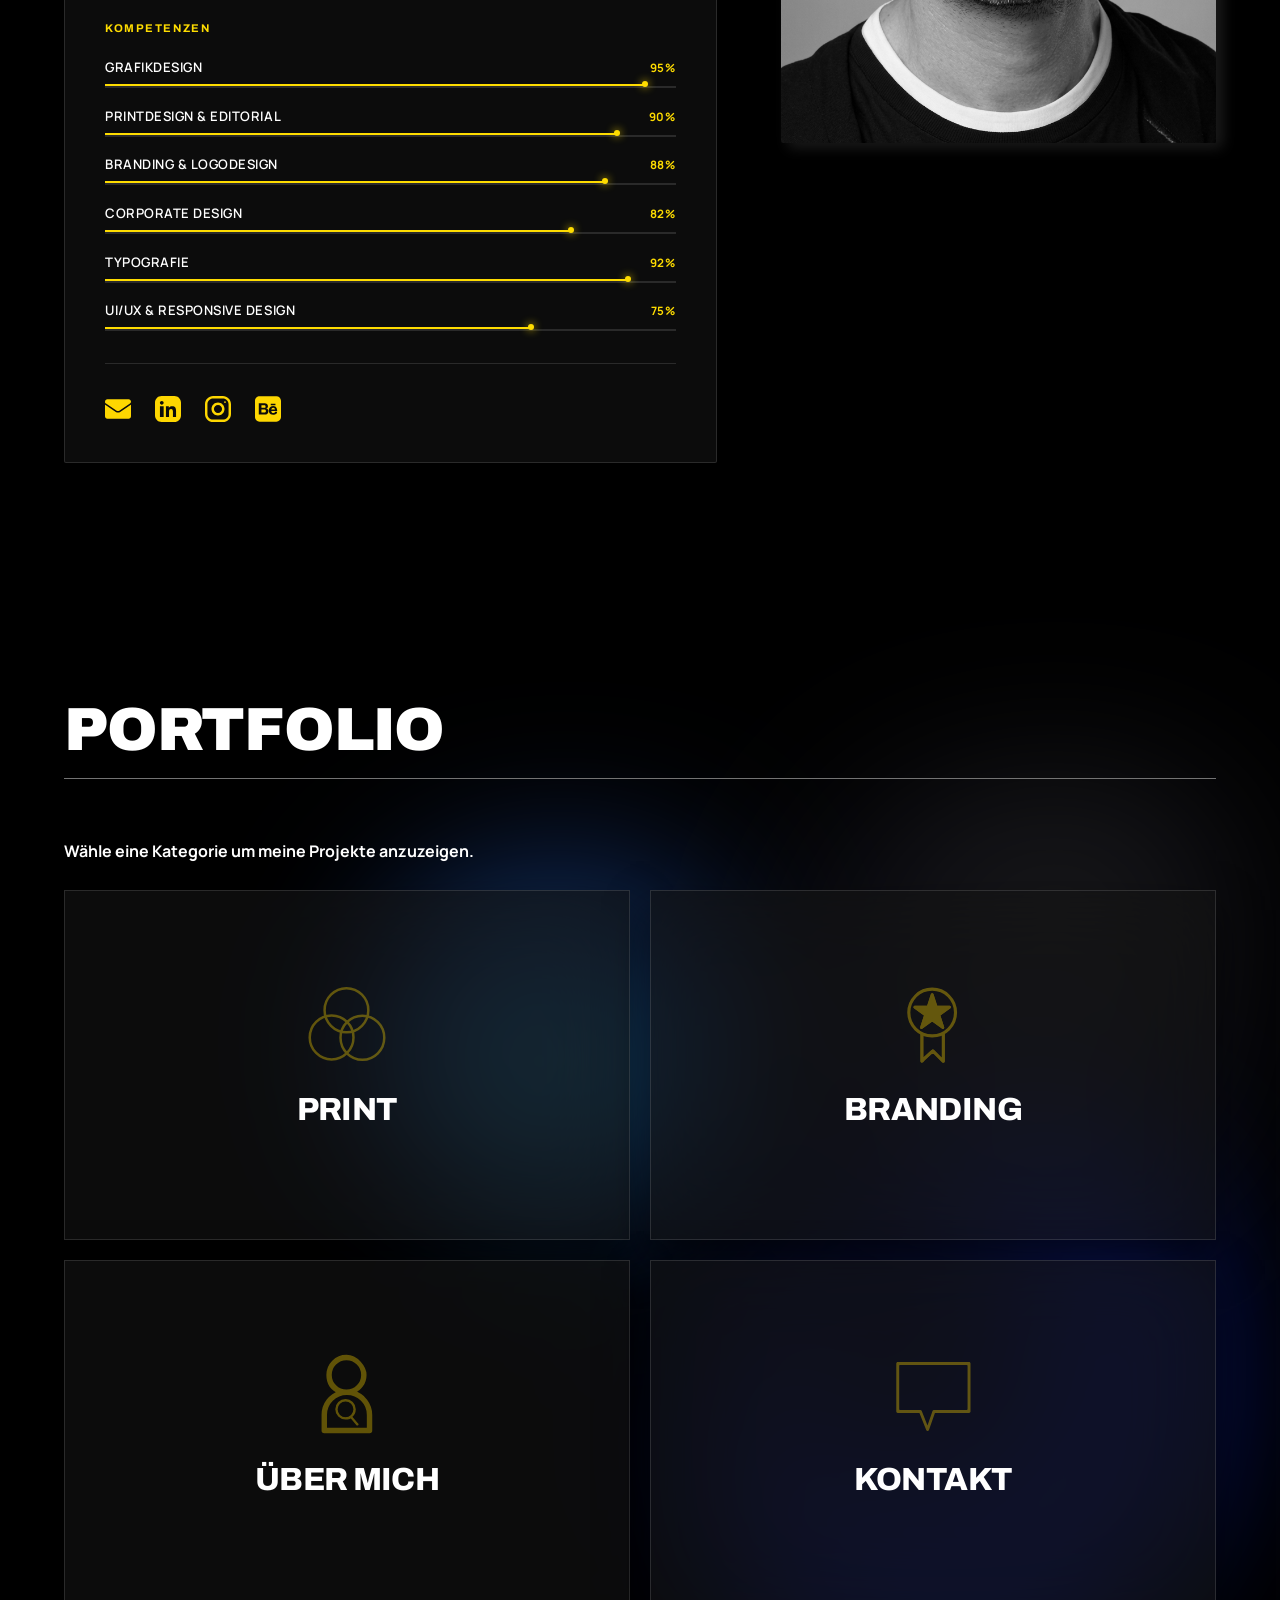
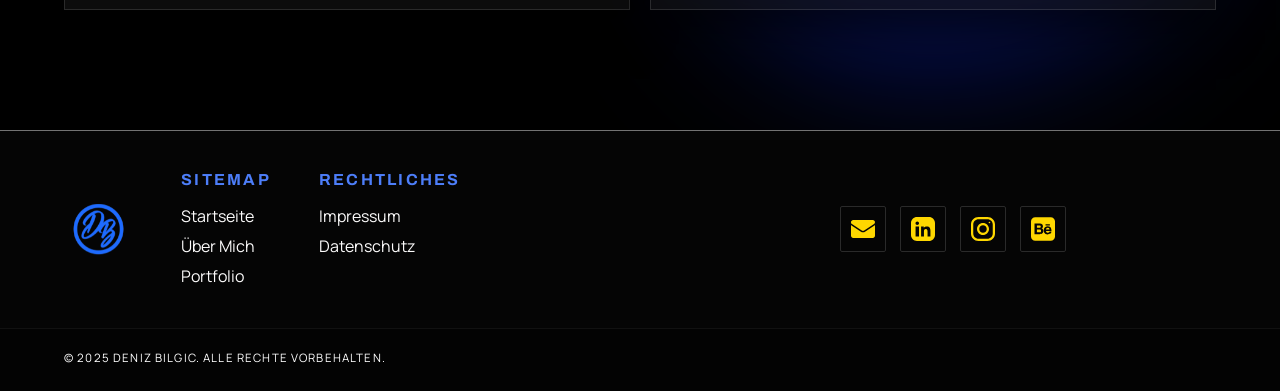
==== commit d732e458: "cookies" ====
--- a/index.html
+++ b/index.html
@@ -311,6 +311,22 @@
 
     </footer>
 
+    <!-- Cookie Banner -->
+    <aside id="cookie-banner" class="cookie-banner" role="dialog" aria-modal="true" aria-labelledby="cookie-title" aria-describedby="cookie-desc" aria-live="polite" hidden>
+        <figure class="cookie-icon" aria-hidden="true">
+            <img src="/assets/icons/cookies_02_blau.svg" alt="" class="cookie-icon-img cookie-icon-img--light" width="52" height="52" loading="lazy">
+            <img src="/assets/icons/cookies_02_gelb.svg" alt="" class="cookie-icon-img cookie-icon-img--dark" width="52" height="52" loading="lazy" aria-hidden="true">
+        </figure>
+        <div class="cookie-body">
+            <p id="cookie-title" class="cookie-heading">Diese Seite nutzt Cookies</p>
+            <p id="cookie-desc" class="cookie-text">Ich verwende ausschließlich technisch notwendige Cookies, um deine Theme-Einstellung zu speichern. Kein Tracking, kein Analytics.</p>
+            <div class="cookie-actions">
+                <a href="datenschutz.html" class="cookie-link hover-target">Datenschutzerklärung</a>
+                <button id="cookie-accept" class="cookie-btn hover-target" type="button" aria-label="Cookie-Hinweis schließen">Verstanden</button>
+            </div>
+        </div>
+    </aside>
+
     <script src="/js/script.js"></script>
     <script src="/js/shared.js"></script>
 
--- a/css/style.css
+++ b/css/style.css
@@ -667,6 +667,134 @@
 .portfolio-desc {
     color: var(--sub-text);
     font-weight: 400;
+}
+
+/* Cookie Banner */
+.cookie-banner {
+    position: fixed;
+    bottom: clamp(1.5rem, 4vw, 3rem);
+    left: 50%;
+    transform: translateX(-50%) translateY(calc(100% + 4rem));
+    z-index: 8000;
+    max-width: 640px;
+    width: calc(100vw - 3rem);
+    display: flex;
+    align-items: center;
+    gap: 2rem;
+    padding: 2rem 2.4rem;
+    background: var(--glass-bg);
+    backdrop-filter: blur(var(--glass-blur));
+    -webkit-backdrop-filter: blur(var(--glass-blur));
+    border: 1px solid var(--accent-color);
+    box-shadow: 0 24px 60px rgba(0, 0, 0, 0.25), 0 0 0 1px var(--glass-border);
+    border-radius: var(--radius);
+    opacity: 0;
+    transition: transform 0.65s cubic-bezier(0.2, 1, 0.2, 1), opacity 0.5s ease;
+}
+
+.cookie-banner.cookie-visible {
+    transform: translateX(-50%) translateY(0);
+    opacity: 1;
+}
+
+.cookie-banner.cookie-hide {
+    transform: translateX(-50%) translateY(calc(100% + 4rem));
+    opacity: 0;
+}
+
+.cookie-icon {
+    flex-shrink: 0;
+    margin: 0;
+    animation: cookieWobble 3s ease-in-out infinite;
+}
+
+.cookie-icon-img {
+    display: block;
+    width: 72px;
+    height: 72px;
+}
+
+.cookie-icon-img--dark {
+    display: none;
+}
+
+[data-theme="dark"] .cookie-icon-img--light {
+    display: none;
+}
+
+[data-theme="dark"] .cookie-icon-img--dark {
+    display: block;
+}
+
+.cookie-body {
+    display: flex;
+    flex-direction: column;
+    gap: 0.6rem;
+    flex: 1;
+}
+
+.cookie-heading {
+    font-family: 'Archivo', sans-serif;
+    font-weight: 900;
+    font-size: clamp(1rem, 2vw, 1.25rem);
+    text-transform: uppercase;
+    letter-spacing: 0.04em;
+    color: var(--text-color);
+    line-height: 1.2;
+}
+
+.cookie-text {
+    font-size: clamp(0.82rem, 1.3vw, 0.95rem);
+    color: var(--sub-text);
+    line-height: 1.6;
+    text-wrap: balance;
+}
+
+.cookie-actions {
+    display: flex;
+    align-items: center;
+    gap: 1.4rem;
+    margin-top: 0.6rem;
+    flex-wrap: wrap;
+}
+
+.cookie-link {
+    font-size: 0.85rem;
+    color: var(--accent-color);
+    text-decoration: underline;
+    text-underline-offset: 3px;
+    transition: opacity 0.2s ease;
+}
+
+.cookie-link:hover {
+    opacity: 0.7;
+}
+
+.cookie-btn {
+    font-family: 'Archivo', sans-serif;
+    font-weight: 700;
+    font-size: 0.85rem;
+    text-transform: uppercase;
+    letter-spacing: 0.08em;
+    color: var(--bg-color);
+    background: var(--accent-color);
+    border: none;
+    padding: 0.7rem 1.6rem;
+    border-radius: var(--radius);
+    transition: opacity 0.2s ease, transform 0.2s ease;
+}
+
+.cookie-btn:hover {
+    opacity: 0.85;
+    transform: translateY(-1px);
+}
+
+@keyframes cookieWobble {
+    0%, 100% { transform: rotate(0deg); }
+    20%       { transform: rotate(-8deg); }
+    40%       { transform: rotate(6deg); }
+    60%       { transform: rotate(-4deg); }
+    80%       { transform: rotate(3deg); }
 }
 
 /* Responsive */
@@ -693,6 +821,8 @@
     .portfolio-icon     { font-size: 2.2rem; }
     .portfolio-title    { font-size: 1.6rem; }
     .ticker-item        { font-size: 2.5rem; }
+    .cookie-banner      { flex-direction: column; align-items: flex-start; gap: 1rem; padding: 1.6rem; width: calc(100vw - 2rem); bottom: 1rem; }
+    .cookie-icon-img    { width: 56px; height: 56px; }
 }
 
 @media (max-width: 480px) {
@@ -704,4 +834,9 @@
     .about-card p       { font-size: 0.9rem; }
     .about-img          { aspect-ratio: 1 / 1; }
     .skill-name         { font-size: 0.75rem; }
+    .cookie-banner      { padding: 1.4rem; gap: 0.8rem; bottom: 0.75rem; width: calc(100vw - 1.5rem); }
+    .cookie-heading     { font-size: 0.95rem; }
+    .cookie-text        { font-size: 0.8rem; }
+    .cookie-icon-img    { width: 48px; height: 48px; }
+    .cookie-btn         { width: 100%; text-align: center; padding: 0.75rem 1rem; }
 }
